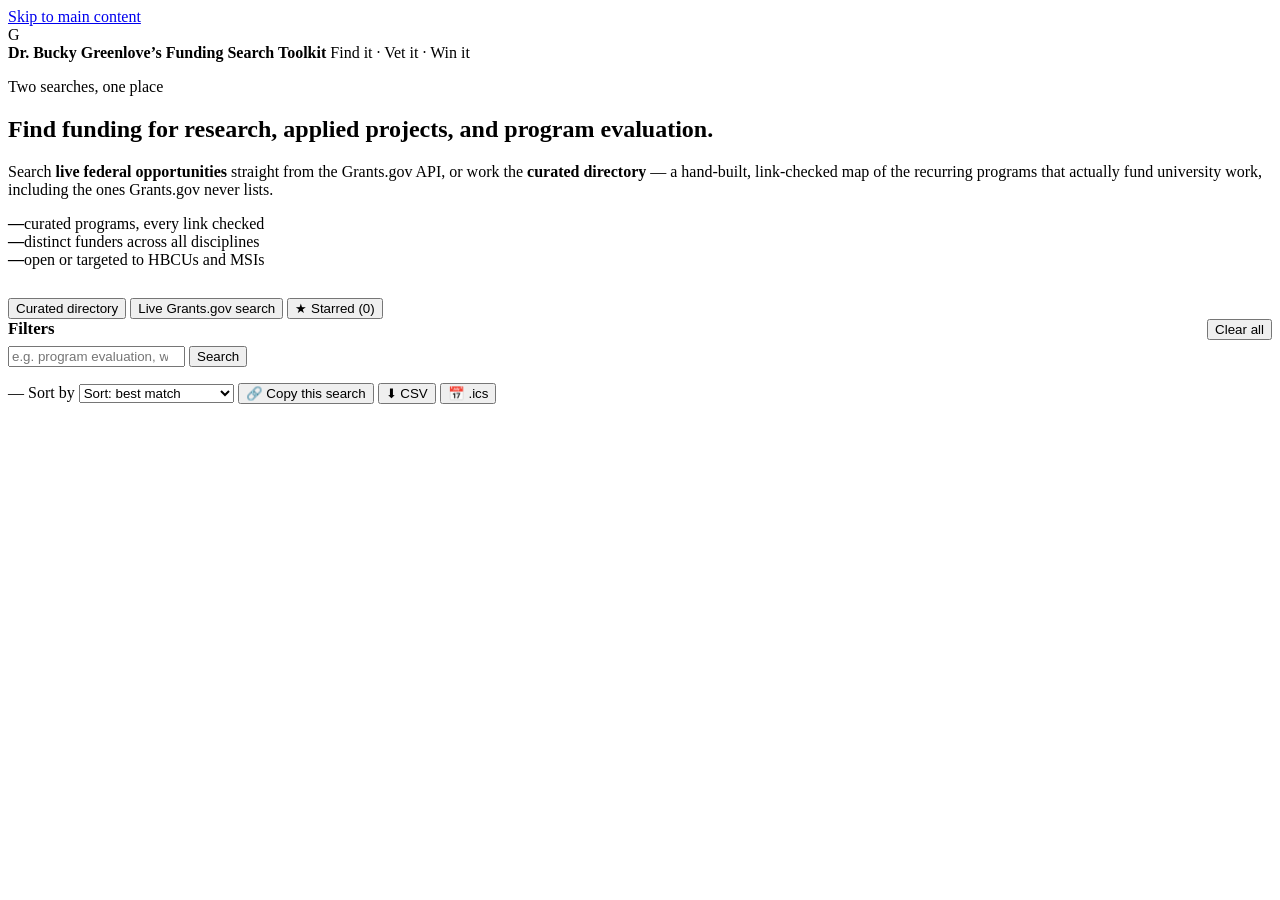
==== index.html @ 8340f930 "Initial commit — pages, config, README" ====
<!DOCTYPE html>
<html lang="en">
<head>
<meta charset="utf-8">
<meta name="viewport" content="width=device-width,initial-scale=1">
<title>Search Funding — Dr. Bucky Greenlove’s Funding Search Toolkit</title>
<meta name="description" content="Search live federal funding opportunities from Grants.gov alongside a curated, link-checked directory of federal, foundation, state, and HBCU-eligible research and program-evaluation funding across every field at a university.">
<link rel="preconnect" href="https://fonts.googleapis.com"><link rel="preconnect" href="https://fonts.gstatic.com" crossorigin>
<link href="https://fonts.googleapis.com/css2?family=Fraunces:opsz,wght@9..144,600;9..144,700&family=Public+Sans:ital,wght@0,400;0,600;0,700;1,400&display=swap" rel="stylesheet">
<link rel="stylesheet" href="assets/style.css?v=f9cb0a4c">
<link rel="icon" href="data:image/svg+xml,<svg xmlns='http://www.w3.org/2000/svg' viewBox='0 0 100 100'><rect width='100' height='100' rx='12' fill='%2314291F'/><text y='72' x='50' font-size='62' text-anchor='middle' fill='%23B34A1E' font-family='Georgia,serif' font-weight='bold'>G</text></svg>">
</head>
<body>
<a class="skip" href="#main">Skip to main content</a>

<header class="site">
  <div class="wrap">
    <div class="brandbar">
      <div class="mark" aria-hidden="true">G</div>
      <div class="brandtxt">
        <strong>Dr. Bucky Greenlove’s Funding Search Toolkit</strong>
        <span>Find it · Vet it · Win it</span>
      </div>
    </div>
  </div>
  <nav class="main" aria-label="Main"><div class="wrap navslot"></div></nav>
</header>

<section class="hero">
  <div class="wrap">
    <p class="kicker">Two searches, one place</p>
    <h1>Find funding for research, applied projects, and program evaluation.</h1>
    <p>Search <strong>live federal opportunities</strong> straight from the Grants.gov API, or work the <strong>curated directory</strong> — a hand-built, link-checked map of the recurring programs that actually fund university work, including the ones Grants.gov never lists.</p>
  </div>
</section>

<main id="main"><div class="wrap">

  <div class="grid g3" style="margin-bottom:1.8rem">
    <div class="stat"><b id="statPrograms">—</b><span>curated programs, every link checked</span></div>
    <div class="stat"><b id="statSponsors">—</b><span>distinct funders across all disciplines</span></div>
    <div class="stat"><b id="statHbcu">—</b><span>open or targeted to HBCUs and MSIs</span></div>
  </div>

  <div id="profileBar"></div>

  <div class="tabs" role="tablist">
    <button role="tab" id="tab-cur" aria-controls="panel-cur" aria-selected="true">Curated directory</button>
    <button role="tab" id="tab-live" aria-controls="panel-live" aria-selected="false">Live Grants.gov search</button>
    <button role="tab" id="tab-star" aria-controls="panel-star" aria-selected="false">★ Starred (<span id="starN">0</span>)</button>
  </div>

  <!-- ============ CURATED ============ -->
  <div id="panel-cur" role="tabpanel" aria-labelledby="tab-cur">
    <div class="cols">
      <aside class="card filters" aria-label="Filters">
        <div style="display:flex;align-items:center;gap:.5rem;margin-bottom:.4rem">
          <h2 style="margin:0;font-size:1.05rem">Filters</h2>
          <button class="btn ghost sm" id="clearF" style="margin-left:auto">Clear all</button>
        </div>
        <div id="facets"></div>
      </aside>

      <div>
        <form class="searchbig" id="curForm" style="margin-bottom:1rem" role="search">
          <input type="search" id="q" placeholder="e.g. program evaluation, water quality, teacher preparation, HBCU capacity…" aria-label="Search curated programs">
          <button class="btn orange" type="submit">Search</button>
        </form>

        <div class="toolbar">
          <span class="count" id="curCount">—</span>
          <label for="sortBy" class="sr">Sort by</label>
          <select id="sortBy" style="width:auto">
            <option value="relevance">Sort: best match</option>
            <option value="deadline">Sort: soonest deadline</option>
            <option value="award">Sort: largest award</option>
            <option value="sponsor">Sort: sponsor A–Z</option>
          </select>
          <span class="spacer"></span>
          <button class="btn ghost sm" id="copyLink">🔗 Copy this search</button>
          <button class="btn ghost sm" id="expCsv">⬇ CSV</button>
          <button class="btn ghost sm" id="expIcs">📅 .ics</button>
        </div>

        <div id="curResults" aria-live="polite"></div>
        <div style="text-align:center;margin-top:1.2rem">
          <button class="btn ghost" id="moreBtn" hidden>Show more</button>
        </div>
      </div>
    </div>
  </div>

  <!-- ============ LIVE ============ -->
  <div id="panel-live" role="tabpanel" aria-labelledby="tab-live" hidden>
    <div class="note"><strong>This queries Grants.gov in real time.</strong> It covers federal discretionary grants only — no foundations, no state programs, no NIH parent announcements that live in the NIH Guide, and no contracts (those are on SAM.gov). Use the curated directory for everything Grants.gov can’t see.</div>

    <form class="card" id="liveForm" style="margin-bottom:1.2rem">
      <div class="searchbig" style="margin-bottom:.9rem">
        <input type="search" id="lq" placeholder="Keywords — try quoted phrases and OR, e.g. &quot;program evaluation&quot; OR &quot;evaluation research&quot;" aria-label="Keyword search of Grants.gov">
        <button class="btn orange" type="submit" id="liveGo">Search Grants.gov</button>
      </div>
      <div class="grid g3" style="gap:.8rem">
        <div><label for="lstat" style="font-size:.82rem;font-weight:700;color:var(--rust)">Status</label>
          <select id="lstat">
            <option value="forecasted|posted">Open + forecasted</option>
            <option value="posted">Open now only</option>
            <option value="forecasted">Forecasted only</option>
            <option value="posted|forecasted|closed">Include recently closed</option>
          </select></div>
        <div><label for="lelig" style="font-size:.82rem;font-weight:700;color:var(--rust)">Eligibility</label>
          <select id="lelig">
            <option value="">Any applicant type</option>
            <option value="06">Public / state-controlled institutions of higher education</option>
            <option value="20">Private institutions of higher education</option>
            <option value="13">Nonprofits without 501(c)(3), other than IHEs</option>
            <option value="12">Nonprofits with 501(c)(3), other than IHEs</option>
            <option value="21">Individuals</option>
            <option value="25">Others (see announcement)</option>
          </select></div>
        <div><label for="lagency" style="font-size:.82rem;font-weight:700;color:var(--rust)">Agency shortcut</label>
          <select id="lagency">
            <option value="">All agencies</option>
            <option value="HHS">HHS (NIH, CDC, HRSA, ACF, AHRQ, SAMHSA)</option>
            <option value="NSF">National Science Foundation</option>
            <option value="ED">Department of Education (incl. IES)</option>
            <option value="USDA">USDA (incl. NIFA / 1890 programs)</option>
            <option value="DOD">Department of Defense</option>
            <option value="DOE">Department of Energy</option>
            <option value="HUD">HUD (incl. PD&amp;R)</option>
            <option value="USDOJ">Department of Justice (NIJ, BJA, OJJDP)</option>
            <option value="NASA">NASA</option>
            <option value="DOC">Commerce (NOAA, NIST)</option>
            <option value="NEH">NEH</option>
            <option value="EPA">EPA</option>
          </select></div>
      </div>
      <details style="margin-top:.9rem"><summary style="cursor:pointer;font-size:.86rem;font-weight:700;color:var(--rust)">Advanced: ALN/CFDA number, opportunity number, posted-within window</summary>
        <div class="grid g3" style="gap:.8rem;margin-top:.7rem">
          <div><label for="laln" style="font-size:.82rem;font-weight:700">ALN (CFDA) number</label><input type="text" id="laln" placeholder="e.g. 93.866"></div>
          <div><label for="lnum" style="font-size:.82rem;font-weight:700">Opportunity number</label><input type="text" id="lnum" placeholder="e.g. PA-PHE-26-001"></div>
          <div><label for="ldate" style="font-size:.82rem;font-weight:700">Posted within</label>
            <select id="ldate"><option value="">Any time</option><option value="7">Last week</option><option value="14">Last 2 weeks</option><option value="28">Last 4 weeks</option><option value="56">Last 8 weeks</option></select></div>
        </div>
      </details>
    </form>

    <div class="toolbar">
      <span class="count" id="liveCount">Enter a search above.</span>
      <span class="spacer"></span>
      <button class="btn ghost sm" id="liveCsv" disabled>⬇ CSV</button>
    </div>
    <div id="liveResults" aria-live="polite"></div>
    <div style="text-align:center;margin-top:1.2rem"><button class="btn ghost" id="liveMore" hidden>Load next 25</button></div>
  </div>

  <!-- ============ STARRED ============ -->
  <div id="panel-star" role="tabpanel" aria-labelledby="tab-star" hidden>
    <div class="toolbar">
      <span class="count" id="starCount">—</span>
      <span class="spacer"></span>
      <button class="btn ghost sm" id="starShare">🔗 Share this shortlist</button>
      <button class="btn ghost sm" id="starSub">📆 Subscribe to these deadlines</button>
      <button class="btn ghost sm" id="starCsv">⬇ CSV</button>
      <button class="btn ghost sm" id="starIcs">📅 .ics</button>
      <button class="btn ghost sm" id="starClear">Clear</button>
    </div>
    <div id="starResults"></div>
  </div>

</div></main>

<footer class="site"><div class="wrap footslot"></div></footer>

<script src="assets/app.js?v=0dada977"></script>
<script>
(function(){
'use strict';
var DATA=[], VIEW=[], SHOWN=0, PAGE=25, LIVE={hits:[],start:0,total:0,params:null};

/* ---------------- tabs ---------------- */
var tabs=[['tab-cur','panel-cur'],['tab-live','panel-live'],['tab-star','panel-star']];
tabs.forEach(function(t){
  document.getElementById(t[0]).addEventListener('click',function(){
    tabs.forEach(function(o){
      var b=document.getElementById(o[0]),p=document.getElementById(o[1]);
      var on=o[0]===t[0];
      b.setAttribute('aria-selected',on?'true':'false'); p.hidden=!on;
    });
    if(t[0]==='tab-star') renderStars();
  });
});

/* ---------------- facet config ---------------- */
var FACETS=[
  {key:'fields',   label:'Discipline',    multi:true},
  {key:'sponsor_type', label:'Funder type', multi:true,
     names:{federal:'Federal agency',foundation:'Private foundation',state:'State / regional',nonprofit:'Association / nonprofit'}},
  {key:'career_stage', label:'Career stage', multi:true,
     names:{any:'Any / open to all faculty','early-career':'Early career','mid-career':'Mid career',senior:'Senior',postdoc:'Postdoc',graduate:'Graduate student',undergraduate:'Undergraduate'}},
  {key:'__special', label:'Quick filters', multi:true, custom:[
     ['hbcu','HBCU / MSI eligible or targeted'],
     ['eval','Program evaluation & applied research'],
     ['rolling','Rolling / no fixed deadline'],
     ['seed','Seed, pilot & travel (under $100K)'],
     ['big','Large awards ($1M+)'],
     ['soon','Deadline within 90 days']
  ]},
  {key:'cadence', label:'Deadline cadence', multi:true}
];
var SEL={};

function special(p,k){
  switch(k){
    case 'hbcu': return !!p.hbcu_msi;
    case 'eval': return p.fields.indexOf('Program Evaluation')>=0 || /evaluation/i.test(p.blob);
    case 'rolling': return p._d==='rolling' || /rolling|continuous|anytime/i.test(p.deadline||'');
    case 'seed': return p.award_max>0 && p.award_max<100000;
    case 'big': return p.award_max>=1000000;
    case 'soon': var d=TK.days(p._d); return d!=null&&d>=0&&d<=90;
  }
  return false;
}
function passes(p,skip){
  for(var f=0;f<FACETS.length;f++){
    var F=FACETS[f], sel=SEL[F.key];
    if(!sel||!sel.length||F.key===skip) continue;
    if(F.custom){ if(!sel.every(function(k){return special(p,k);})) return false; continue; }
    var v=p[F.key]; v=Array.isArray(v)?v:[v];
    if(!sel.some(function(s){return v.indexOf(s)>=0;})) return false;
  }
  return true;
}
function score(p,terms){
  if(!terms.length) return 0;
  var s=0, name=p.name.toLowerCase(), spon=p.sponsor.toLowerCase();
  terms.forEach(function(t){
    if(name.indexOf(t)>=0) s+=10;
    if(spon.indexOf(t)>=0) s+=4;
    if(p.blob.indexOf(t)>=0) s+=2;
  });
  return s;
}
function apply(){
  var q=document.getElementById('q').value.trim().toLowerCase();
  var terms=q?q.split(/\s+/).filter(function(t){return t.length>1;}):[];
  VIEW=DATA.filter(function(p){
    if(!TK.profile.matches(p)) return false;
    if(!passes(p)) return false;
    if(terms.length&&!terms.every(function(t){return p.blob.indexOf(t)>=0;})) return false;
    return true;
  });
  var sort=document.getElementById('sortBy').value;
  VIEW.forEach(function(p){p._s=score(p,terms);});
  VIEW.sort(function(a,b){
    if(sort==='deadline'){
      var da=TK.days(a._d), db=TK.days(b._d);
      if(da==null&&db==null) return a.name.localeCompare(b.name);
      if(da==null) return 1; if(db==null) return -1; return da-db;
    }
    if(sort==='award') return (b.award_max||0)-(a.award_max||0);
    if(sort==='sponsor') return a.sponsor.localeCompare(b.sponsor)||a.name.localeCompare(b.name);
    return (b._s-a._s)||a.name.localeCompare(b.name);
  });
  SHOWN=0;
  document.getElementById('curResults').innerHTML='';
  document.getElementById('curCount').textContent=
    VIEW.length+' program'+(VIEW.length===1?'':'s')+(terms.length?' matching “'+q+'”':'')+
    (VIEW.length!==DATA.length?' of '+DATA.length:'');
  more();
  buildFacets();
  syncUrl();
}
function more(){
  var box=document.getElementById('curResults');
  var slice=VIEW.slice(SHOWN,SHOWN+PAGE);
  if(!slice.length&&SHOWN===0){
    box.innerHTML='<div class="empty"><h3>Nothing matched.</h3><p>Try fewer filters or a broader term. The curated directory indexes recurring <em>programs</em>, not individual announcements — for a specific notice, use the live Grants.gov tab.</p></div>';
  }
  slice.forEach(function(p){ box.insertAdjacentHTML('beforeend',card(p)); });
  SHOWN+=slice.length;
  var b=document.getElementById('moreBtn');
  b.hidden=SHOWN>=VIEW.length;
  b.textContent='Show more ('+(VIEW.length-SHOWN)+' left)';
}
function dueBadge(p){
  if(p._d==='rolling') return '<span class="due open">Rolling</span>';
  var d=TK.days(p._d);
  if(d==null) return '';
  var cls=d<=30?'soon':(d<=90?'near':'open');
  return '<span class="due '+cls+'">'+TK.fmtDate(p._d)+' · '+d+'d</span>';
}
function card(p){
  var e=TK.esc;
  var chips=[];
  if(p.hbcu_msi) chips.push('<span class="chip hbcu">HBCU / MSI</span>');
  if(special(p,'eval')) chips.push('<span class="chip eval">Evaluation</span>');
  p.fields.slice(0,4).forEach(function(f){chips.push('<span class="chip">'+e(f)+'</span>');});
  p.career_stage.filter(function(s){return s!=='any';}).slice(0,2).forEach(function(s){chips.push('<span class="chip new">'+e(s)+'</span>');});
  return '<article class="res '+e(p.sponsor_type)+'" data-id="'+e(p.id)+'">'+
    '<button class="star" data-star="'+e(p.id)+'" aria-pressed="'+(TK.stars.has(p.id)?'true':'false')+'" aria-label="Star '+e(p.name)+'">★</button>'+
    '<h3><a href="'+e(p.url)+'" target="_blank" rel="noopener">'+e(p.name)+'</a></h3>'+
    '<p class="spons">'+e(p.sponsor)+'</p>'+
    '<p class="desc">'+e(p.description)+'</p>'+
    '<div class="meta">'+
      '<span><b>Award:</b> '+e(TK.range(p.award_min,p.award_max))+'</span>'+
      '<span><b>Deadline:</b> '+e(p.deadline||'see announcement')+'</span>'+
      '<span><b>Cycle:</b> '+e(p.cadence||'varies')+'</span>'+
      dueBadge(p)+
    '</div>'+
    (p.eligibility?'<p class="elig"><b>Eligibility:</b> '+e(p.eligibility)+'</p>':'')+
    '<div class="chips">'+chips.join('')+'</div>'+
  '</article>';
}
function buildFacets(){
  var host=document.getElementById('facets'); host.innerHTML='';
  FACETS.forEach(function(F){
    var counts={};
    if(F.custom){
      F.custom.forEach(function(c){
        counts[c[0]]=DATA.filter(function(p){return TK.profile.matches(p)&&passes(p,F.key)&&special(p,c[0]);}).length;
      });
    }else{
      DATA.forEach(function(p){
        if(!TK.profile.matches(p)) return;
        if(!passes(p,F.key)) return;
        var v=p[F.key]; (Array.isArray(v)?v:[v]).forEach(function(x){ if(x) counts[x]=(counts[x]||0)+1; });
      });
    }
    var keys=F.custom?F.custom.map(function(c){return c[0];}):Object.keys(counts).sort(function(a,b){return counts[b]-counts[a]||a.localeCompare(b);});
    if(!keys.length) return;
    var open=(SEL[F.key]&&SEL[F.key].length)||F.key==='fields'||F.key==='__special';
    var html='<details class="fgroup"'+(open?' open':'')+'><summary>'+TK.esc(F.label)+'</summary><div class="opts">';
    keys.forEach(function(k){
      if(!F.custom&&!counts[k]) return;
      var lbl=F.custom?(F.custom.filter(function(c){return c[0]===k;})[0][1]):((F.names&&F.names[k])||k);
      var on=(SEL[F.key]||[]).indexOf(k)>=0;
      html+='<label class="opt"><input type="checkbox" data-f="'+TK.esc(F.key)+'" value="'+TK.esc(k)+'"'+(on?' checked':'')+'>'+
            '<span>'+TK.esc(lbl)+'</span><span class="n">'+(counts[k]||0)+'</span></label>';
    });
    host.insertAdjacentHTML('beforeend',html+'</div></details>');
  });
}

/* ---------------- URL state (shareable saved searches) ---------------- */
function syncUrl(){
  var p=new URLSearchParams();
  var q=document.getElementById('q').value.trim(); if(q) p.set('q',q);
  Object.keys(SEL).forEach(function(k){ if(SEL[k]&&SEL[k].length) p.set(k,SEL[k].join('|')); });
  var s=document.getElementById('sortBy').value; if(s!=='relevance') p.set('sort',s);
  history.replaceState(null,'',p.toString()?('?'+p.toString()):location.pathname);
}
function readUrl(){
  var p=new URLSearchParams(location.search);
  if(p.get('q')) document.getElementById('q').value=p.get('q');
  if(p.get('sort')) document.getElementById('sortBy').value=p.get('sort');
  FACETS.forEach(function(F){ if(p.get(F.key)) SEL[F.key]=p.get(F.key).split('|'); });
}

/* ---------------- events ---------------- */
document.getElementById('curForm').addEventListener('submit',function(e){e.preventDefault();apply();});
document.getElementById('q').addEventListener('input',function(){clearTimeout(window._t);window._t=setTimeout(apply,250);});
document.getElementById('sortBy').addEventListener('change',apply);
document.getElementById('moreBtn').addEventListener('click',more);
document.getElementById('clearF').addEventListener('click',function(){SEL={};document.getElementById('q').value='';apply();});
document.getElementById('facets').addEventListener('change',function(e){
  var i=e.target; if(!i.dataset.f) return;
  var k=i.dataset.f; SEL[k]=SEL[k]||[];
  if(i.checked){ if(SEL[k].indexOf(i.value)<0) SEL[k].push(i.value); }
  else SEL[k]=SEL[k].filter(function(v){return v!==i.value;});
  apply();
});
document.addEventListener('click',function(e){
  var b=e.target.closest('[data-star]'); if(!b) return;
  var on=TK.stars.toggle(b.dataset.star);
  document.querySelectorAll('[data-star="'+b.dataset.star+'"]').forEach(function(x){x.setAttribute('aria-pressed',on?'true':'false');});
  document.getElementById('starN').textContent=TK.stars.count();
});
document.getElementById('copyLink').addEventListener('click',function(){
  var b=this; navigator.clipboard.writeText(location.href).then(function(){
    var t=b.textContent; b.textContent='Link copied ✓';
    setTimeout(function(){b.textContent=t;},1800);
  });
});
function rows(list){
  return list.map(function(p){
    return {Program:p.name,Sponsor:p.sponsor,Type:p.sponsor_type,'Award low':p.award_min||'','Award high':p.award_max||'',
      Deadline:p.deadline,Cycle:p.cadence,'HBCU/MSI':p.hbcu_msi?'Yes':'No',Disciplines:p.fields.join('; '),
      'Career stage':p.career_stage.join('; '),Eligibility:p.eligibility,Description:p.description,URL:p.url};
  });
}
function icsList(list){
  return list.map(function(p){
    var d=p._d; if(!d||d==='rolling') return null;
    return {date:d,title:'Grant deadline: '+p.name,desc:p.sponsor+'\n'+TK.range(p.award_min,p.award_max)+'\nStated deadline: '+(p.deadline||'')+'\n\nDate is estimated from the program\'s published cycle — confirm against the funder announcement.\n'+p.url,url:p.url};
  }).filter(Boolean);
}
document.getElementById('expCsv').addEventListener('click',function(){ if(VIEW.length) TK.csv(rows(VIEW),'funding-search-results.csv'); });
document.getElementById('expIcs').addEventListener('click',function(){
  var ev=icsList(VIEW); if(!ev.length){alert('None of these have a datable deadline. Try the Deadline Calendar page.');return;}
  TK.ics(ev,'funding-deadlines.ics');
});
function starList(){ return DATA.filter(function(p){return TK.stars.has(p.id);}); }
function renderStars(){
  var L=starList(), box=document.getElementById('starResults');
  document.getElementById('starCount').textContent=L.length+' starred';
  box.innerHTML=L.length?L.map(card).join(''):'<div class="empty"><h3>Nothing starred yet.</h3><p>Click the ★ on any result to build a shortlist. It stays in this browser — good for prepping an OSP meeting or a department circulation.</p></div>';
}
document.getElementById('starCsv').addEventListener('click',function(){var L=starList();if(L.length)TK.csv(rows(L),'starred-funding.csv');});
document.getElementById('starIcs').addEventListener('click',function(){var ev=icsList(starList());if(ev.length)TK.ics(ev,'starred-deadlines.ics');else alert('No datable deadlines among your starred programs.');});

/* ---------------- live Grants.gov ---------------- */
function liveParams(reset){
  return {
    keyword:document.getElementById('lq').value.trim(),
    oppStatuses:document.getElementById('lstat').value,
    eligibilities:document.getElementById('lelig').value,
    agencies:document.getElementById('lagency').value,
    cfda:document.getElementById('laln').value.trim(),
    oppNum:document.getElementById('lnum').value.trim(),
    dateRange:document.getElementById('ldate').value,
    rows:25, startRecordNum:reset?0:LIVE.start
  };
}
function liveCard(o){
  var e=TK.esc, d=TK.daysFrom(o.closeDate);
  var badge=d==null?'<span class="due open">No close date listed</span>'
    :'<span class="due '+(d<=30?'soon':(d<=90?'near':'open'))+'">Closes '+e(o.closeDate)+' · '+(d<0?'closed':d+' days left')+'</span>';
  return '<article class="res federal">'+
    '<h3><a href="'+e(o.url)+'" target="_blank" rel="noopener">'+e(o.title)+'</a></h3>'+
    '<p class="spons">'+e(o.agency)+' · '+e(o.number)+'</p>'+
    '<div class="meta">'+
      '<span><b>Status:</b> '+e(o.status)+'</span>'+
      '<span><b>Type:</b> '+e(o.docType)+'</span>'+
      '<span><b>Posted:</b> '+e(o.openDate||'—')+'</span>'+
      (o.aln&&o.aln.length?'<span><b>ALN:</b> '+e(o.aln.join(', '))+'</span>':'')+
      badge+
    '</div></article>';
}
function runLive(reset){
  var box=document.getElementById('liveResults'), cnt=document.getElementById('liveCount');
  var btn=document.getElementById('liveGo');
  if(reset){ box.innerHTML=''; LIVE.hits=[]; LIVE.start=0; }
  cnt.innerHTML='<span class="spin" style="border-color:rgba(11,42,74,.25);border-top-color:var(--rust)"></span> Searching Grants.gov…';
  btn.disabled=true;
  var params=liveParams(reset);
  TK.liveSearch(params).then(function(r){
    btn.disabled=false;
    if(r.error&&!(r.hits||[]).length){ cnt.textContent=r.error; return; }
    var hits=r.hits||(r.data&&r.data.oppHits||[]).map(function(o){
      return {id:o.id,number:o.number,title:o.title,agency:o.agency||o.agencyName,openDate:o.openDate,closeDate:o.closeDate,
              status:o.oppStatus,docType:o.docType,aln:o.cfdaList||[],url:'https://grants.gov/search-results-detail/'+o.id};
    });
    var total=r.total!=null?r.total:(r.data&&r.data.hitCount)||hits.length;
    LIVE.hits=LIVE.hits.concat(hits); LIVE.start+=hits.length; LIVE.total=total;
    hits.forEach(function(o){ box.insertAdjacentHTML('beforeend',liveCard(o)); });
    if(!LIVE.hits.length){
      box.innerHTML='<div class="empty"><h3>No live opportunities matched.</h3><p>Grants.gov keyword search is literal. Try a broader single term, drop the eligibility filter, or include forecasted opportunities.</p></div>';
      cnt.textContent='0 results';
    }else{
      cnt.textContent='Showing '+LIVE.hits.length+' of '+total.toLocaleString()+' live opportunities';
    }
    document.getElementById('liveMore').hidden=LIVE.hits.length>=total;
    document.getElementById('liveCsv').disabled=!LIVE.hits.length;
  }).catch(function(){
    btn.disabled=false;
    cnt.textContent='Could not reach Grants.gov. Check your connection, or search directly at grants.gov/search-grants.';
  });
}
document.getElementById('liveForm').addEventListener('submit',function(e){e.preventDefault();runLive(true);});
document.getElementById('liveMore').addEventListener('click',function(){runLive(false);});
document.getElementById('liveCsv').addEventListener('click',function(){
  TK.csv(LIVE.hits.map(function(o){
    return {Title:o.title,Agency:o.agency,'Opportunity number':o.number,Status:o.status,Type:o.docType,
            Posted:o.openDate,Closes:o.closeDate,ALN:(o.aln||[]).join('; '),URL:o.url};
  }),'grants-gov-results.csv');
});

document.getElementById('starShare').addEventListener('click',function(){
  var u=TK.stars.shareUrl('index.html');
  if(!u){alert('Star a few programs first.');return;}
  var b=this;
  navigator.clipboard.writeText(u).then(function(){
    var t=b.textContent; b.textContent='Link copied ✓';
    setTimeout(function(){b.textContent=t;},2200);
  });
});
document.getElementById('starSub').addEventListener('click',function(){
  var u=TK.stars.feedUrl();
  if(!u){alert('Star a few programs first.');return;}
  var b=this;
  navigator.clipboard.writeText(u).then(function(){
    var t=b.textContent; b.textContent='Feed URL copied ✓';
    setTimeout(function(){b.textContent=t;},2600);
  });
});
document.getElementById('starClear').addEventListener('click',function(){
  if(!confirm('Remove every starred program from this browser?')) return;
  TK.stars.clear();
  document.getElementById('starN').textContent=0;
  document.querySelectorAll('[data-star]').forEach(function(x){x.setAttribute('aria-pressed','false');});
  renderStars();
});

/* ---------------- boot ---------------- */
TK.load('data/programs.json').then(function(d){
  DATA=d;
  DATA.forEach(function(p){ p._d=TK.nextDate(p.deadline); });
  document.getElementById('statPrograms').textContent=DATA.length;
  document.getElementById('statSponsors').textContent=Object.keys(DATA.reduce(function(a,p){a[p.sponsor]=1;return a;},{})).length;
  document.getElementById('statHbcu').textContent=DATA.filter(function(p){return p.hbcu_msi;}).length;
  document.getElementById('starN').textContent=TK.stars.count();
  TK.profile.mount(function(){ apply(); });
  readUrl(); apply();
}).catch(function(err){
  document.getElementById('curResults').innerHTML='<div class="note danger"><strong>Could not load the curated directory.</strong> '+TK.esc(err.message)+'</div>';
});
})();
</script>
</body>
</html>
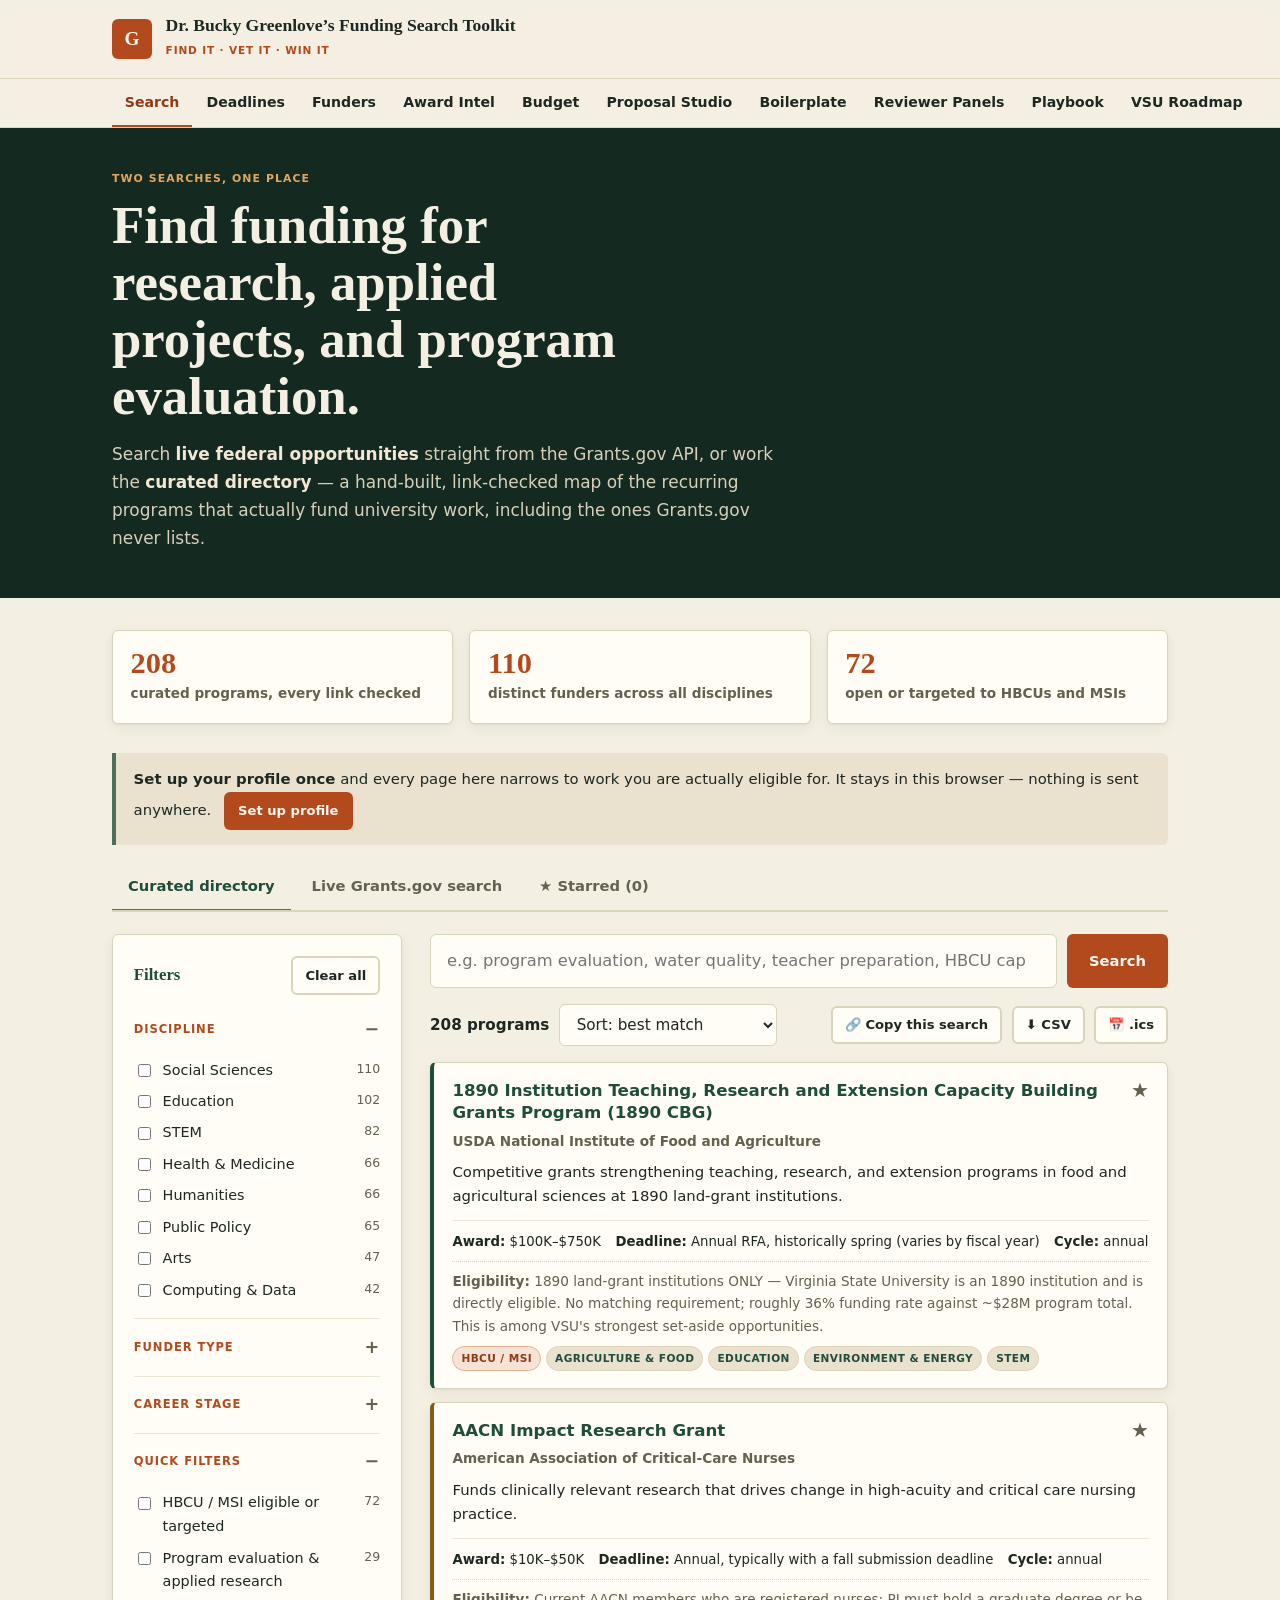
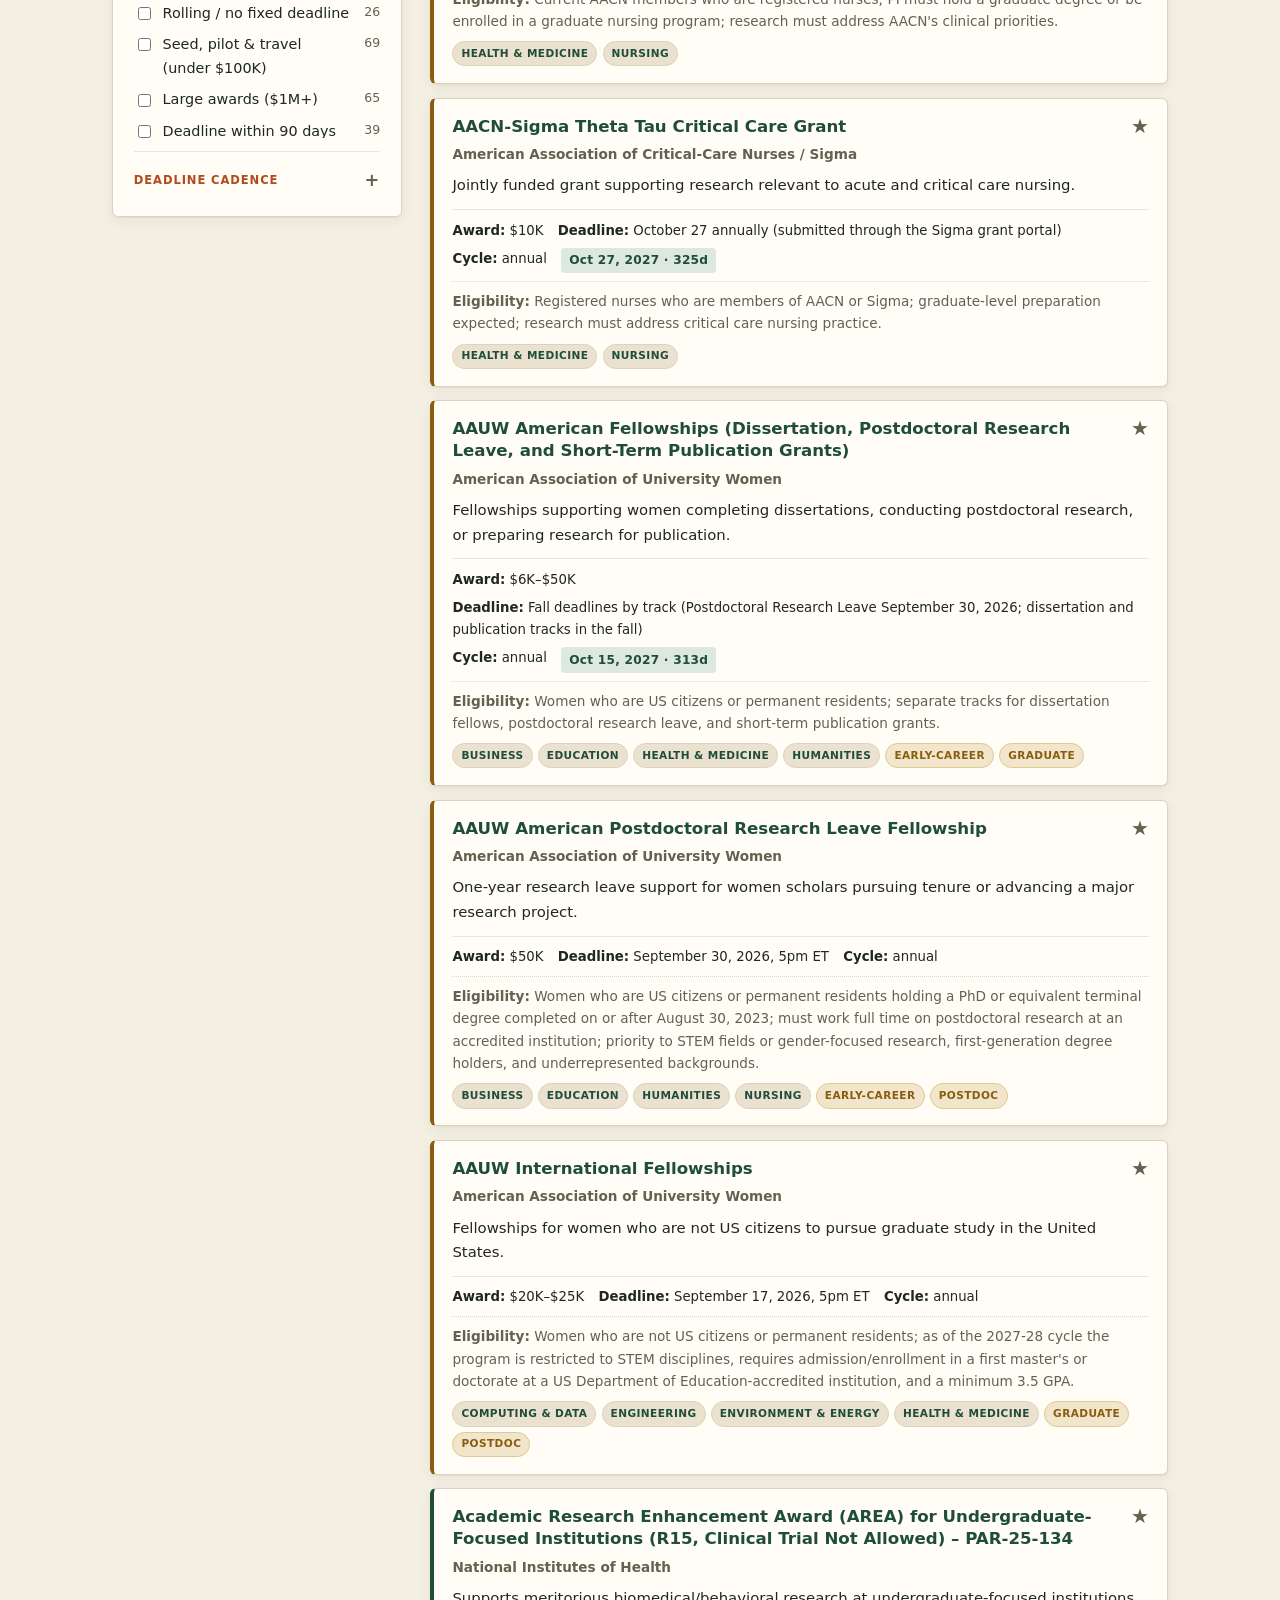
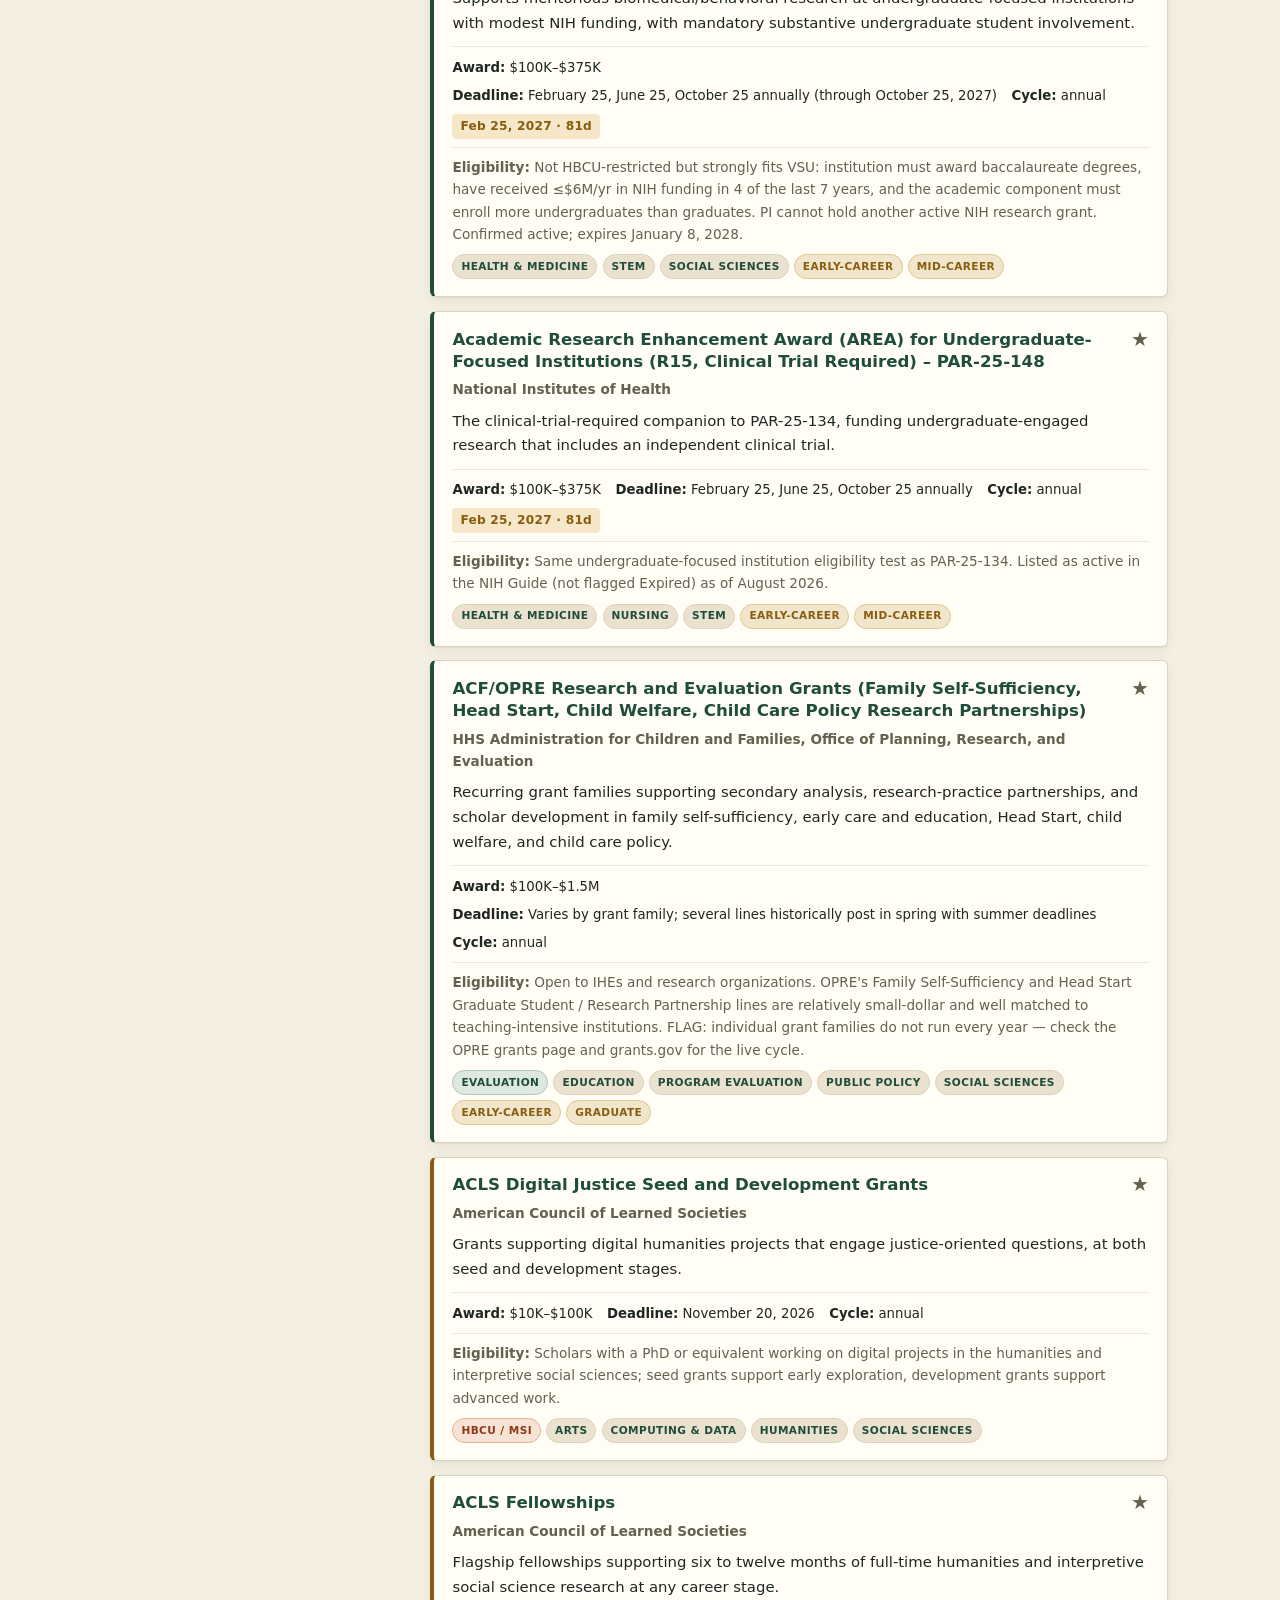
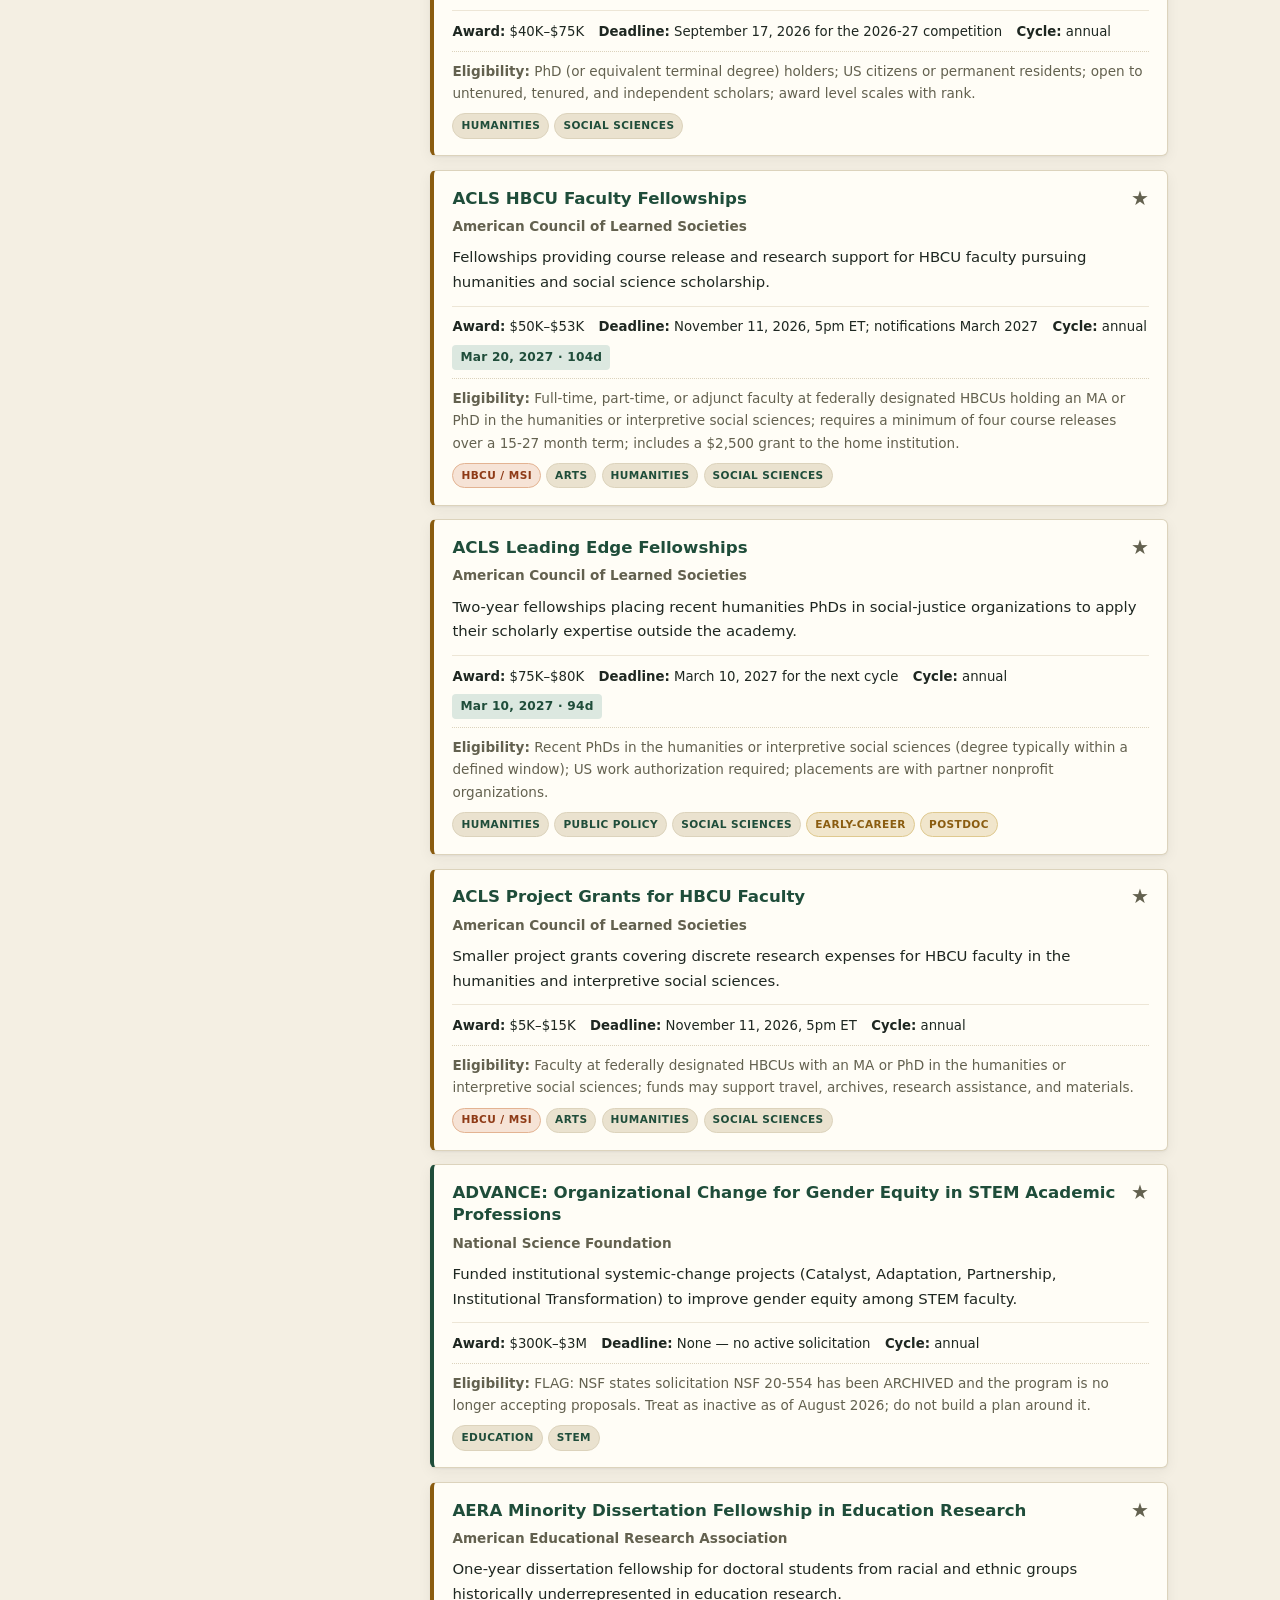
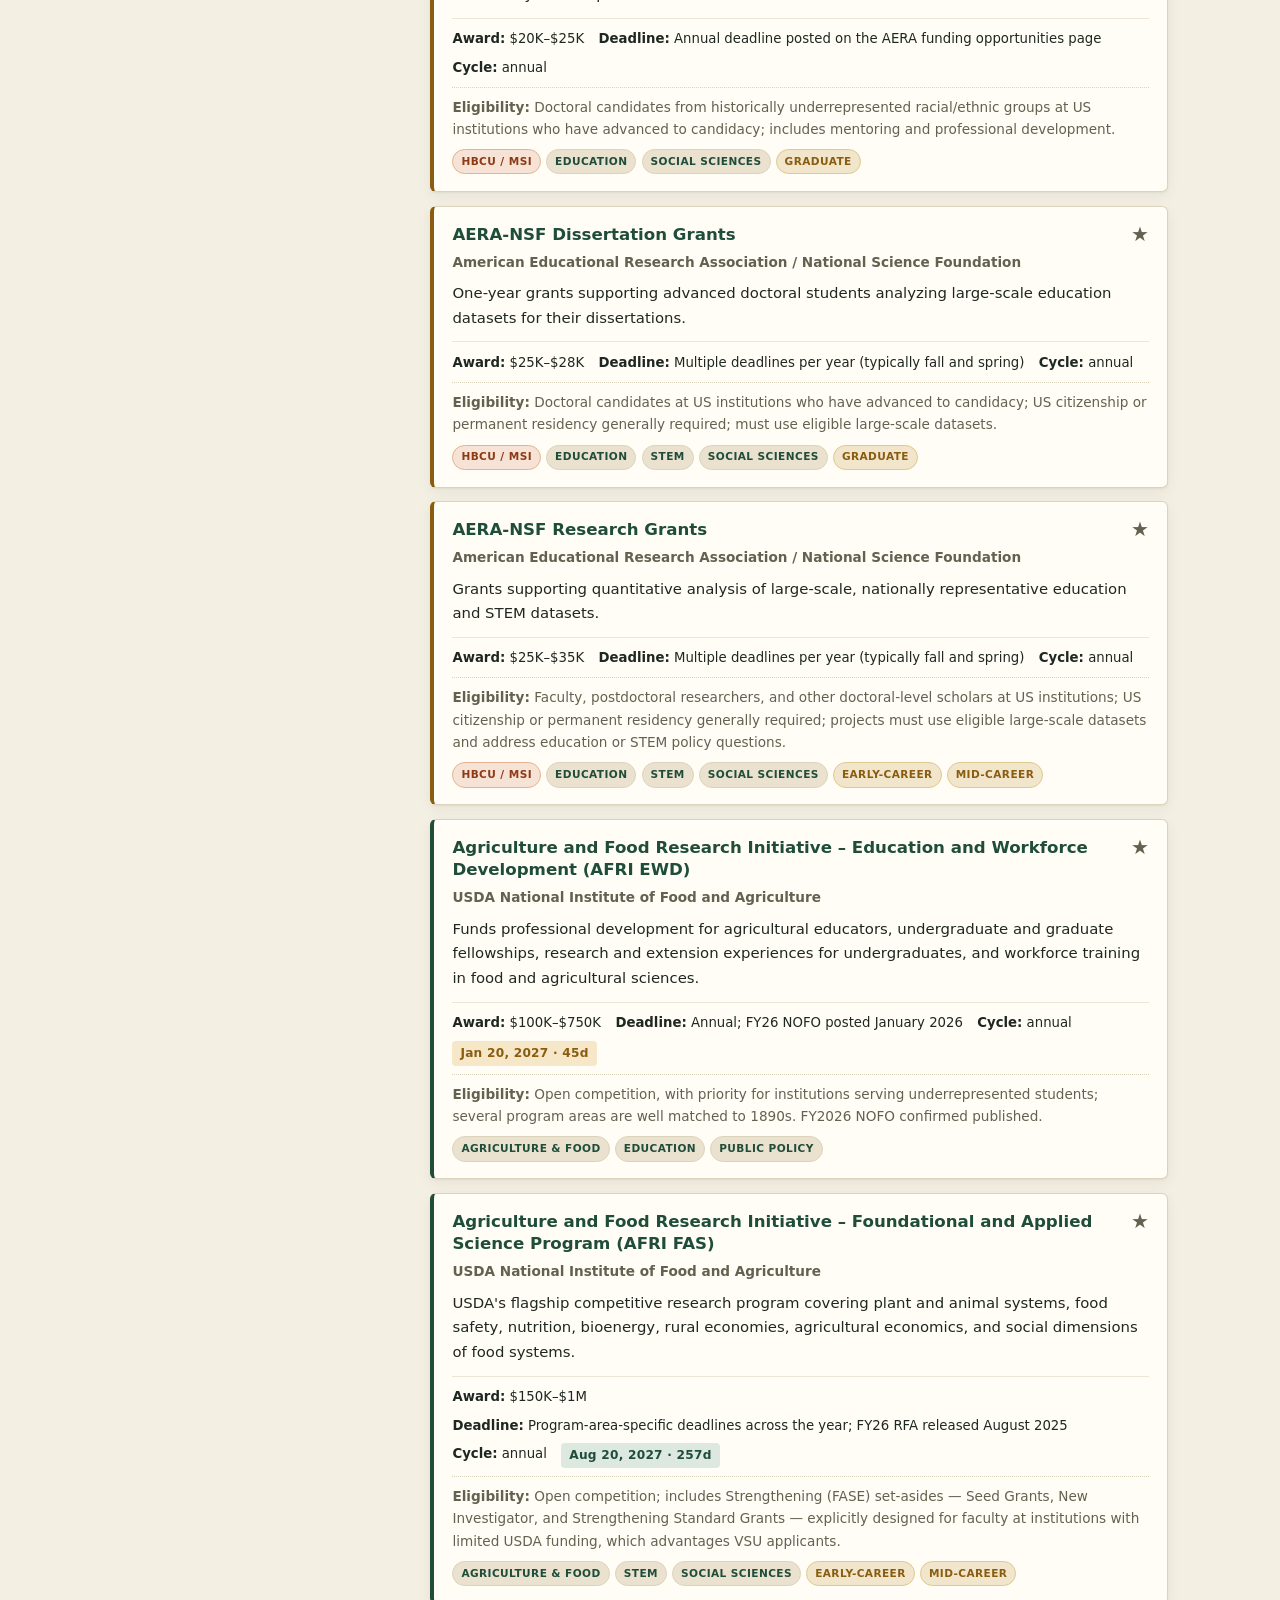
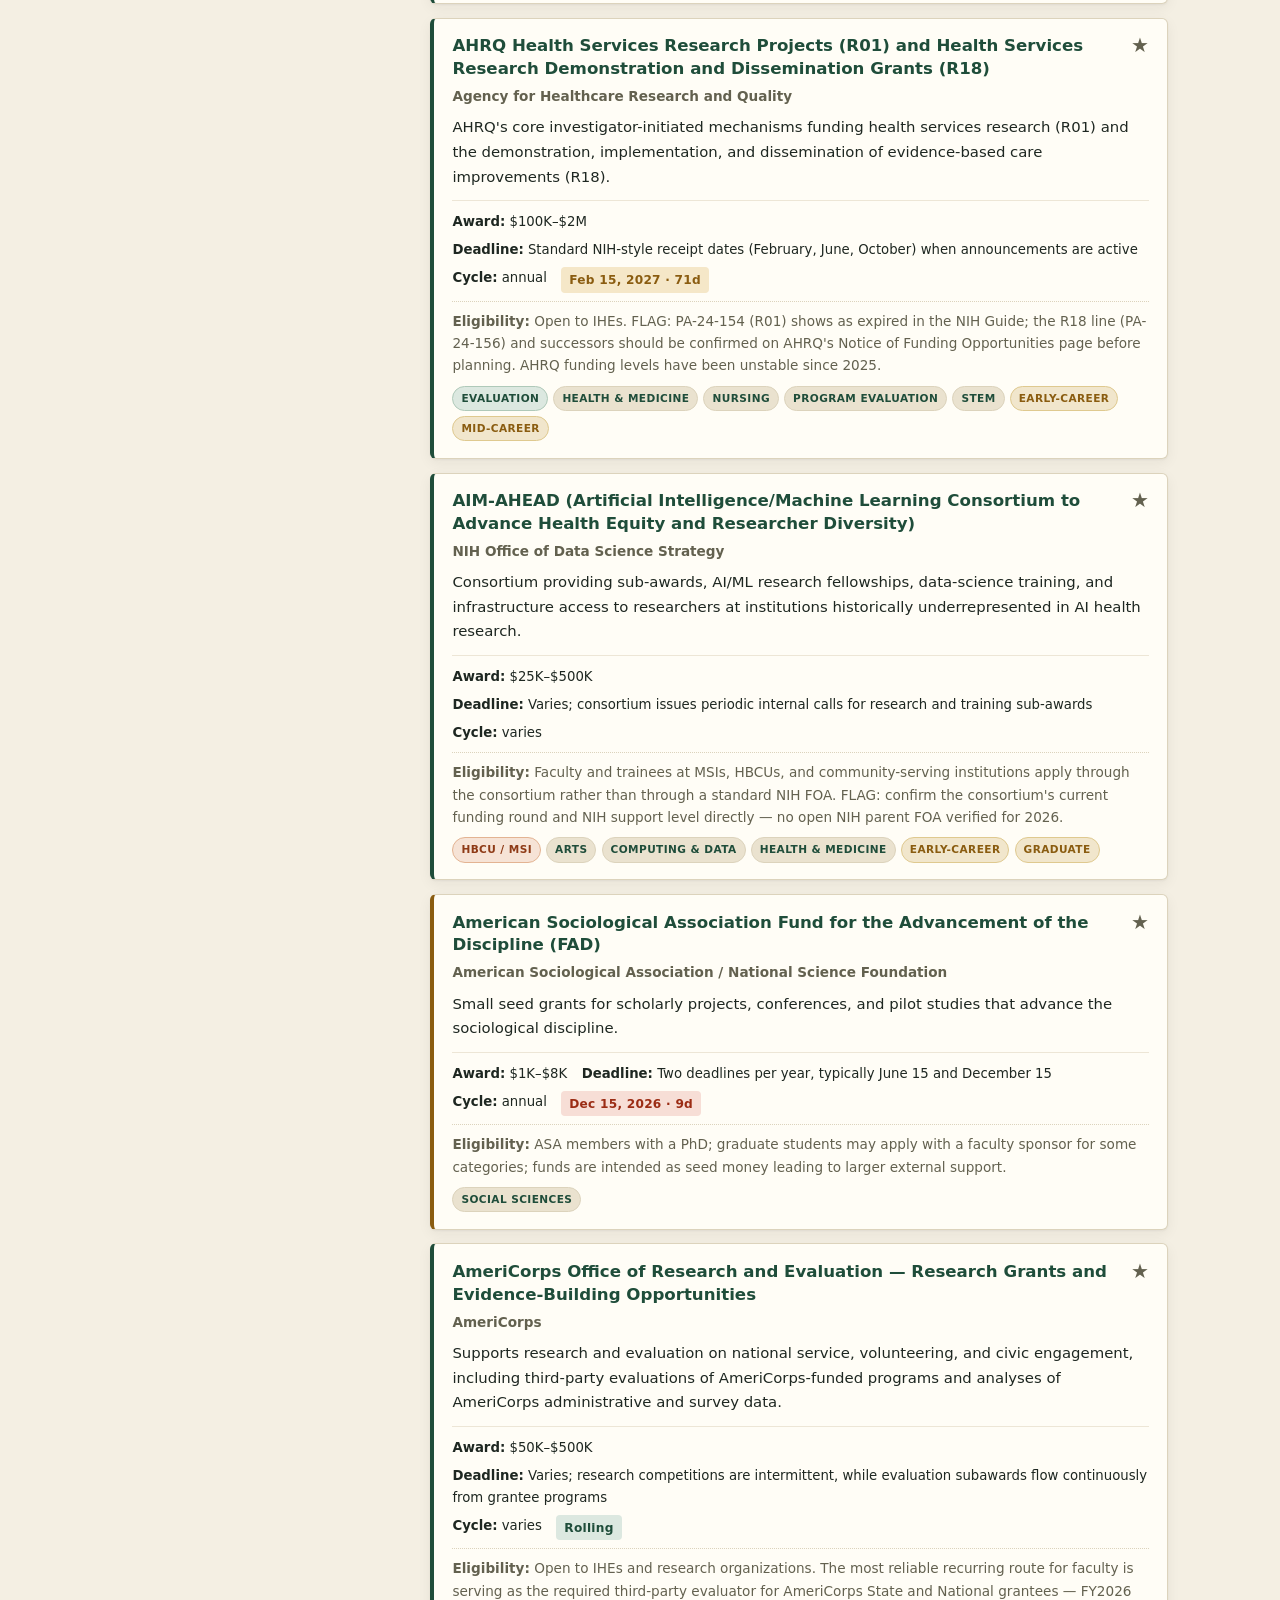
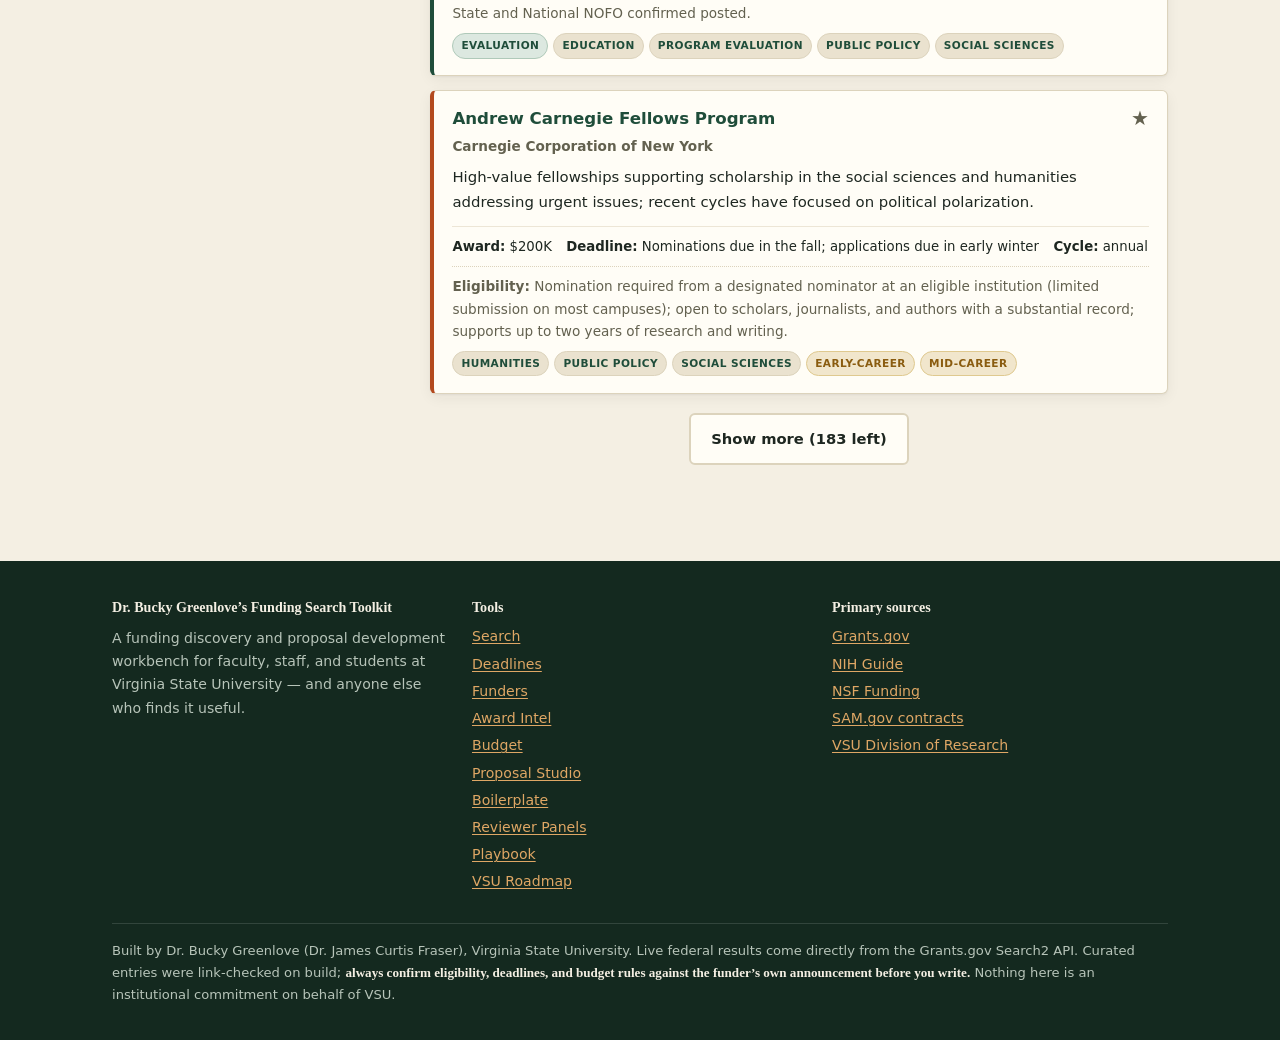
==== commit 8d7e472c: "Add Foundation 990s page" ====
--- a/index.html
+++ b/index.html
@@ -7,7 +7,7 @@
 <meta name="description" content="Search live federal funding opportunities from Grants.gov alongside a curated, link-checked directory of federal, foundation, state, and HBCU-eligible research and program-evaluation funding across every field at a university.">
 <link rel="preconnect" href="https://fonts.googleapis.com"><link rel="preconnect" href="https://fonts.gstatic.com" crossorigin>
 <link href="https://fonts.googleapis.com/css2?family=Fraunces:opsz,wght@9..144,600;9..144,700&family=Public+Sans:ital,wght@0,400;0,600;0,700;1,400&display=swap" rel="stylesheet">
-<link rel="stylesheet" href="assets/style.css?v=f9cb0a4c">
+<link rel="stylesheet" href="assets/style.css?v=ec5a332d">
 <link rel="icon" href="data:image/svg+xml,<svg xmlns='http://www.w3.org/2000/svg' viewBox='0 0 100 100'><rect width='100' height='100' rx='12' fill='%2314291F'/><text y='72' x='50' font-size='62' text-anchor='middle' fill='%23B34A1E' font-family='Georgia,serif' font-weight='bold'>G</text></svg>">
 </head>
 <body>
@@ -171,7 +171,7 @@
 
 <footer class="site"><div class="wrap footslot"></div></footer>
 
-<script src="assets/app.js?v=0dada977"></script>
+<script src="assets/app.js?v=b1414f6b"></script>
 <script>
 (function(){
 'use strict';
--- a/assets/style.css
+++ b/assets/style.css
@@ -0,0 +1,209 @@
+/* Dr. Bucky Greenlove's Funding Search Toolkit
+   Design system matched to the Research Project Toolkit:
+   Fraunces + Public Sans, cream ground, deep-green bands, rust accents. */
+:root{
+  /* core palette — taken from the Research Project Toolkit */
+  --ink:#1E2721; --bg:#F4EFE3; --cream:#F4EFE3; --paper:#FFFDF6;
+  --tint:#EAE2CF; --line:#DCD3BC; --line-s:#EDE6D6; --muted:#63614F;
+  --green:#1F4D3A; --deep:#14291F; --olive:#4E6E58;
+  --rust:#B34A1E; --rust-d:#8E3A16; --amber:#8A5C10; --sand:#DFA765;
+  /* semantic */
+  --ok:#1F4D3A; --warn:#8A5C10; --danger:#9B2C14; --info:#4E6E58;
+  --r:6px;
+  --shadow:0 1px 2px rgba(30,39,33,.05),0 4px 14px rgba(30,39,33,.06);
+  --shadow-l:0 2px 6px rgba(30,39,33,.07),0 12px 30px rgba(30,39,33,.11);
+  --sans:'Public Sans',system-ui,-apple-system,BlinkMacSystemFont,'Segoe UI',sans-serif;
+  --serif:Fraunces,Georgia,'Times New Roman',serif;
+}
+*,*::before,*::after{box-sizing:border-box}
+html{scroll-behavior:smooth}
+body{margin:0;font-family:var(--sans);font-size:1.02rem;line-height:1.65;color:var(--ink);background:var(--bg);-webkit-font-smoothing:antialiased}
+h1,h2,h3,h4{font-family:var(--serif);color:var(--ink);font-weight:600}
+h1{font-size:clamp(2.1rem,4.6vw,3.3rem);line-height:1.08;margin:.6rem 0 1rem}
+h2{font-size:clamp(1.55rem,3vw,2.2rem);color:var(--green);margin:2.2rem 0 .6rem;line-height:1.18}
+h3{font-size:1.04rem;font-weight:700;margin:1.6rem 0 .4rem;line-height:1.3}
+h4{font-size:.95rem;font-family:var(--sans);font-weight:700;margin:1.2rem 0 .4rem}
+p{margin:0 0 1rem}
+a{color:var(--rust-d);text-decoration-thickness:1px;text-underline-offset:2px}
+a:hover{color:var(--green)}
+code,kbd{font-family:ui-monospace,SFMono-Regular,Menlo,Consolas,monospace;font-size:.88em;background:var(--tint);padding:.12em .38em;border-radius:4px;color:var(--deep)}
+:focus-visible{outline:3px solid var(--rust);outline-offset:2px;border-radius:4px}
+.skip{position:absolute;left:-9999px;top:0;background:var(--deep);color:var(--cream);padding:.7rem 1.1rem;z-index:200}
+.skip:focus{left:.5rem;top:.5rem}
+.wrap{max-width:1120px;margin:0 auto;padding:0 clamp(1.1rem,4vw,2rem)}
+.narrow{max-width:840px}
+
+/* ---------- header ---------- */
+header.site{position:sticky;top:0;z-index:50;background:rgba(244,239,227,.94);backdrop-filter:blur(6px);border-bottom:1px solid var(--line)}
+.brandbar{display:flex;align-items:center;gap:.85rem;padding:.95rem 0;flex-wrap:wrap}
+.mark{width:40px;height:40px;border-radius:var(--r);background:var(--rust);display:grid;place-items:center;font-family:var(--serif);font-weight:700;font-size:1.2rem;color:#FFF8EE;flex:none}
+.brandtxt strong{display:block;font-family:var(--serif);font-size:1.1rem;color:var(--ink);line-height:1.2;font-weight:600}
+.brandtxt span{font-size:.66rem;color:var(--rust);letter-spacing:.08em;text-transform:uppercase;font-weight:700}
+nav.main{border-top:1px solid var(--line);overflow-x:auto;scrollbar-width:thin}
+nav.main ul{display:flex;list-style:none;margin:0;padding:0;gap:.1rem;min-width:max-content}
+nav.main a{display:block;padding:.7rem .8rem;color:var(--ink);text-decoration:none;font-size:.88rem;font-weight:600;border-bottom:2px solid transparent;white-space:nowrap}
+nav.main a:hover{color:var(--rust-d);background:rgba(220,211,188,.35)}
+nav.main a[aria-current=page]{color:var(--rust-d);border-bottom-color:var(--rust)}
+
+/* ---------- hero ---------- */
+.hero{position:relative;overflow:hidden;background:var(--deep);color:var(--cream);padding:2.6rem 0 2.8rem}
+.hero h1{color:var(--cream);max-width:22ch}
+.hero p{max-width:62ch;color:#D8D0BC;font-size:1.06rem;margin-bottom:0}
+.hero strong{color:#F2E8D5}
+.hero .kicker{color:var(--sand);font-weight:700;font-size:.68rem;letter-spacing:.1em;text-transform:uppercase;margin-bottom:.5rem}
+.band{background:var(--tint)}
+
+/* ---------- layout ---------- */
+main{padding:2rem 0 4rem}
+.cols{display:grid;grid-template-columns:290px 1fr;gap:1.75rem;align-items:start}
+@media(max-width:900px){.cols{grid-template-columns:1fr}}
+.card{background:var(--paper);border:1px solid var(--line);border-radius:var(--r);padding:1.3rem;box-shadow:var(--shadow)}
+.grid{display:grid;gap:1rem}
+.g2{grid-template-columns:repeat(auto-fit,minmax(300px,1fr))}
+.g3{grid-template-columns:repeat(auto-fit,minmax(250px,1fr))}
+
+/* ---------- filters ---------- */
+.filters{position:sticky;top:6.2rem}
+@media(max-width:900px){.filters{position:static}}
+.fgroup{border-bottom:1px solid var(--line-s);padding:.85rem 0}
+.fgroup:last-child{border-bottom:0;padding-bottom:0}
+.fgroup>summary{cursor:pointer;font-weight:700;font-size:.72rem;color:var(--rust);text-transform:uppercase;letter-spacing:.08em;list-style:none;display:flex;justify-content:space-between;align-items:center}
+.fgroup>summary::-webkit-details-marker{display:none}
+.fgroup>summary::after{content:"−";font-size:1.1rem;color:var(--muted)}
+.fgroup:not([open])>summary::after{content:"+"}
+.fgroup .opts{margin-top:.7rem;max-height:250px;overflow:auto}
+label.opt{display:flex;gap:.55rem;align-items:flex-start;font-size:.9rem;padding:.24rem 0;cursor:pointer;color:var(--ink)}
+label.opt input{margin-top:.32rem;accent-color:var(--green);flex:none}
+label.opt .n{margin-left:auto;color:var(--muted);font-size:.78rem;font-variant-numeric:tabular-nums;padding-left:.4rem}
+
+/* ---------- forms ---------- */
+input[type=text],input[type=search],input[type=number],input[type=date],select,textarea{width:100%;padding:.62rem .8rem;border:1px solid var(--line);border-radius:var(--r);font:inherit;font-size:.95rem;color:var(--ink);background:var(--paper)}
+textarea{min-height:110px;resize:vertical;font-size:.9rem}
+.searchbig{display:flex;gap:.6rem;flex-wrap:wrap}
+.searchbig input{flex:1;min-width:240px;font-size:1.02rem;padding:.78rem 1rem}
+.btn{display:inline-flex;align-items:center;gap:.45rem;padding:.72rem 1.25rem;border-radius:var(--r);border:2px solid transparent;font:inherit;font-size:.92rem;font-weight:700;cursor:pointer;text-decoration:none;background:var(--green);color:#F4EFE3;transition:background .15s,border-color .15s}
+.btn:hover{background:var(--deep);color:#F4EFE3}
+.btn.orange{background:var(--rust);color:#FFF8EE}
+.btn.orange:hover{background:var(--rust-d);color:#FFF8EE}
+.btn.ghost{background:var(--paper);color:var(--ink);border-color:var(--line)}
+.btn.ghost:hover{background:var(--tint);color:var(--rust-d);border-color:var(--sand)}
+.btn.sm{padding:.4rem .75rem;font-size:.82rem}
+.btn:disabled{opacity:.5;cursor:not-allowed}
+.toolbar{display:flex;gap:.6rem;align-items:center;flex-wrap:wrap;margin-bottom:1rem}
+.toolbar .count{font-weight:700;color:var(--ink);font-size:.95rem}
+.toolbar .spacer{flex:1}
+
+/* ---------- tabs ---------- */
+.tabs{display:flex;gap:.3rem;border-bottom:2px solid var(--line);margin-bottom:1.4rem;overflow-x:auto}
+.tabs button{background:none;border:0;border-bottom:3px solid transparent;margin-bottom:-2px;padding:.65rem 1rem;font:inherit;font-weight:700;font-size:.92rem;color:var(--muted);cursor:pointer;white-space:nowrap}
+.tabs button[aria-selected=true]{color:var(--green);border-bottom-color:var(--rust)}
+.tabs button:hover{color:var(--rust-d)}
+
+/* ---------- results ---------- */
+.res{background:var(--paper);border:1px solid var(--line);border-left:4px solid var(--green);border-radius:var(--r);padding:1.05rem 1.15rem;margin-bottom:.85rem;box-shadow:var(--shadow);transition:box-shadow .15s}
+.res:hover{box-shadow:var(--shadow-l)}
+.res.federal{border-left-color:var(--green)}
+.res.foundation{border-left-color:var(--rust)}
+.res.state{border-left-color:var(--olive)}
+.res.nonprofit{border-left-color:var(--amber)}
+.res h3{margin:0 0 .3rem;font-size:1.04rem;font-family:var(--sans);font-weight:700;line-height:1.35}
+.res h3 a{color:var(--green);text-decoration:none}
+.res h3 a:hover{text-decoration:underline;color:var(--rust-d)}
+.res .spons{font-size:.85rem;color:var(--muted);font-weight:600;margin-bottom:.5rem}
+.res .desc{font-size:.93rem;margin:0 0 .7rem}
+.res .meta{display:flex;flex-wrap:wrap;gap:.4rem .9rem;font-size:.83rem;color:var(--ink);border-top:1px solid var(--line-s);padding-top:.6rem}
+.res .meta b{font-weight:700}
+.res .elig{font-size:.85rem;color:var(--muted);margin:.5rem 0 0;padding-top:.5rem;border-top:1px dotted var(--line)}
+.chips{display:flex;flex-wrap:wrap;gap:.32rem;margin:.55rem 0 0}
+.chip{font-size:.66rem;font-weight:700;padding:.18rem .5rem;border-radius:20px;background:var(--tint);color:var(--green);border:1px solid var(--line);letter-spacing:.04em;text-transform:uppercase}
+.chip.hbcu{background:#F6E3D6;border-color:#E3B392;color:var(--rust-d)}
+.chip.eval{background:#DCE8E0;border-color:#AFC9B9;color:var(--green)}
+.chip.new{background:#F1E6CC;border-color:#DFC98F;color:var(--amber)}
+.star{background:none;border:0;cursor:pointer;font-size:1.25rem;line-height:1;color:var(--muted);padding:0 0 0 .5rem;float:right}
+.star:hover{color:var(--rust)}
+.star[aria-pressed=true]{color:var(--amber)}
+.due{font-weight:700;font-size:.76rem;padding:.16rem .5rem;border-radius:4px;white-space:nowrap;letter-spacing:.02em}
+.due.soon{background:#F7DED6;color:var(--danger)}
+.due.near{background:#F5E7C8;color:var(--amber)}
+.due.open{background:#DCE8E0;color:var(--green)}
+.empty{text-align:center;padding:3rem 1rem;color:var(--muted)}
+.empty h3{color:var(--green);font-size:1.3rem;font-family:var(--serif)}
+
+/* ---------- callouts ---------- */
+.note{border-left:4px solid var(--olive);background:var(--tint);padding:.9rem 1.1rem;border-radius:0 var(--r) var(--r) 0;margin:1.2rem 0;font-size:.93rem}
+.note.warn{border-left-color:var(--amber);background:#F6ECD5}
+.note.danger{border-left-color:var(--danger);background:#F8E5DE}
+.note.ok{border-left-color:var(--green);background:#E2ECE4}
+.note p:last-child{margin-bottom:0}
+
+/* ---------- tables ---------- */
+.tbl{width:100%;border-collapse:collapse;font-size:.9rem;margin:1rem 0;background:var(--paper)}
+.tbl th,.tbl td{text-align:left;padding:.62rem .8rem;border-bottom:1px solid var(--line);vertical-align:top}
+.tbl th{background:var(--green);color:var(--cream);font-weight:700;font-size:.72rem;text-transform:uppercase;letter-spacing:.07em}
+.tbl tbody tr:nth-child(even){background:#FBF7EC}
+.scroll{overflow-x:auto;-webkit-overflow-scrolling:touch}
+
+/* ---------- prompt blocks ---------- */
+.prompt{background:var(--deep);color:#DCE4DA;border-radius:var(--r);overflow:hidden;margin:1rem 0;box-shadow:var(--shadow)}
+.prompt .ptop{display:flex;align-items:center;gap:.6rem;padding:.6rem .9rem;background:rgba(244,239,227,.08);border-bottom:1px solid rgba(244,239,227,.14)}
+.prompt .ptop b{font-size:.8rem;color:var(--cream);letter-spacing:.03em}
+.prompt .ptop .spacer{flex:1}
+.prompt pre{margin:0;padding:1rem;font-family:ui-monospace,SFMono-Regular,Menlo,Consolas,monospace;font-size:.79rem;line-height:1.6;white-space:pre-wrap;word-break:break-word;max-height:420px;overflow:auto;color:#DCE4DA}
+.copy{background:rgba(244,239,227,.16);color:var(--cream);border:0;border-radius:4px;padding:.32rem .7rem;font:inherit;font-size:.76rem;font-weight:700;cursor:pointer}
+.copy:hover{background:var(--rust)}
+.copy.done{background:var(--olive)}
+
+/* ---------- timeline ---------- */
+.tl{list-style:none;margin:1.4rem 0;padding:0 0 0 1.9rem;border-left:2px solid var(--line);position:relative}
+.tl li{position:relative;padding:0 0 1.5rem}
+.tl li::before{content:"";position:absolute;left:calc(-1.9rem - 7px);top:.42rem;width:13px;height:13px;border-radius:50%;background:var(--rust);border:3px solid var(--bg);box-shadow:0 0 0 2px var(--rust)}
+.tl li.gate::before{background:var(--danger);box-shadow:0 0 0 2px var(--danger)}
+.tl li.done::before{background:var(--olive);box-shadow:0 0 0 2px var(--olive)}
+.tl .when{font-weight:700;color:var(--rust);font-size:.68rem;text-transform:uppercase;letter-spacing:.08em;display:block;margin-bottom:.15rem}
+.tl .what{font-weight:700;color:var(--ink);display:block;margin-bottom:.2rem;font-family:var(--serif);font-size:1.02rem}
+.tl p{font-size:.9rem;margin:0;color:var(--ink)}
+
+/* ---------- misc ---------- */
+.stat{background:var(--paper);border:1px solid var(--line);border-radius:var(--r);padding:1rem 1.1rem;box-shadow:var(--shadow)}
+.stat b{display:block;font-family:var(--serif);font-size:1.9rem;color:var(--rust);line-height:1.1;font-weight:600}
+.stat span{font-size:.85rem;color:var(--muted);font-weight:600}
+.lead{font-size:1.08rem}
+.tocbox{background:var(--paper);border:1px solid var(--line);border-radius:var(--r);padding:1rem 1.2rem;margin:1.2rem 0}
+.tocbox strong{font-family:var(--serif);color:var(--green)}
+.tocbox ol{margin:.4rem 0 0;padding-left:1.2rem;font-size:.92rem}
+.tocbox li{margin:.22rem 0}
+details.acc{background:var(--paper);border:1px solid var(--line);border-radius:var(--r);margin:.7rem 0;box-shadow:var(--shadow)}
+details.acc>summary{cursor:pointer;padding:.9rem 1.1rem;font-weight:600;font-family:var(--serif);color:var(--green);font-size:1.02rem;list-style:none;display:flex;gap:.6rem;align-items:center}
+details.acc>summary::-webkit-details-marker{display:none}
+details.acc>summary::before{content:"▸";color:var(--rust);font-size:1rem;flex:none}
+details.acc[open]>summary::before{content:"▾"}
+details.acc .body{padding:0 1.1rem 1.1rem;border-top:1px solid var(--line-s);padding-top:.9rem}
+.badge{display:inline-block;font-size:.64rem;font-weight:700;letter-spacing:.07em;text-transform:uppercase;padding:.16rem .45rem;border-radius:4px;background:var(--tint);color:var(--green);border:1px solid var(--line)}
+.badge.v{background:#DCE8E0;color:var(--green);border-color:#AFC9B9}
+.badge.u{background:#F5E7C8;color:var(--amber);border-color:#DFC98F}
+hr{border:0;border-top:1px solid var(--line);margin:2rem 0}
+footer.site{background:var(--deep);color:#B7C4B9;padding:2.2rem 0;font-size:.88rem;margin-top:2rem}
+footer.site a{color:var(--sand)}
+footer.site a:hover{color:#FFF8EE}
+footer.site strong{color:var(--cream);font-family:var(--serif);font-weight:600}
+.foot-grid{display:grid;grid-template-columns:repeat(auto-fit,minmax(210px,1fr));gap:1.5rem}
+.foot-grid ul{list-style:none;margin:.4rem 0 0;padding:0}
+.foot-grid li{margin:.25rem 0}
+.sr{position:absolute;width:1px;height:1px;overflow:hidden;clip:rect(0,0,0,0);white-space:nowrap}
+.spin{display:inline-block;width:15px;height:15px;border:2px solid rgba(244,239,227,.35);border-top-color:var(--cream);border-radius:50%;animation:sp .7s linear infinite}
+@keyframes sp{to{transform:rotate(360deg)}}
+@media print{header.site,nav.main,footer.site,.filters,.toolbar,.copy{display:none!important}body{background:#fff;font-size:11pt}.cols{grid-template-columns:1fr}}
+
+/* ---------- copyable document blocks (boilerplate) ---------- */
+.prompt.doc{background:var(--paper);color:var(--ink);border:1px solid var(--line)}
+.prompt.doc .ptop{background:var(--tint);border-bottom:1px solid var(--line)}
+.prompt.doc .ptop b{color:var(--green)}
+.prompt.doc pre{color:var(--ink);font-family:var(--sans);font-size:.93rem;line-height:1.6;max-height:none}
+.prompt.doc .copy{background:var(--green);color:var(--cream)}
+.prompt.doc .copy:hover{background:var(--rust)}
+.prompt.doc .copy.done{background:var(--olive)}
+.need{background:#F6E3D6;color:var(--rust-d);font-weight:700;padding:.05em .3em;border-radius:3px;box-decoration-break:clone;-webkit-box-decoration-break:clone}
+.idgrid{display:grid;grid-template-columns:repeat(auto-fit,minmax(220px,1fr));gap:.6rem;margin:1rem 0}
+.idcell{background:var(--paper);border:1px solid var(--line);border-radius:var(--r);padding:.6rem .8rem}
+.idcell b{display:block;font-size:.66rem;text-transform:uppercase;letter-spacing:.07em;color:var(--rust);font-family:var(--sans);font-weight:700}
+.idcell span{font-family:ui-monospace,SFMono-Regular,Menlo,Consolas,monospace;font-size:.95rem;color:var(--ink)}
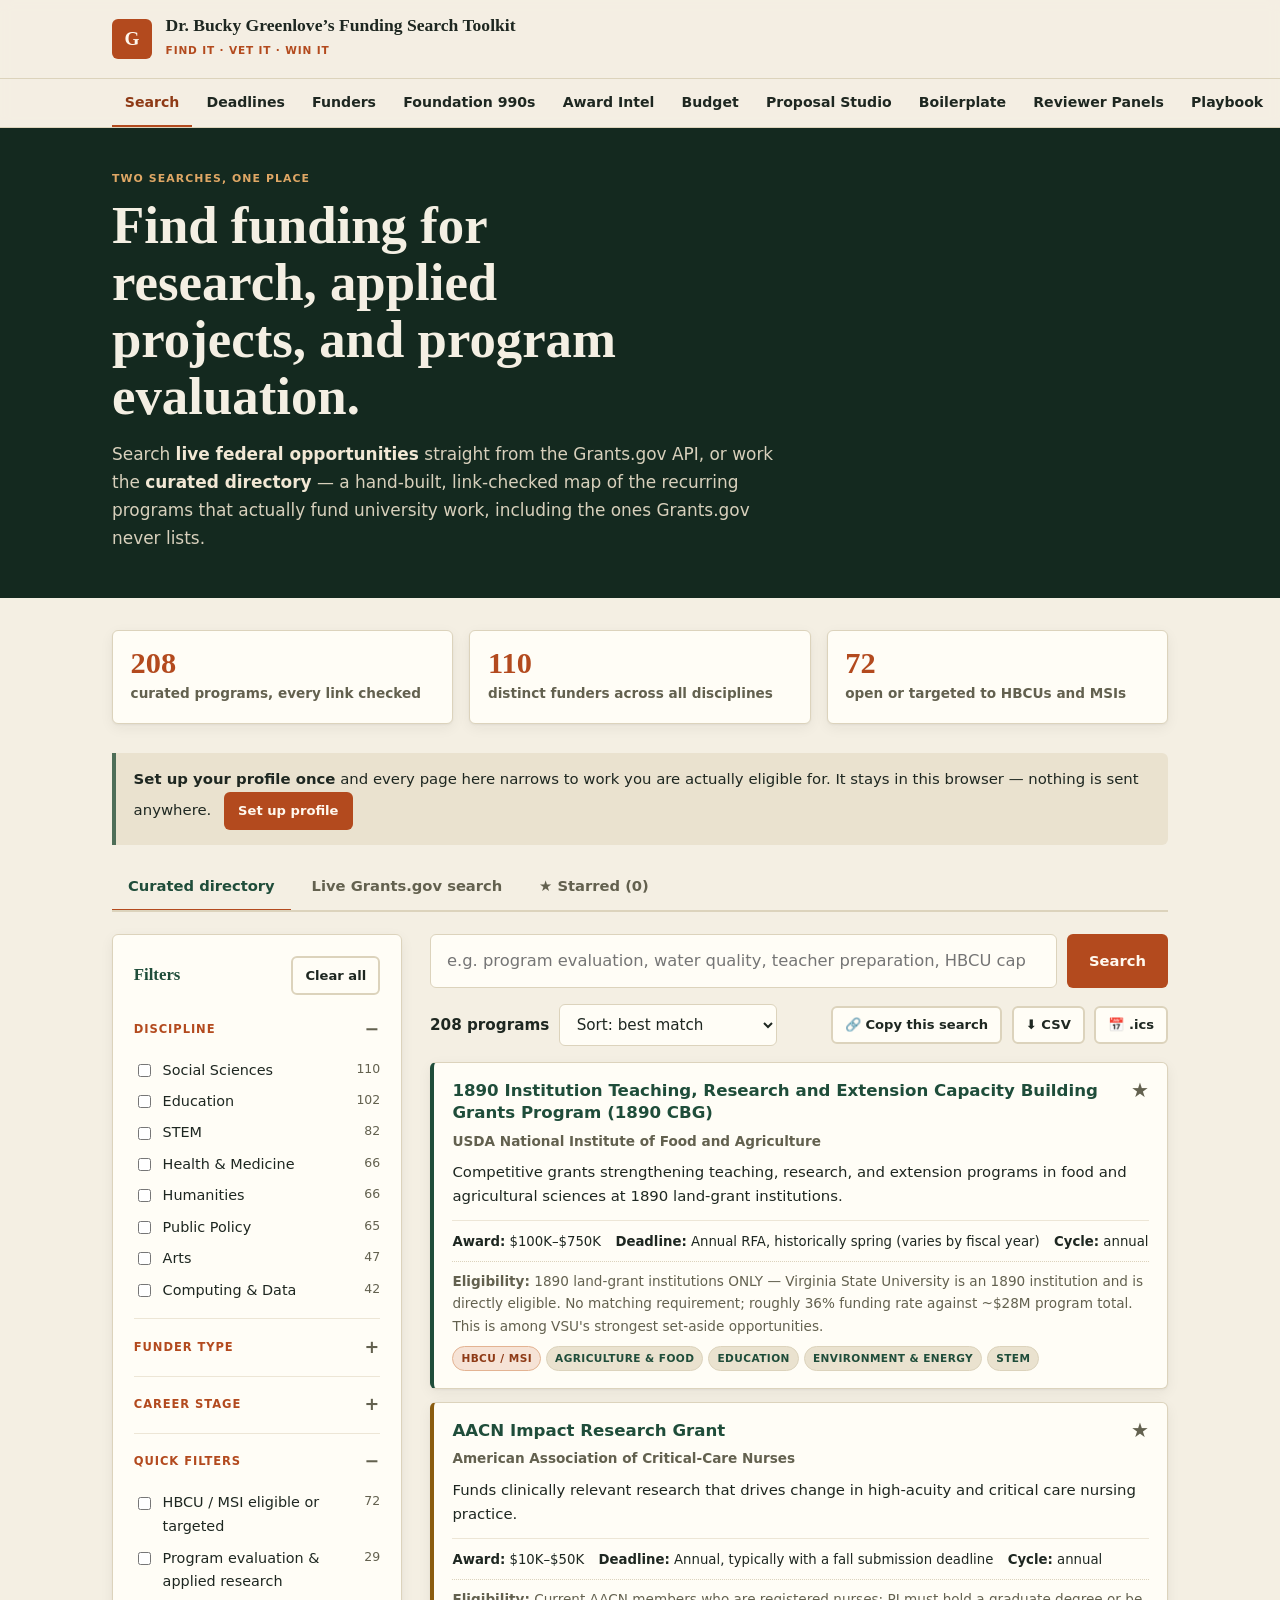
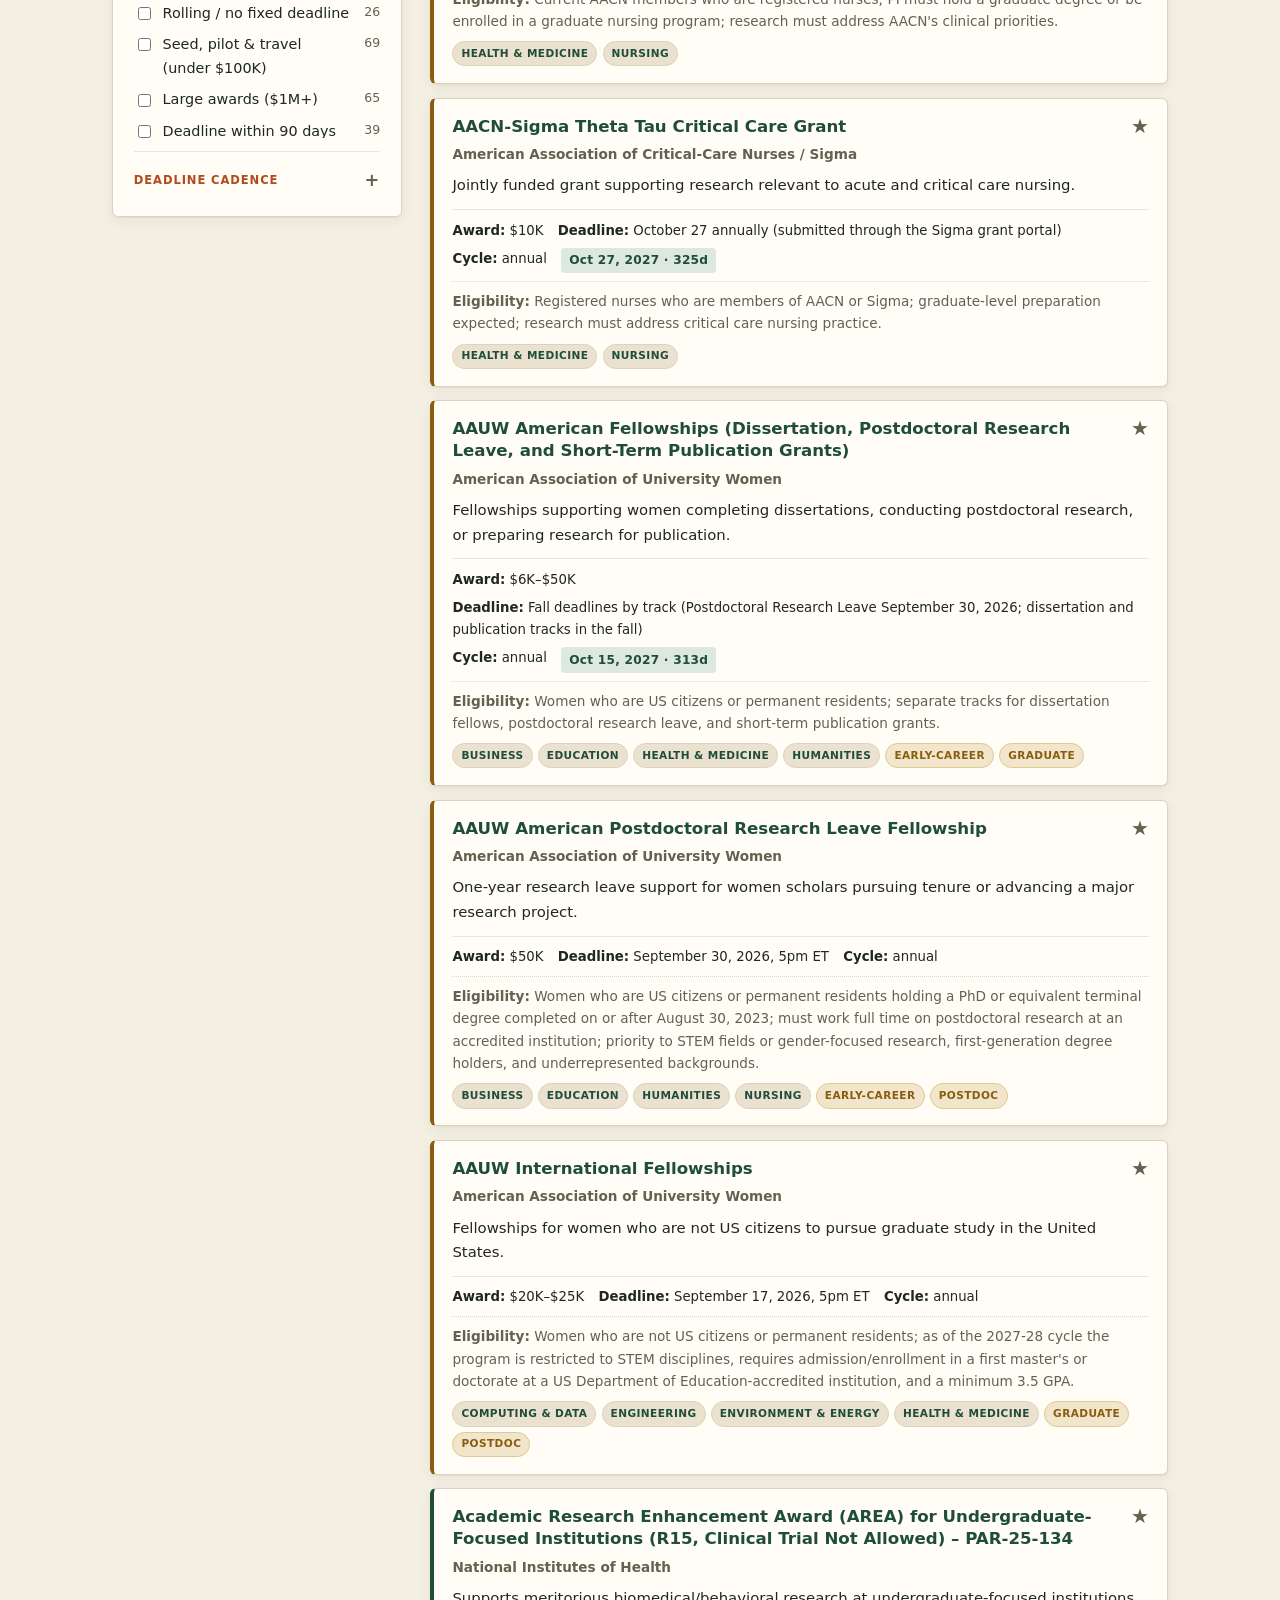
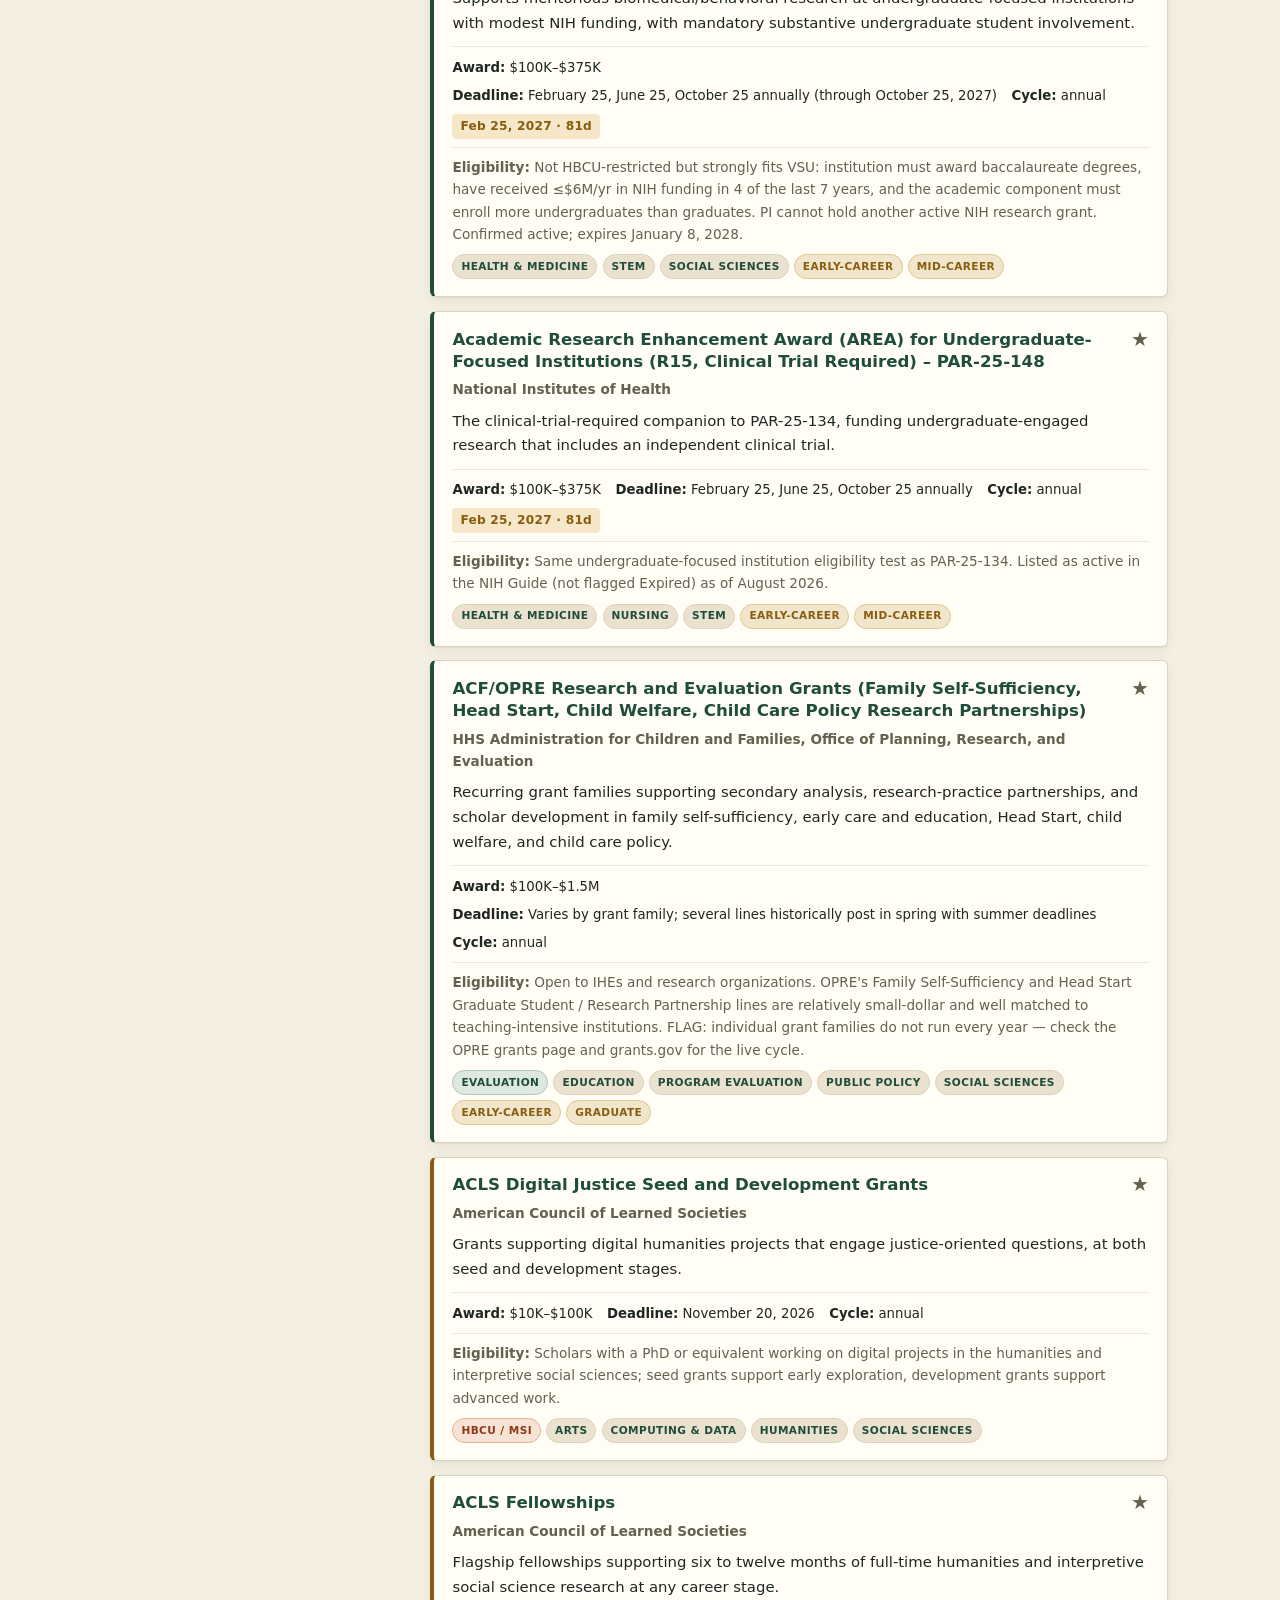
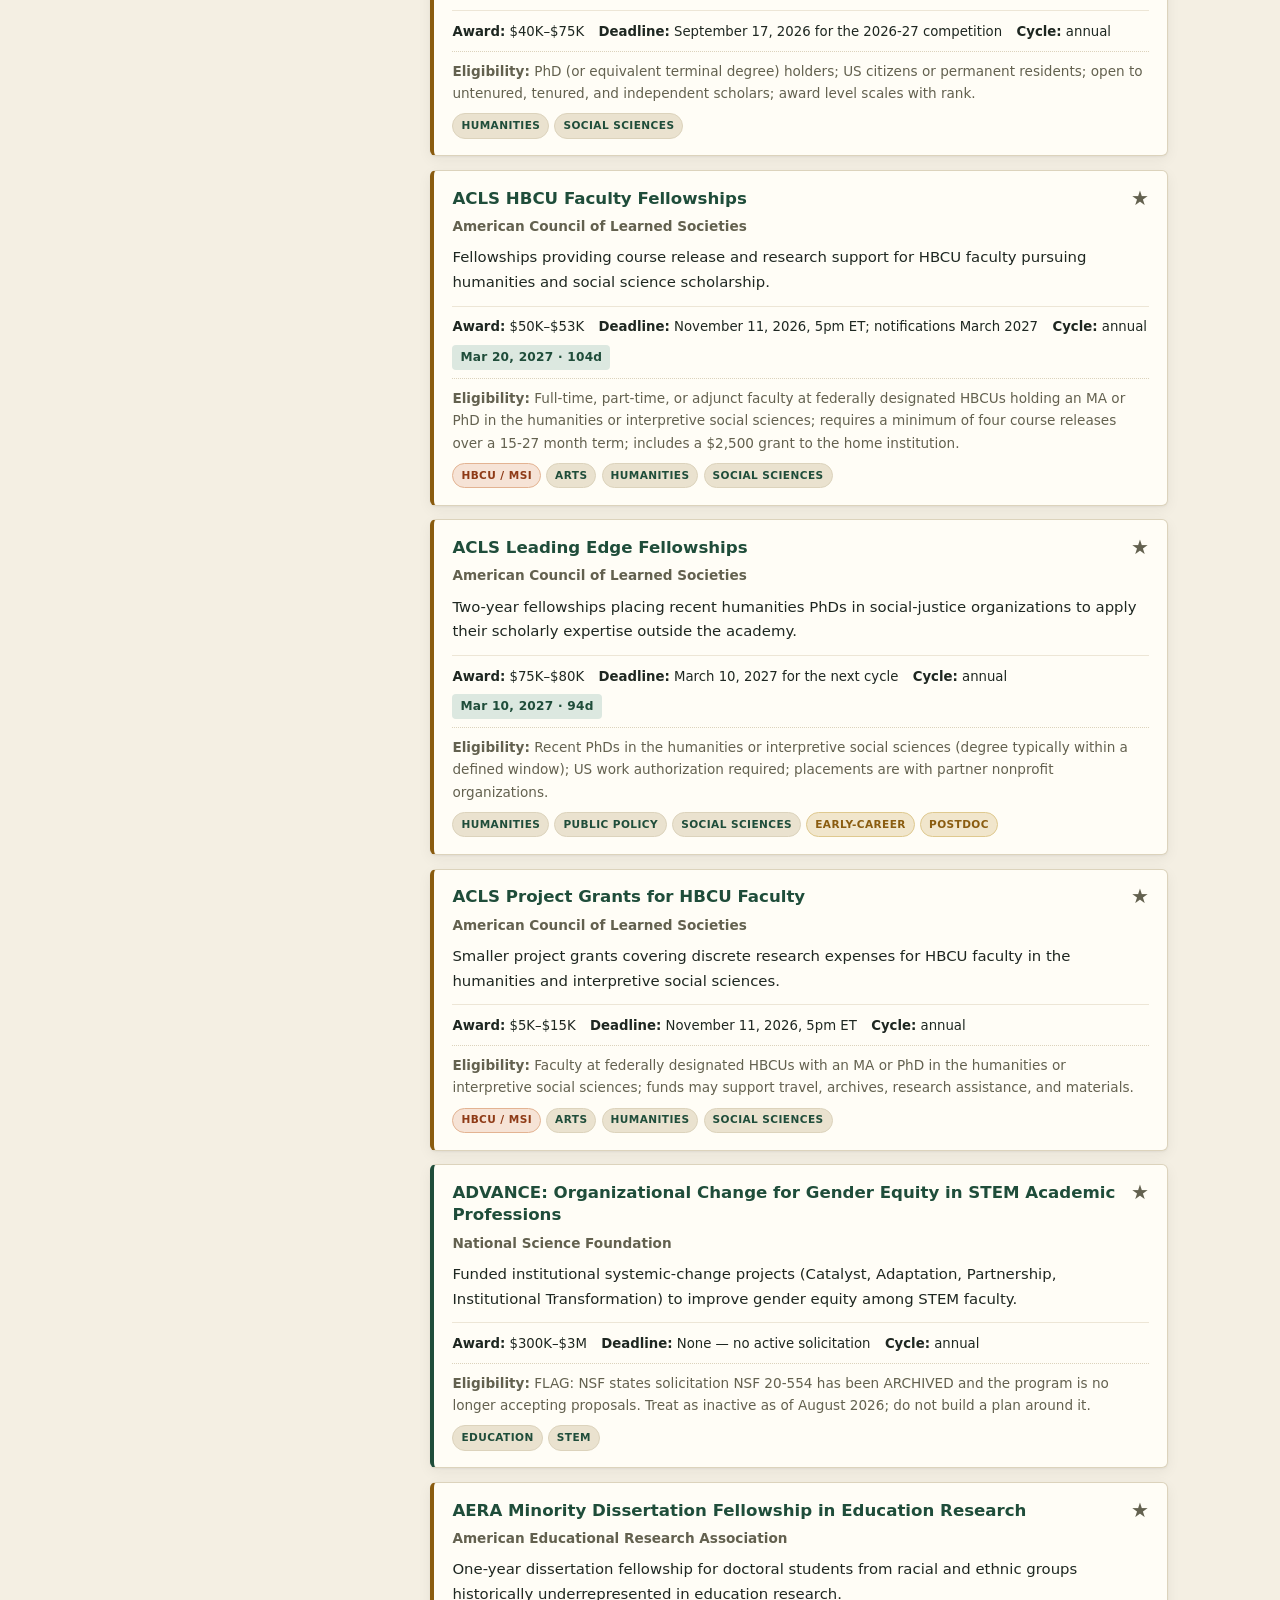
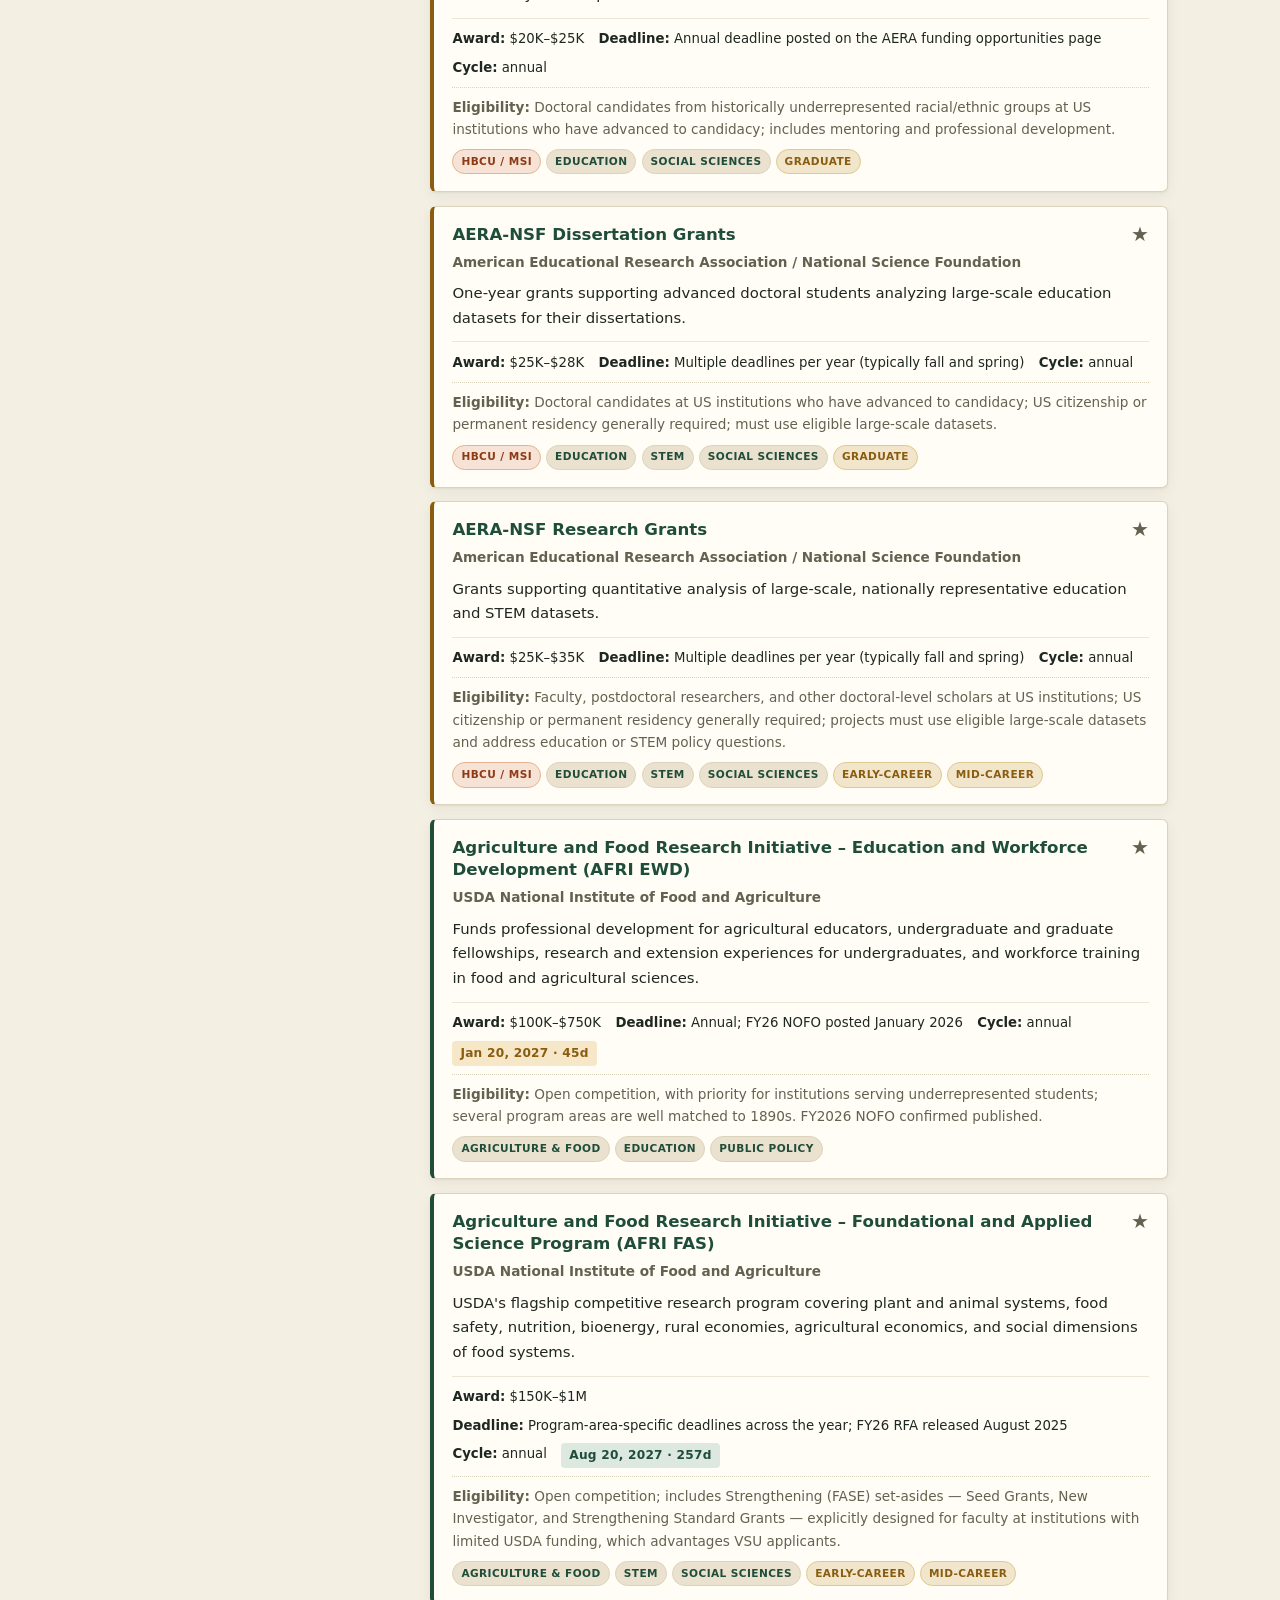
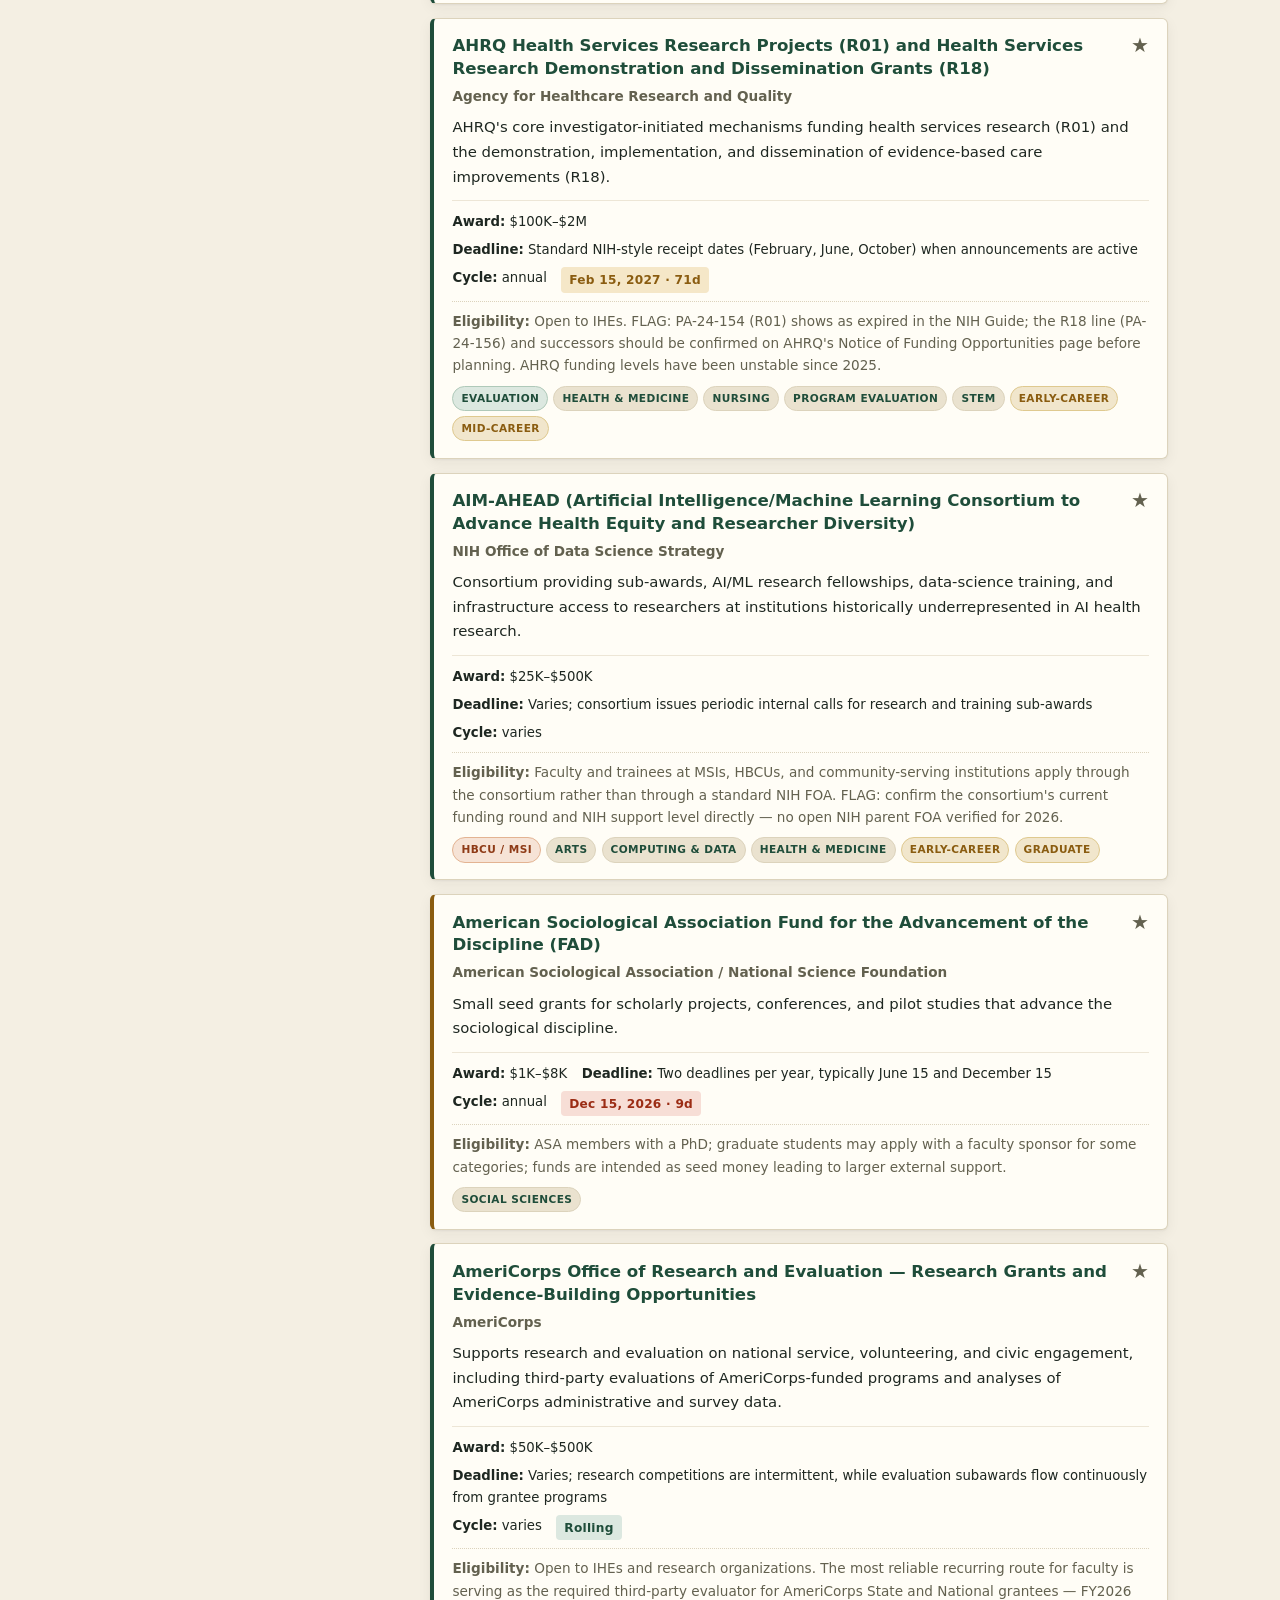
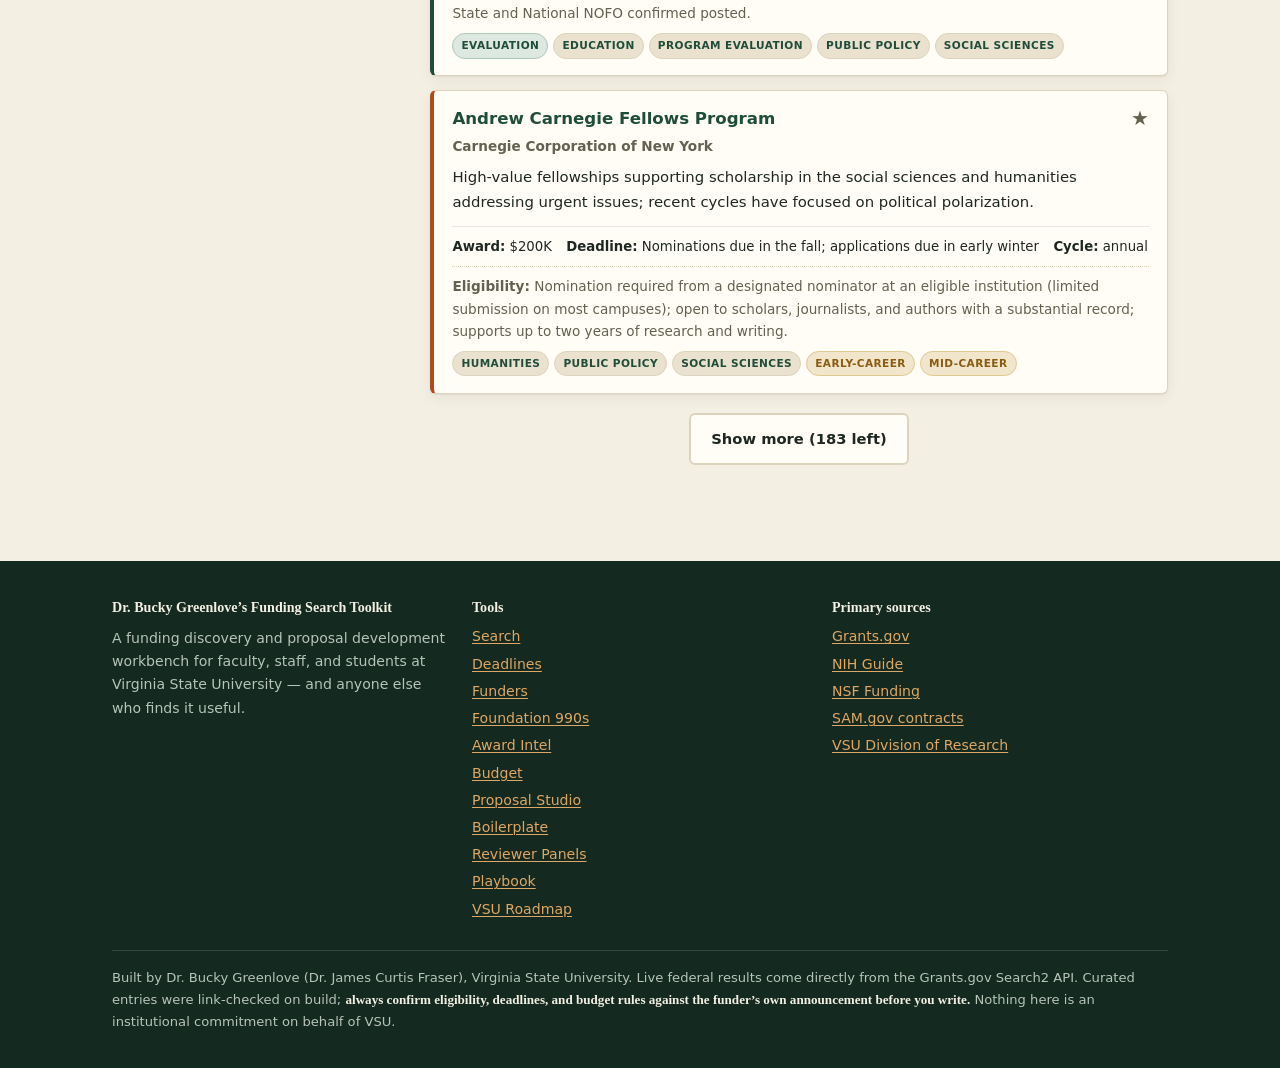
==== commit 435c18bd: "Add pipeline tracker; confirm F&A at 44%" ====
--- a/index.html
+++ b/index.html
@@ -7,7 +7,7 @@
 <meta name="description" content="Search live federal funding opportunities from Grants.gov alongside a curated, link-checked directory of federal, foundation, state, and HBCU-eligible research and program-evaluation funding across every field at a university.">
 <link rel="preconnect" href="https://fonts.googleapis.com"><link rel="preconnect" href="https://fonts.gstatic.com" crossorigin>
 <link href="https://fonts.googleapis.com/css2?family=Fraunces:opsz,wght@9..144,600;9..144,700&family=Public+Sans:ital,wght@0,400;0,600;0,700;1,400&display=swap" rel="stylesheet">
-<link rel="stylesheet" href="assets/style.css?v=ec5a332d">
+<link rel="stylesheet" href="assets/style.css?v=324c7e13">
 <link rel="icon" href="data:image/svg+xml,<svg xmlns='http://www.w3.org/2000/svg' viewBox='0 0 100 100'><rect width='100' height='100' rx='12' fill='%2314291F'/><text y='72' x='50' font-size='62' text-anchor='middle' fill='%23B34A1E' font-family='Georgia,serif' font-weight='bold'>G</text></svg>">
 </head>
 <body>
@@ -171,7 +171,7 @@
 
 <footer class="site"><div class="wrap footslot"></div></footer>
 
-<script src="assets/app.js?v=b1414f6b"></script>
+<script src="assets/app.js?v=3949eac0"></script>
 <script>
 (function(){
 'use strict';
--- a/assets/style.css
+++ b/assets/style.css
@@ -75,6 +75,13 @@
 label.opt{display:flex;gap:.55rem;align-items:flex-start;font-size:.9rem;padding:.24rem 0;cursor:pointer;color:var(--ink)}
 label.opt input{margin-top:.32rem;accent-color:var(--green);flex:none}
 label.opt .n{margin-left:auto;color:var(--muted);font-size:.78rem;font-variant-numeric:tabular-nums;padding-left:.4rem}
+/* Field labels above selects/inputs (awards, foundations, budget). */
+label[for]{display:block;font-weight:700;font-size:.78rem;color:var(--rust);text-transform:uppercase;letter-spacing:.06em;margin-bottom:.32rem}
+/* Small print under a control or beneath a result set. */
+.fine{font-size:.8rem;color:var(--muted);margin:.35rem 0 0}
+/* The header is sticky, so anything scrolled to by script or by a #hash needs
+   clearance or the header sits on top of it. */
+h2,h3,[id]{scroll-margin-top:7.5rem}
 
 /* ---------- forms ---------- */
 input[type=text],input[type=search],input[type=number],input[type=date],select,textarea{width:100%;padding:.62rem .8rem;border:1px solid var(--line);border-radius:var(--r);font:inherit;font-size:.95rem;color:var(--ink);background:var(--paper)}
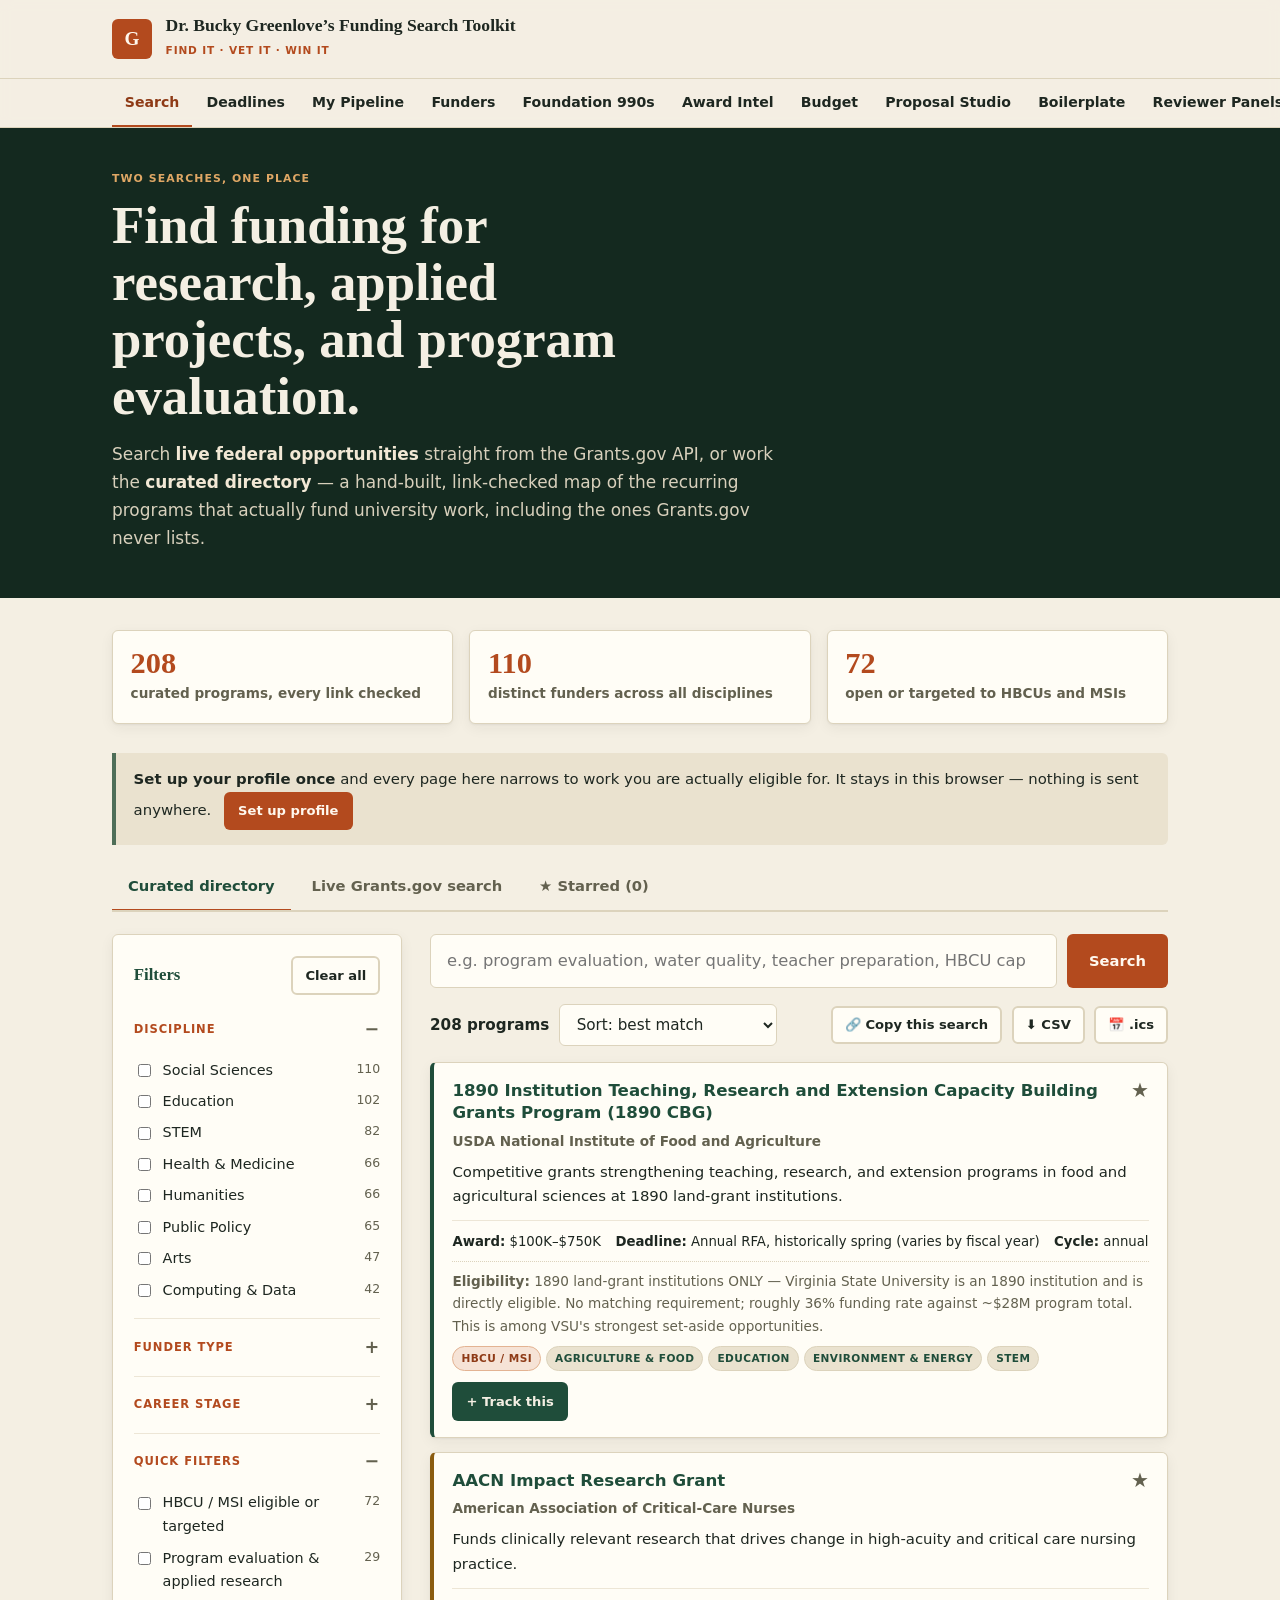
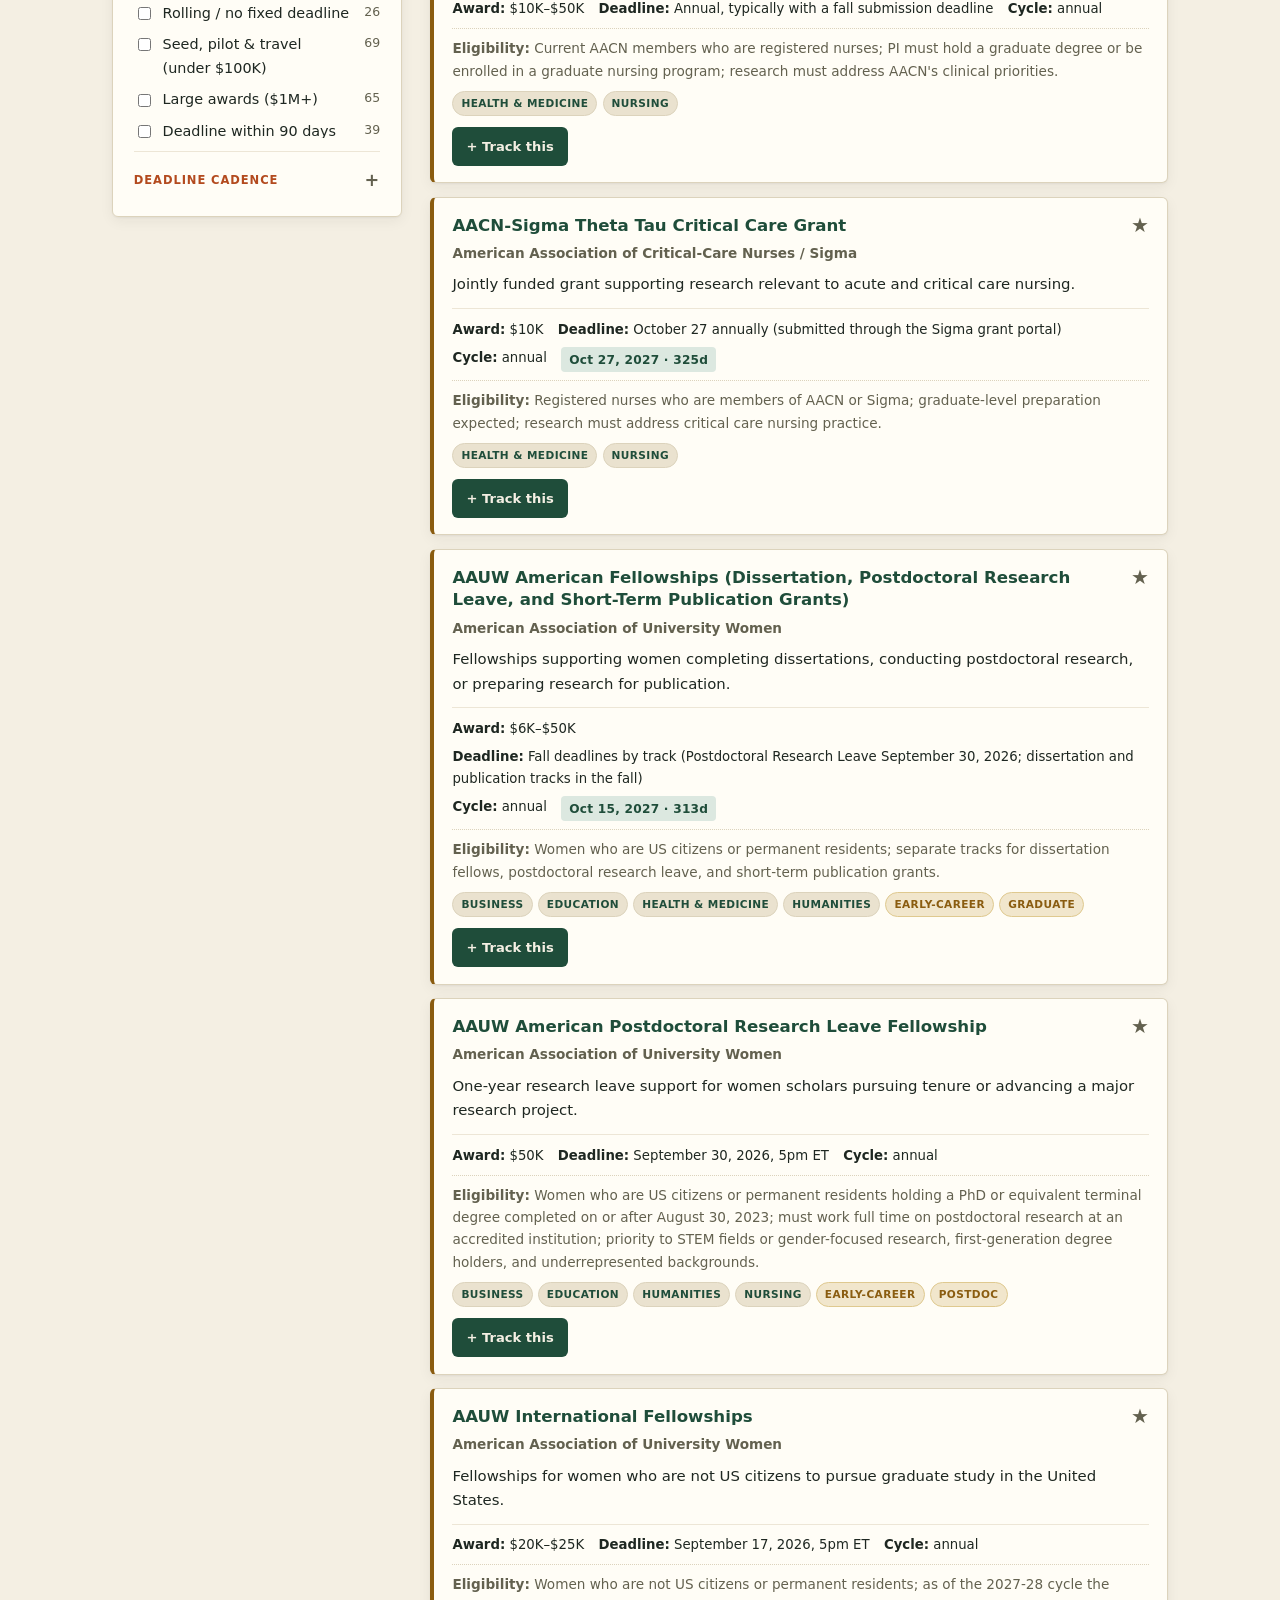
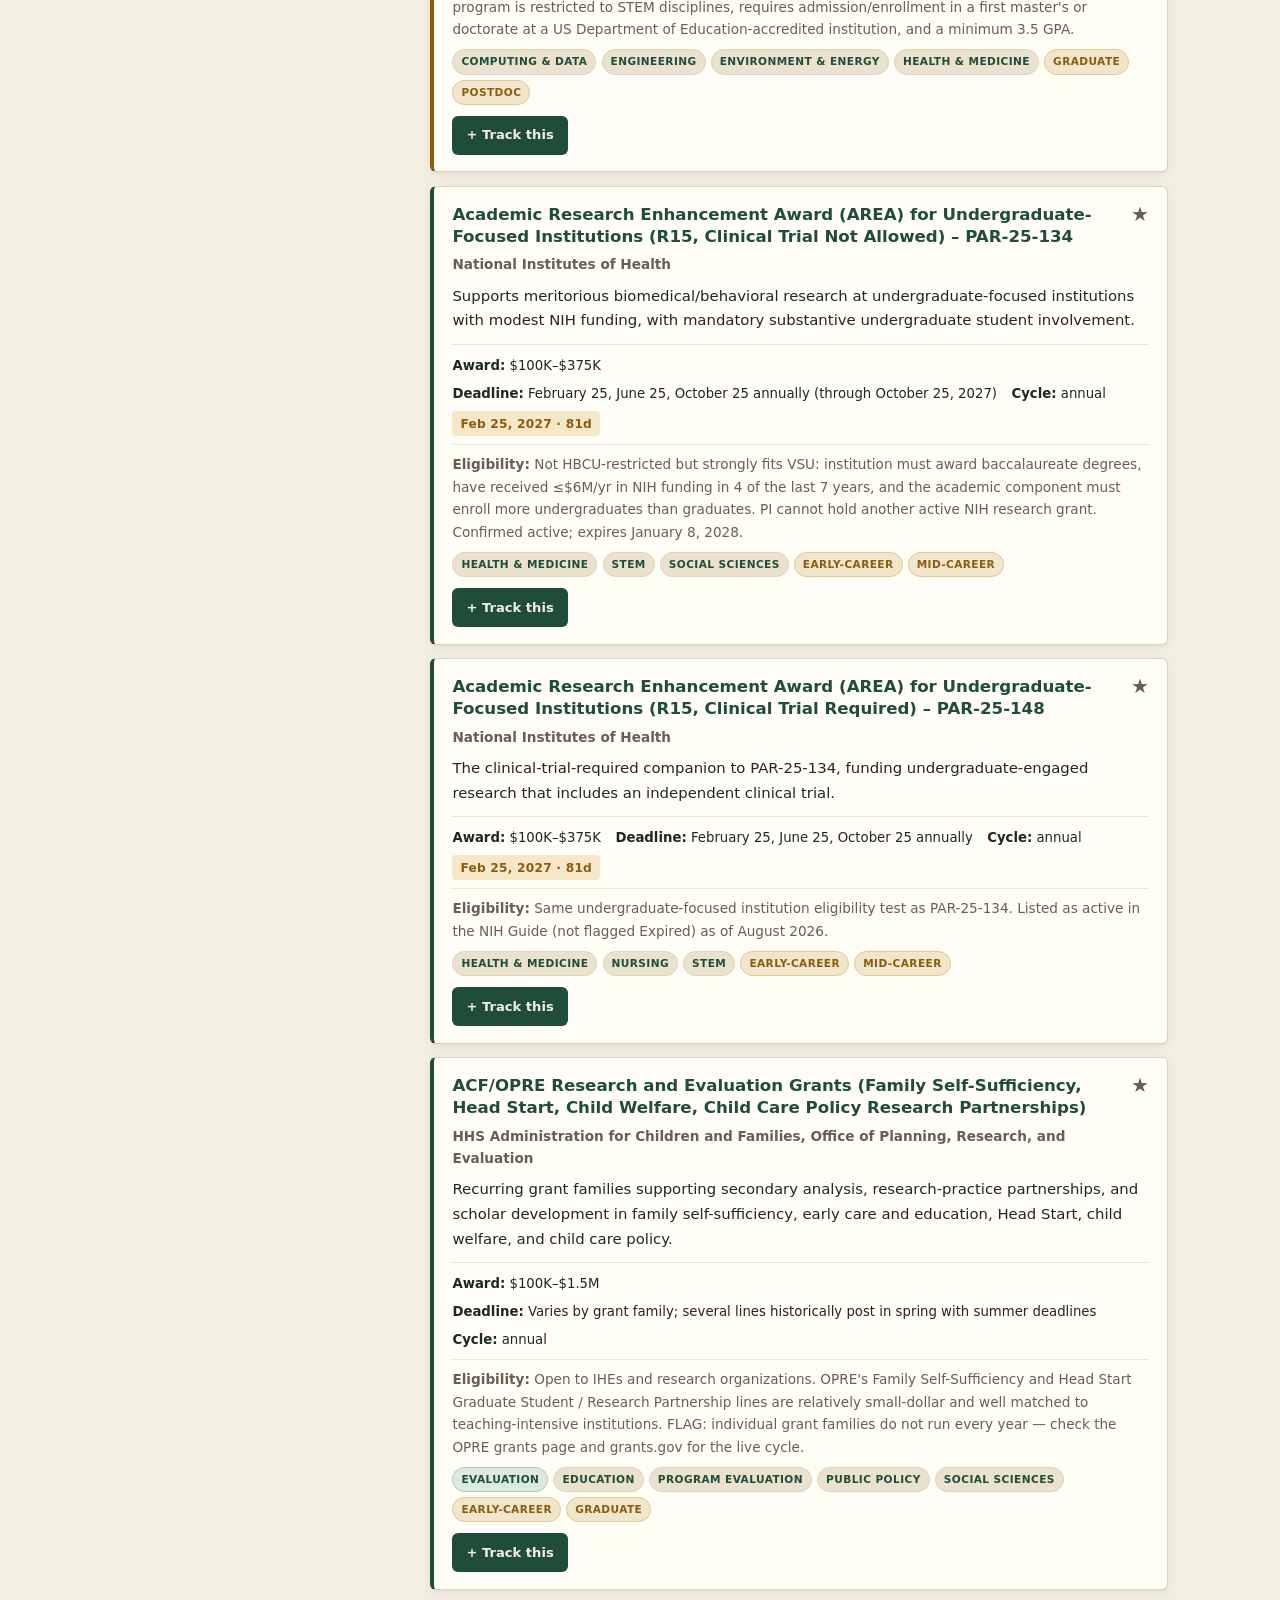
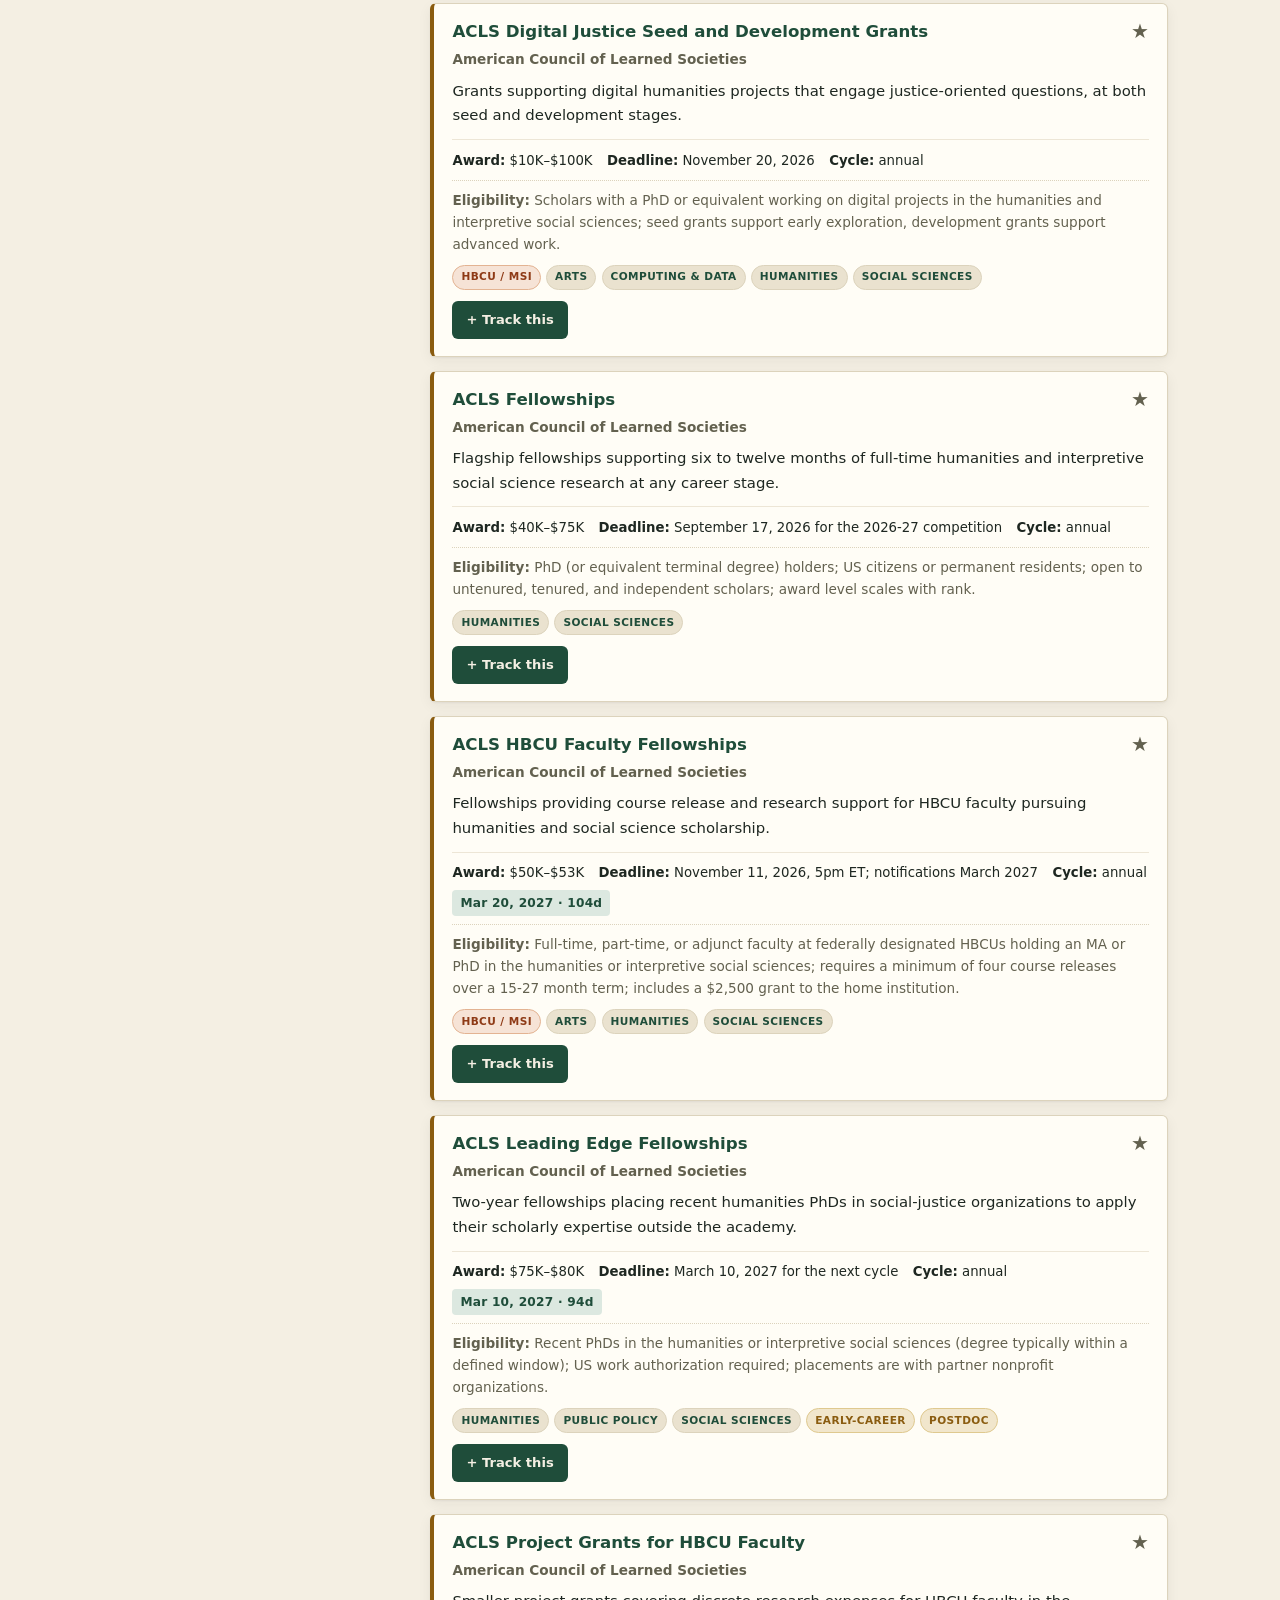
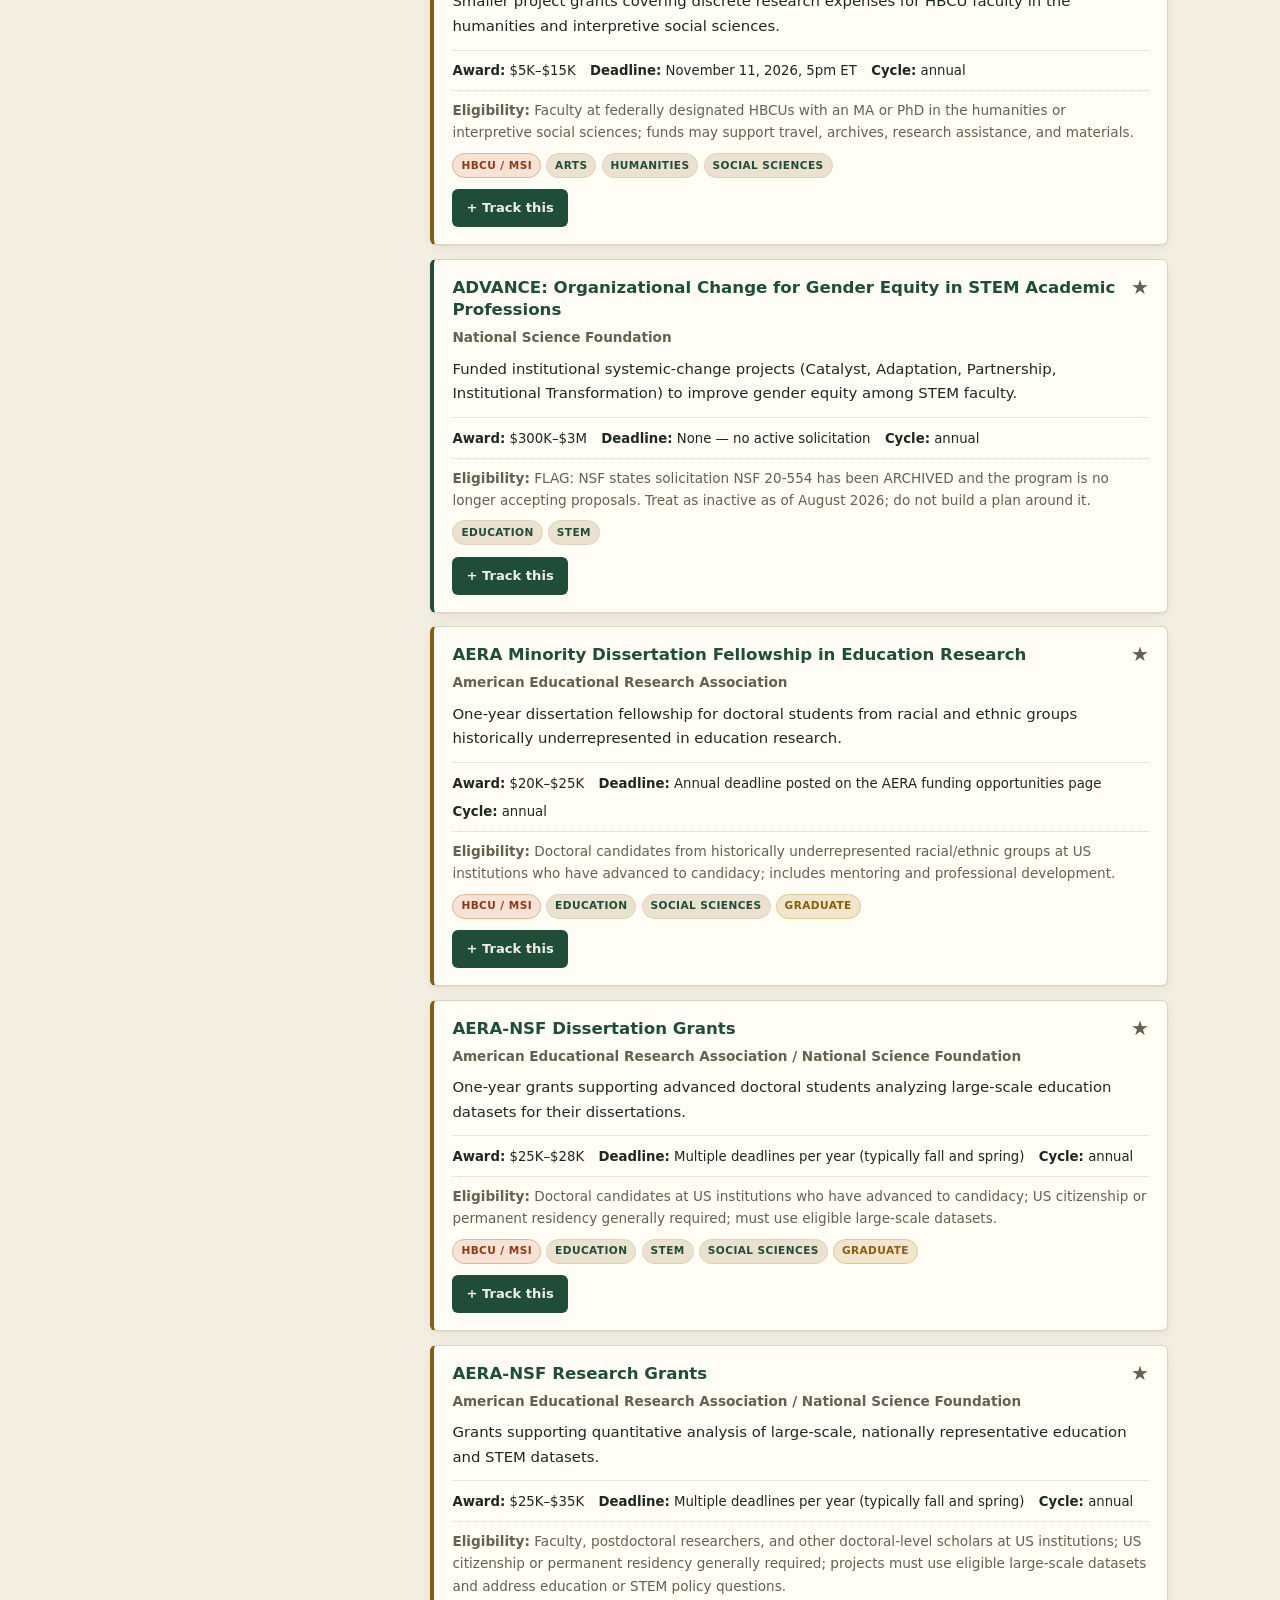
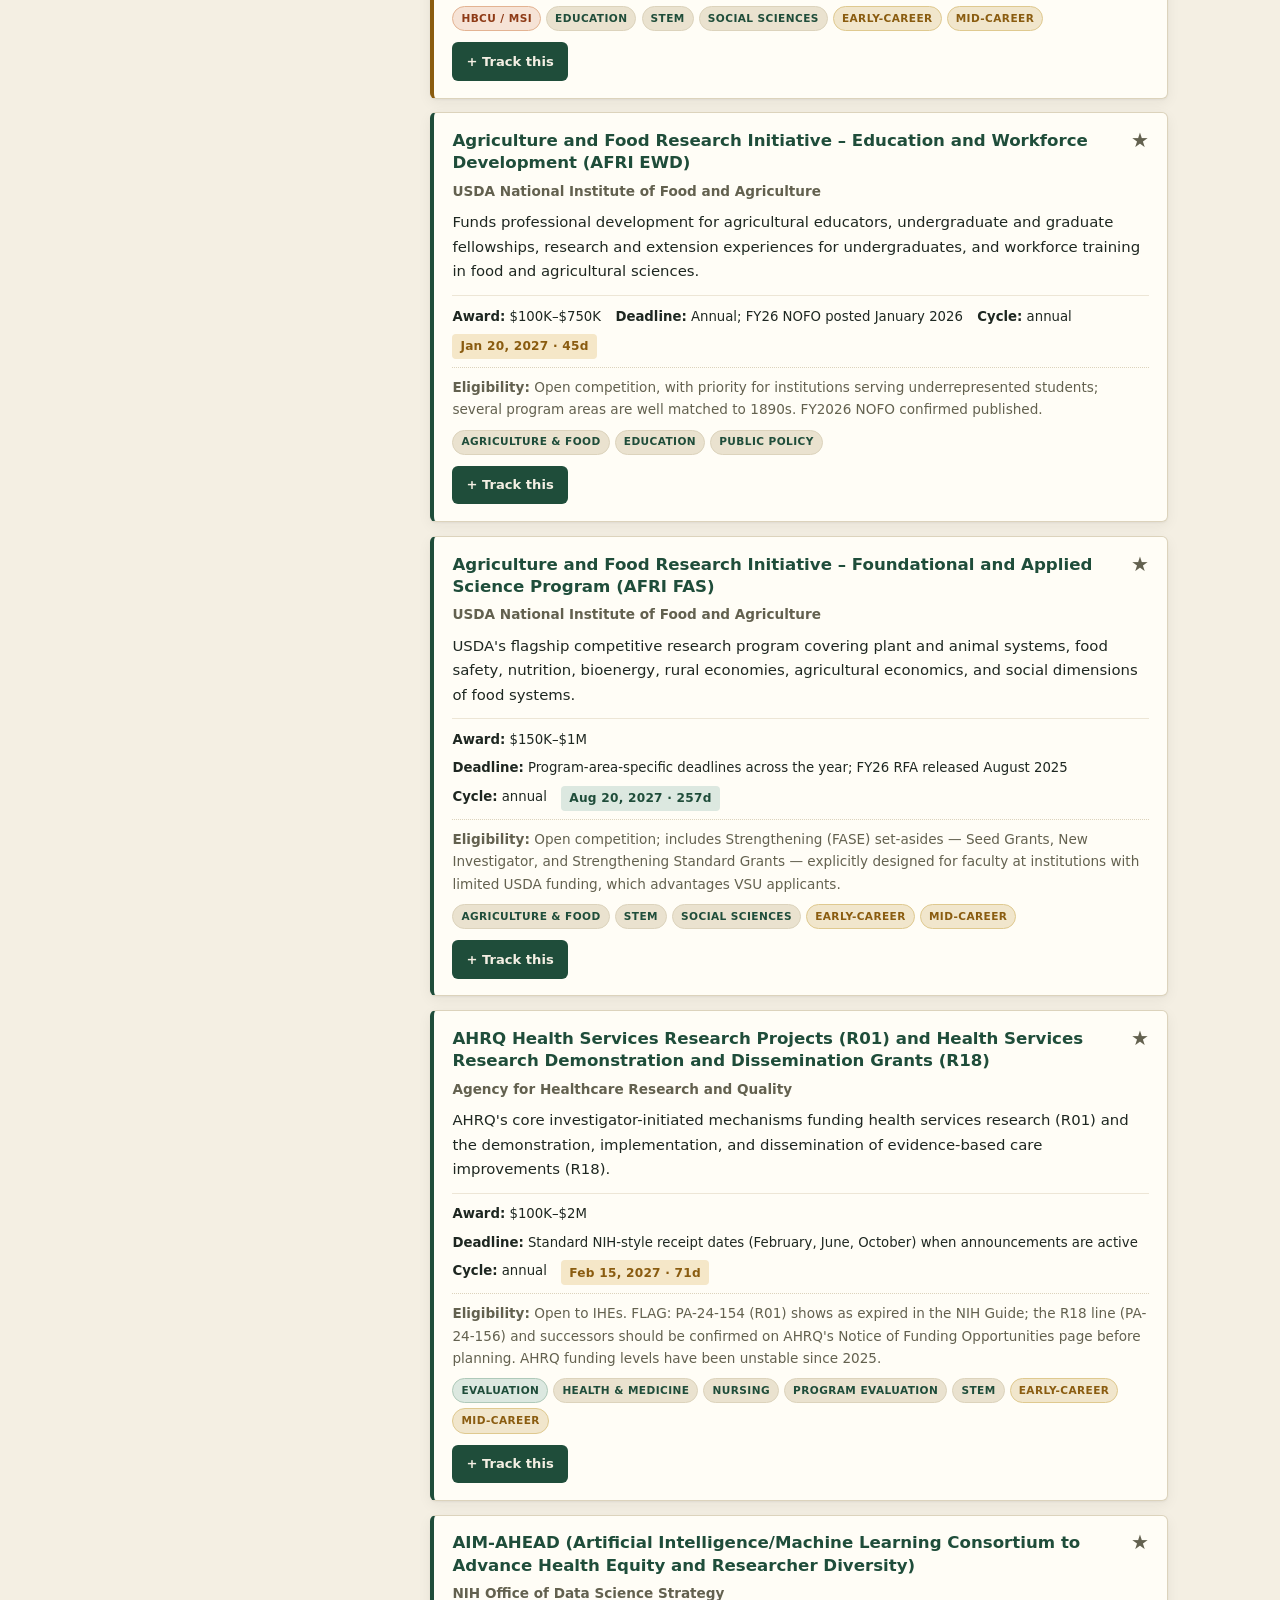
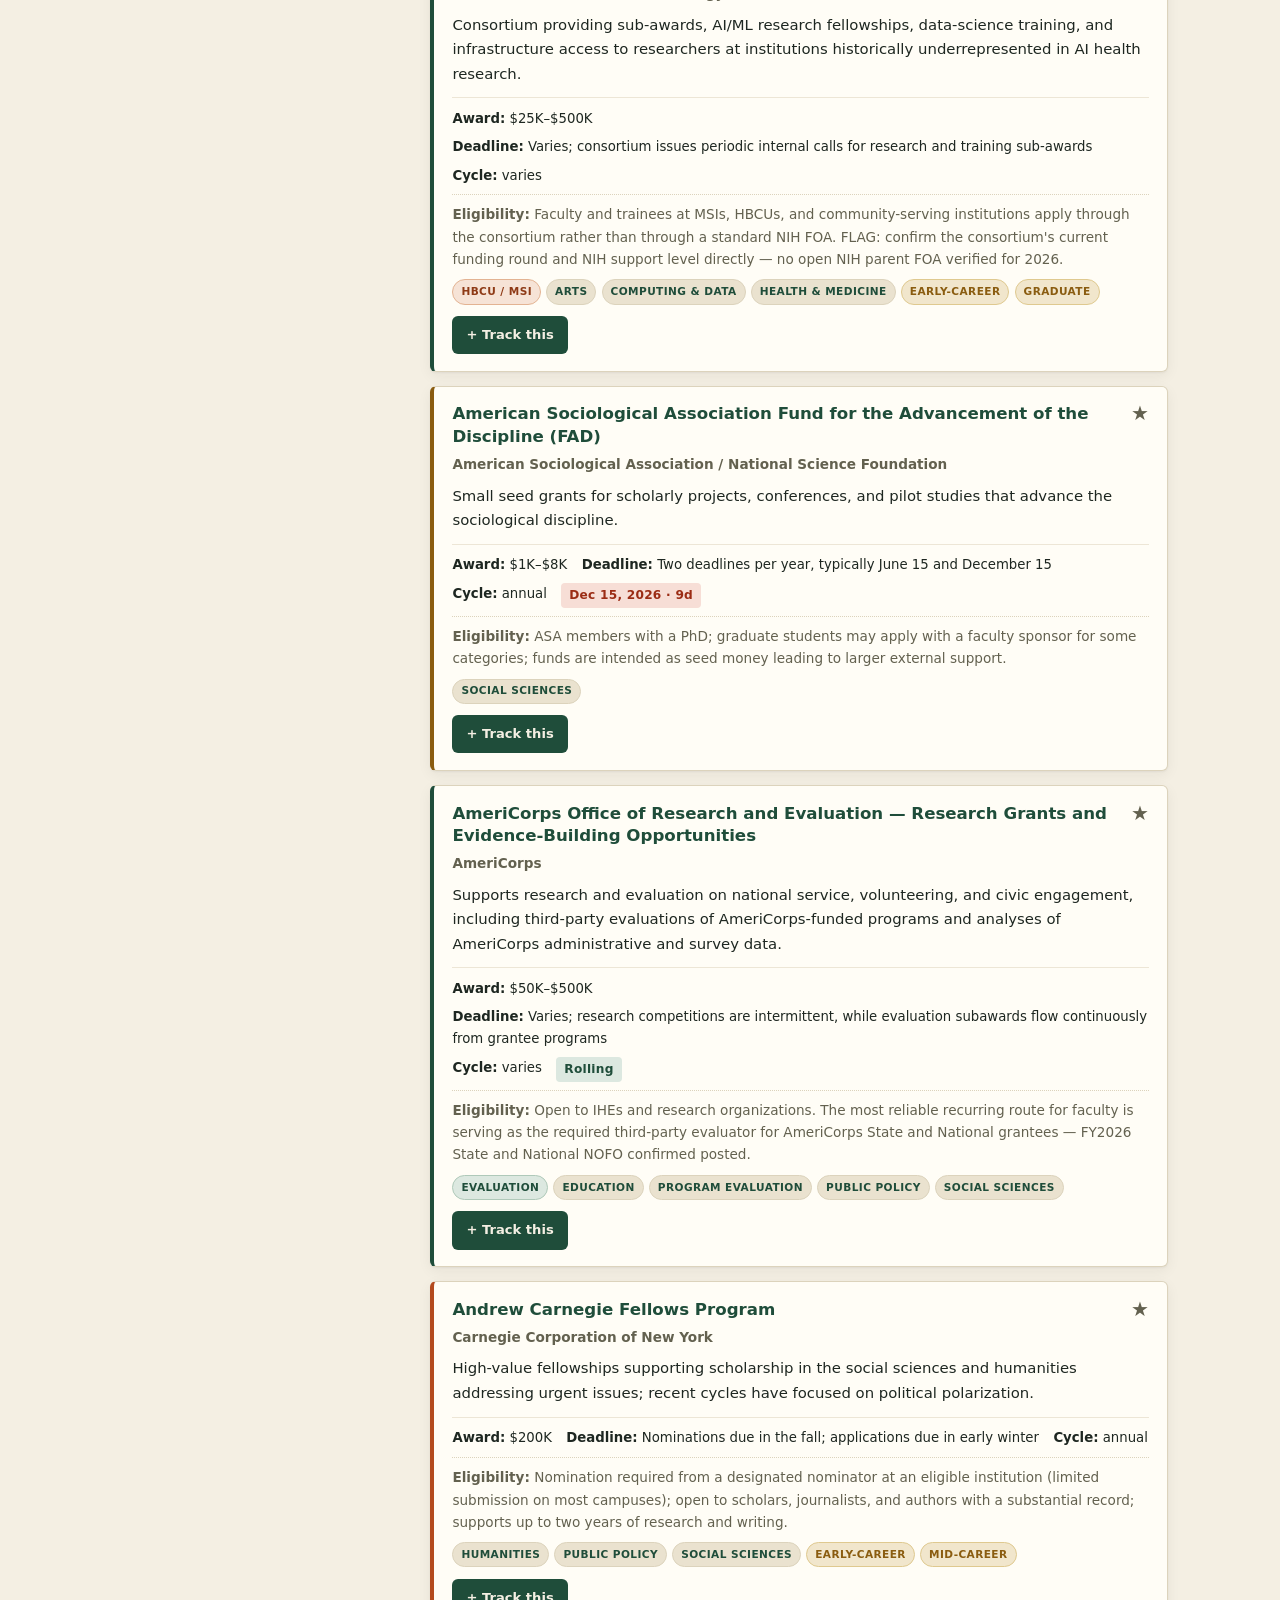
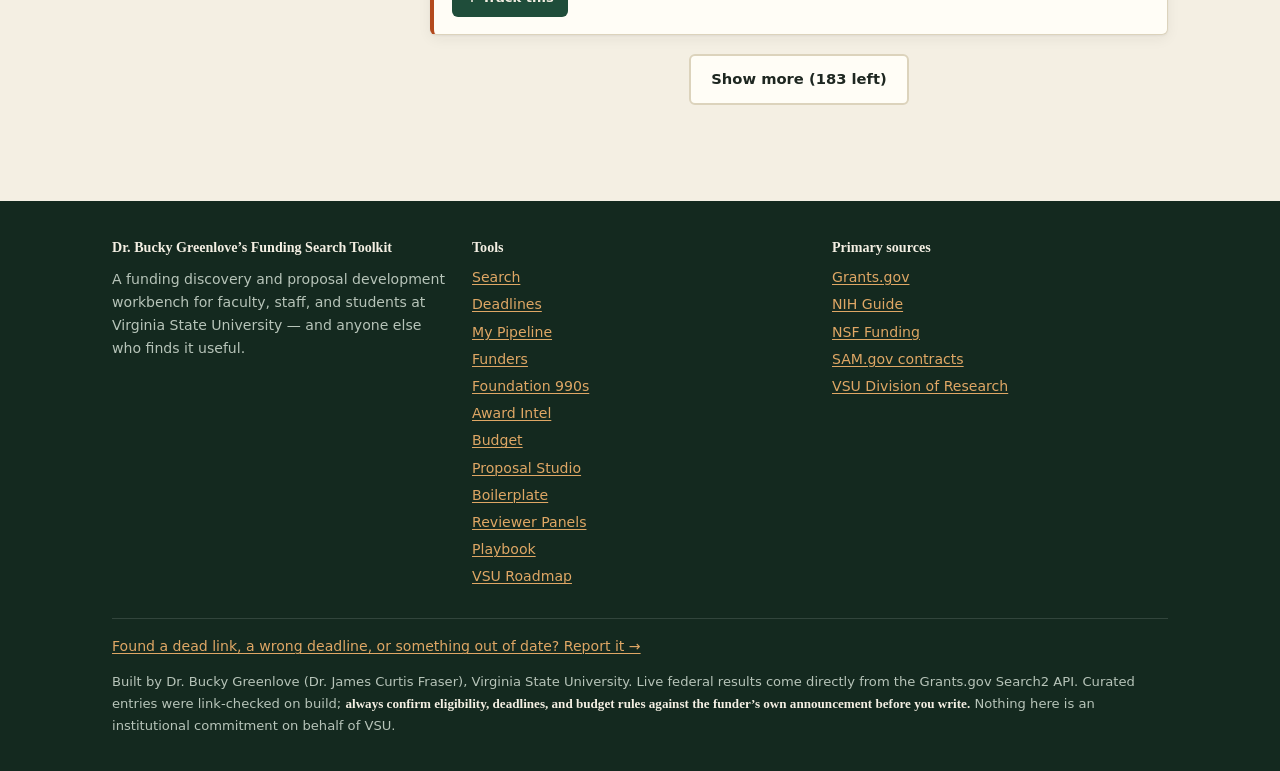
==== commit 08385744: "990 links, Track button, off-campus F&A 44%" ====
--- a/index.html
+++ b/index.html
@@ -309,6 +309,15 @@
     '</div>'+
     (p.eligibility?'<p class="elig"><b>Eligibility:</b> '+e(p.eligibility)+'</p>':'')+
     '<div class="chips">'+chips.join('')+'</div>'+
+    '<p style="margin:.7rem 0 0">'+
+      /* Straight into the pipeline. A star says "interesting"; this says
+         "I am doing something about it", which is the harder thing to
+         reconstruct three months later. */
+      '<button class="btn sm '+(TK.pipeline.has(p.id)?'ghost':'')+'" type="button" data-track="'+e(p.id)+'">'+
+        (TK.pipeline.has(p.id)?'✓ In my pipeline':'+ Track this')+'</button>'+
+      /* Only shown for funders whose IRS record we could identify. */
+      (p.ein?' <a class="btn sm ghost" href="foundations.html?ein='+e(p.ein)+'">See what they fund</a>':'')+
+    '</p>'+
   '</article>';
 }
 function buildFacets(){
@@ -370,6 +379,19 @@
   apply();
 });
 document.addEventListener('click',function(e){
+  var t=e.target.closest('[data-track]');
+  if(t){
+    var id=t.dataset.track, p=DATA.filter(function(x){return x.id===id;})[0];
+    if(!p) return;
+    if(TK.pipeline.has(id)){ location.href='pipeline.html'; return; }
+    TK.pipeline.upsert({key:id,id:id,title:p.name,sponsor:p.sponsor,url:p.url,
+      amount:p.award_max||p.award_min||'',status:'considering',
+      notes:p.deadline?('Sponsor cycle: '+p.deadline):''});
+    document.querySelectorAll('[data-track="'+id+'"]').forEach(function(x){
+      x.textContent='✓ In my pipeline'; x.classList.add('ghost');
+    });
+    return;
+  }
   var b=e.target.closest('[data-star]'); if(!b) return;
   var on=TK.stars.toggle(b.dataset.star);
   document.querySelectorAll('[data-star="'+b.dataset.star+'"]').forEach(function(x){x.setAttribute('aria-pressed',on?'true':'false');});
--- a/assets/style.css
+++ b/assets/style.css
@@ -61,6 +61,7 @@
 .grid{display:grid;gap:1rem}
 .g2{grid-template-columns:repeat(auto-fit,minmax(300px,1fr))}
 .g3{grid-template-columns:repeat(auto-fit,minmax(250px,1fr))}
+.g4{grid-template-columns:repeat(auto-fit,minmax(190px,1fr))}
 
 /* ---------- filters ---------- */
 .filters{position:sticky;top:6.2rem}
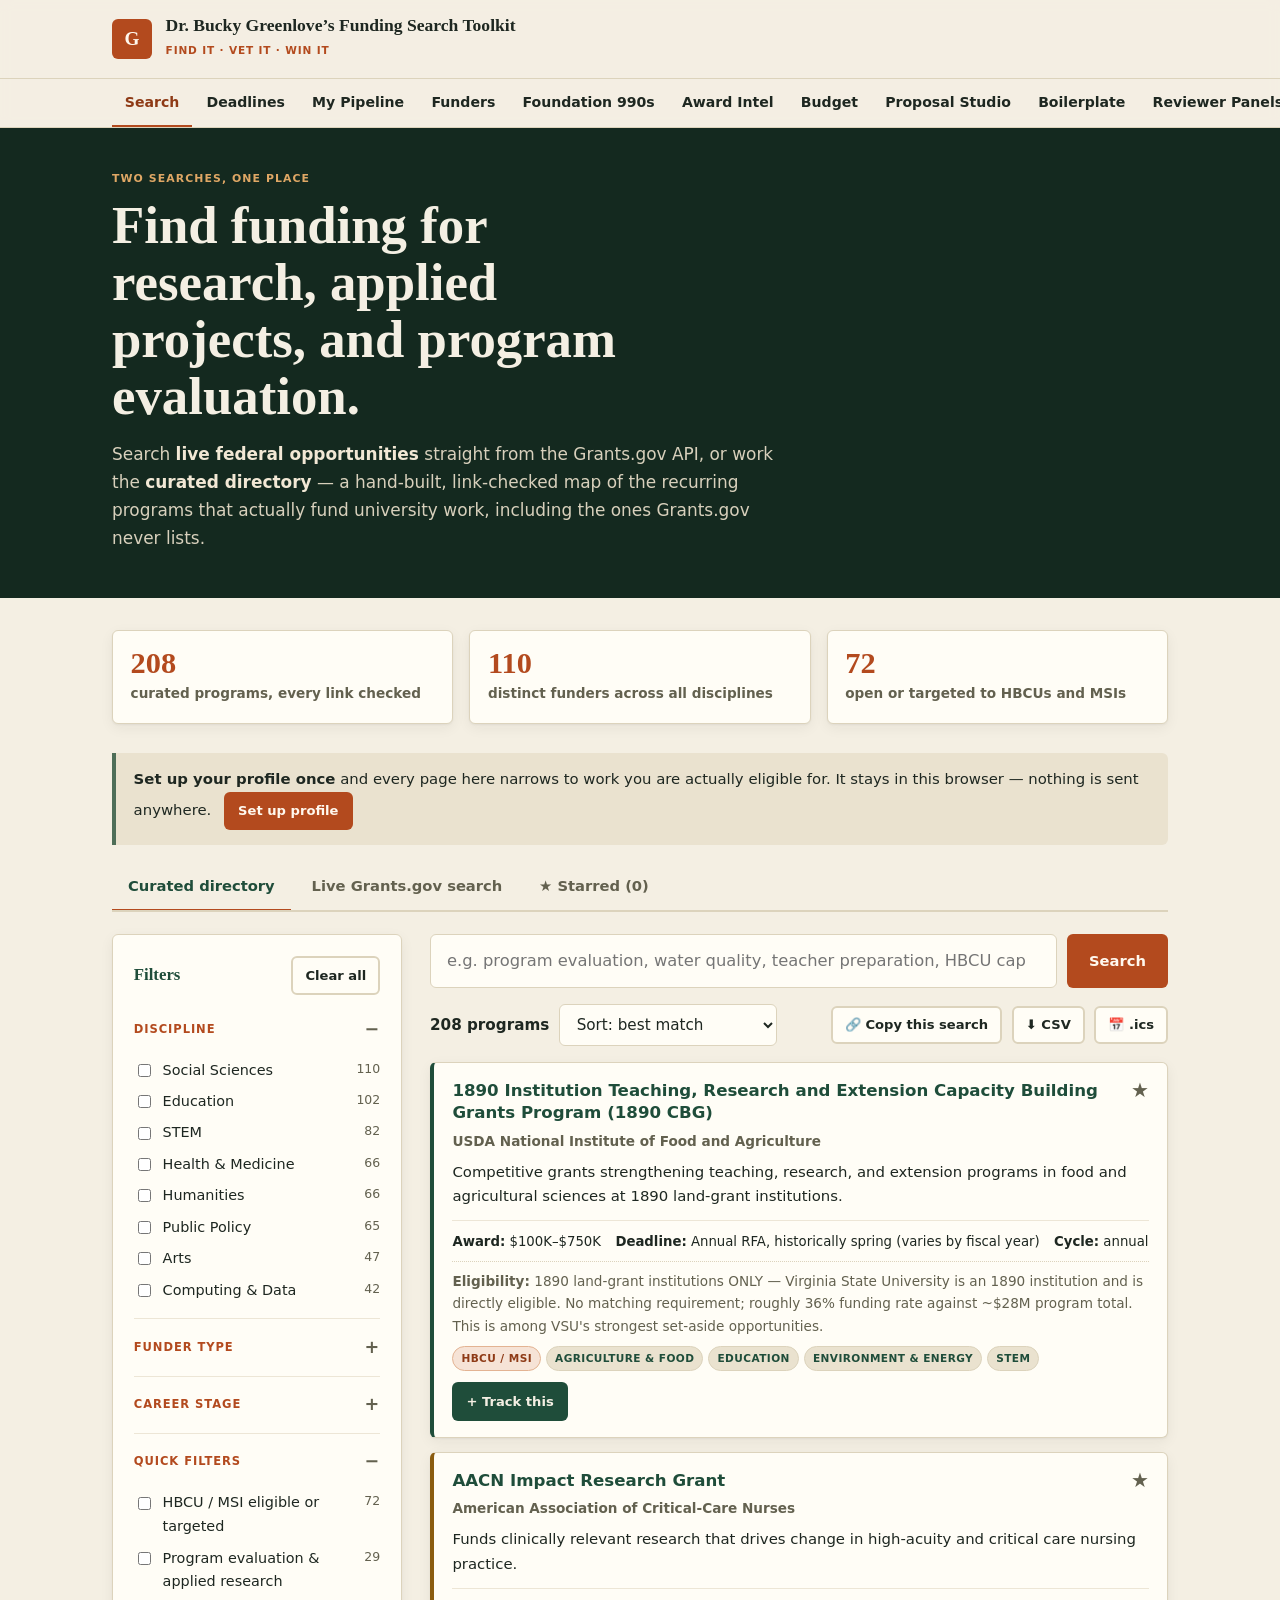
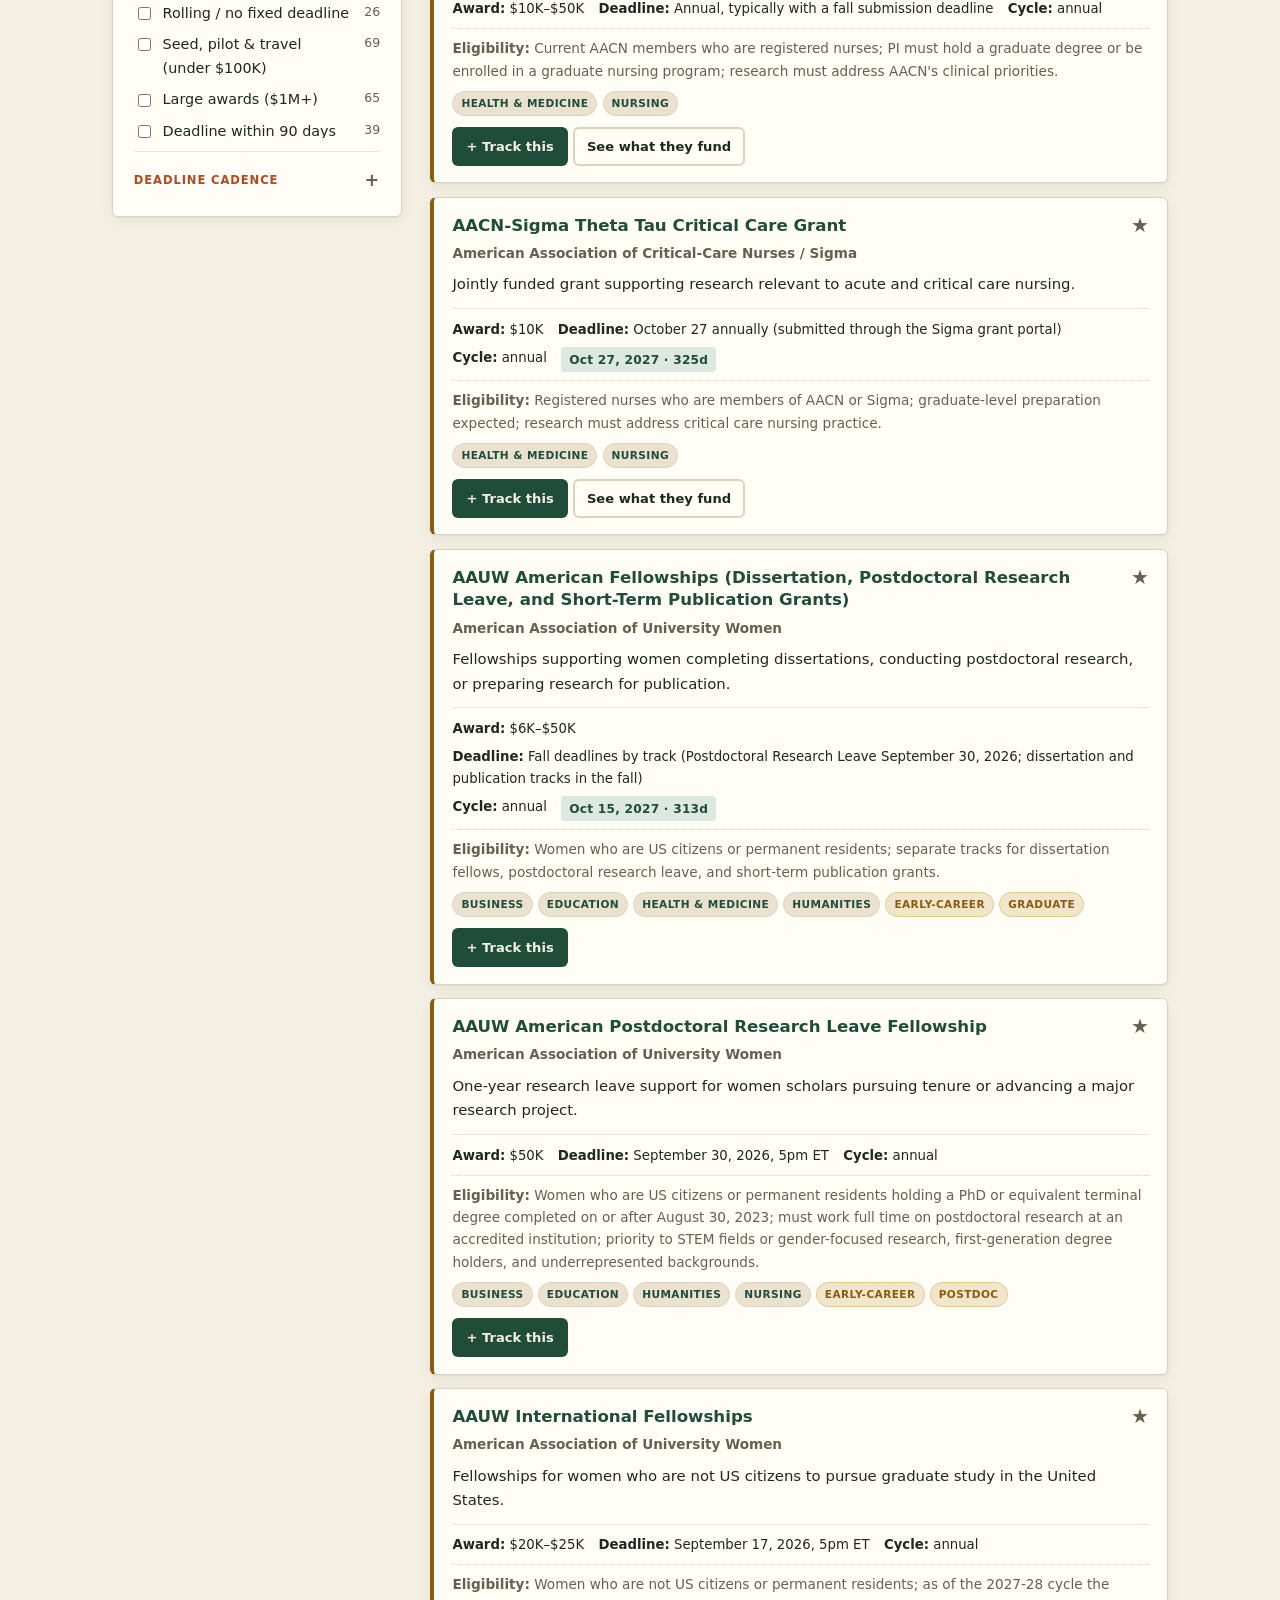
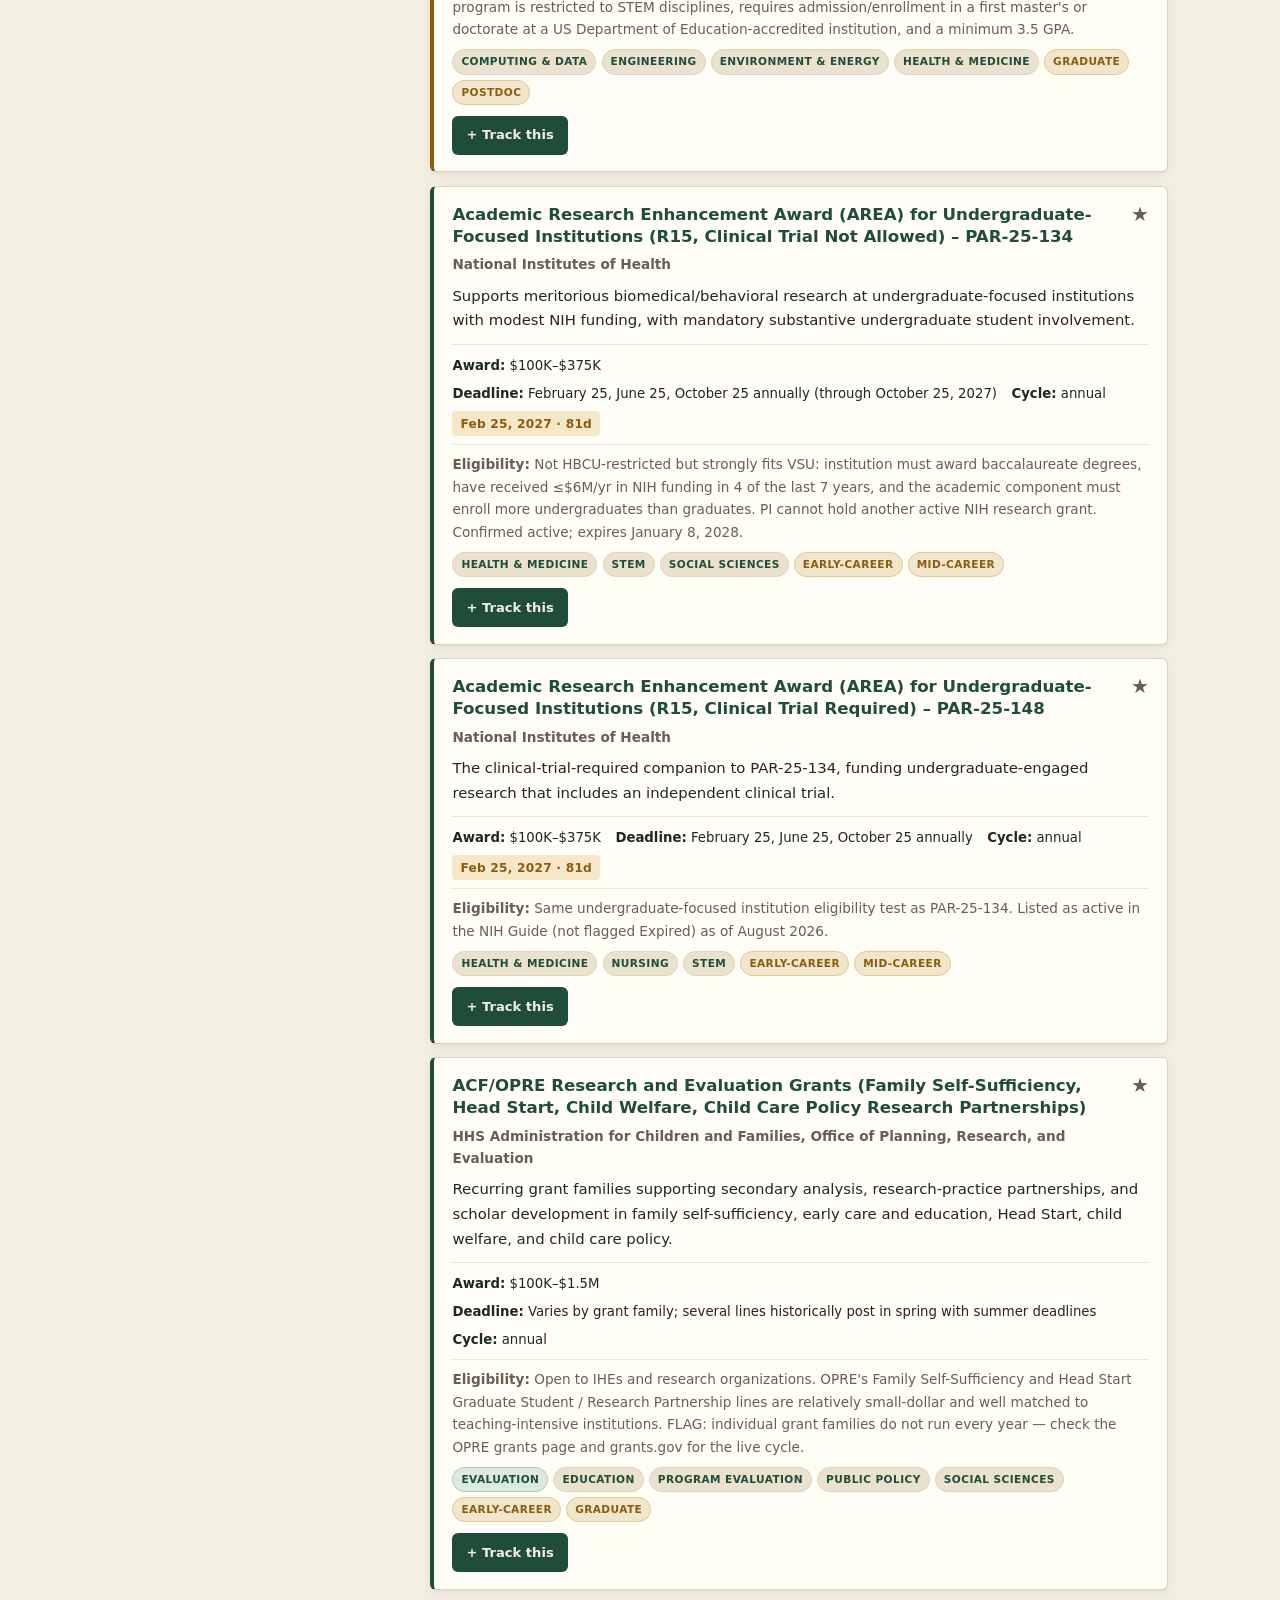
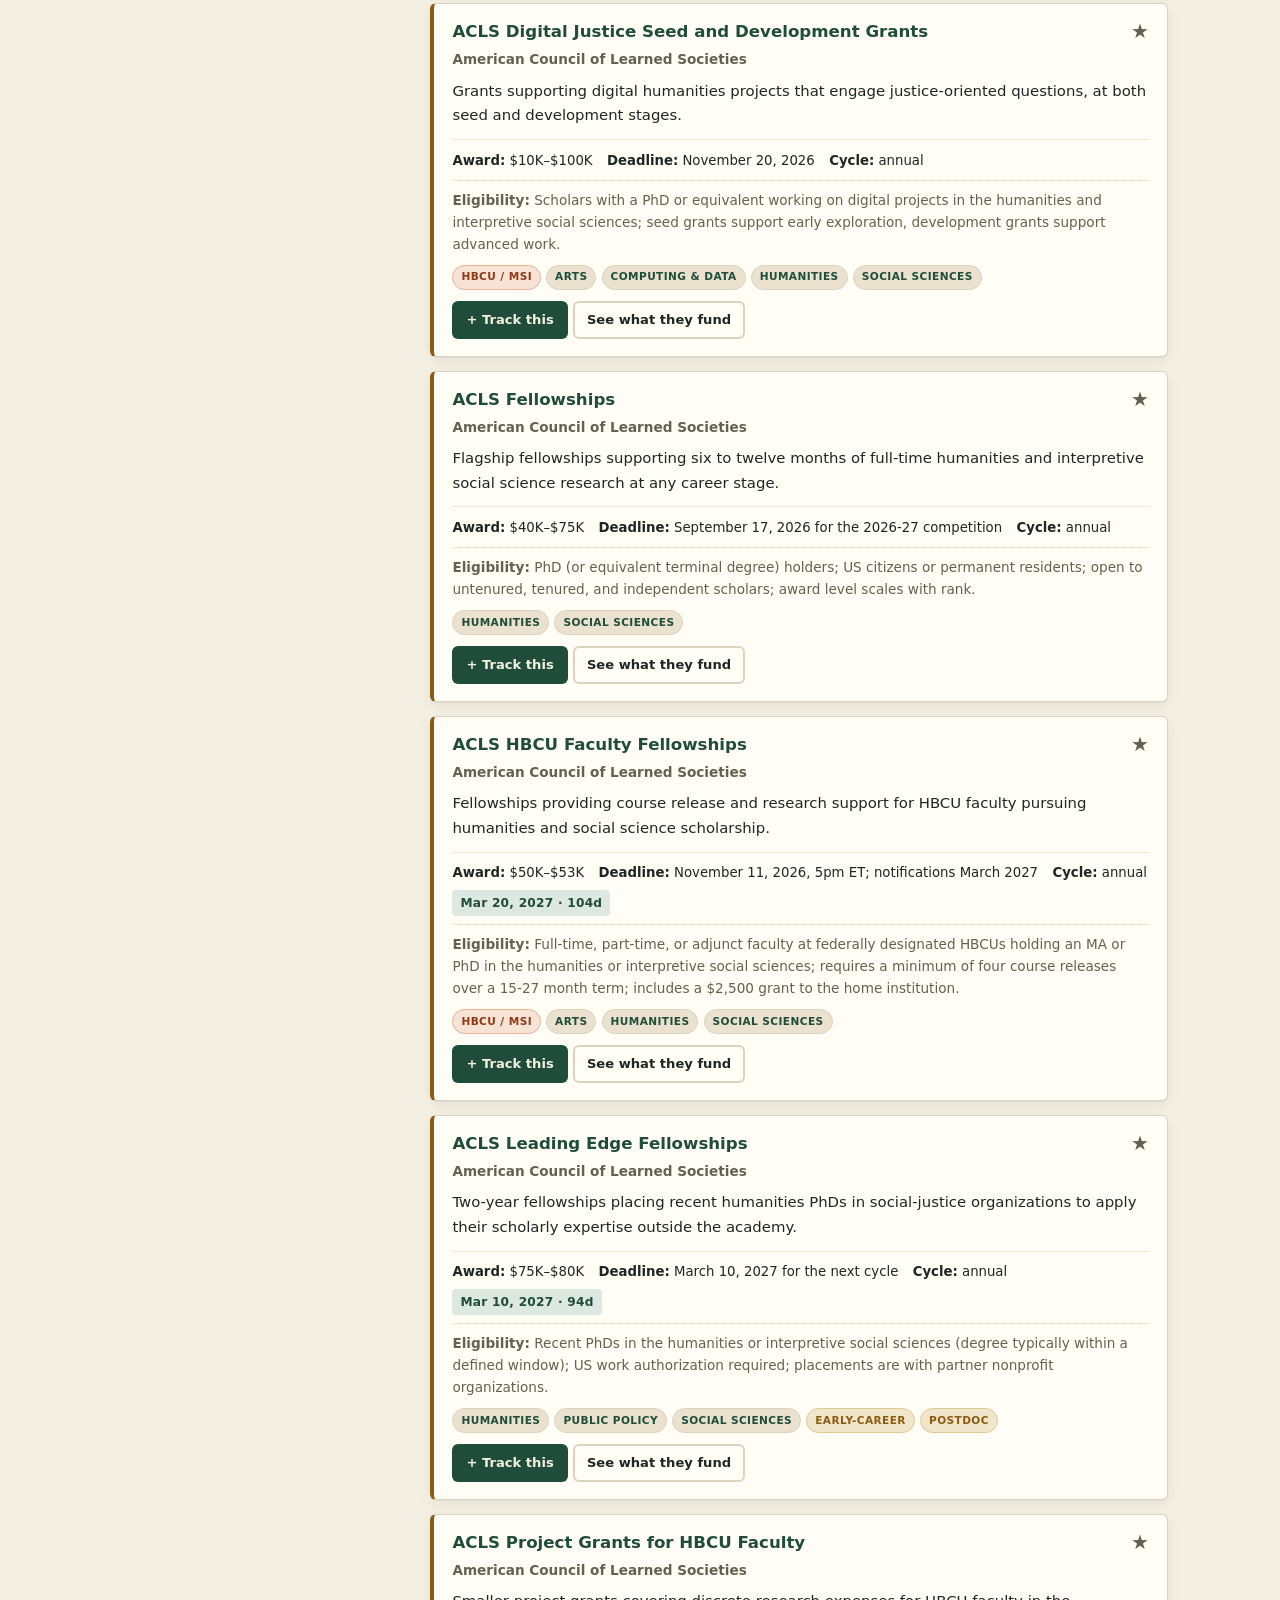
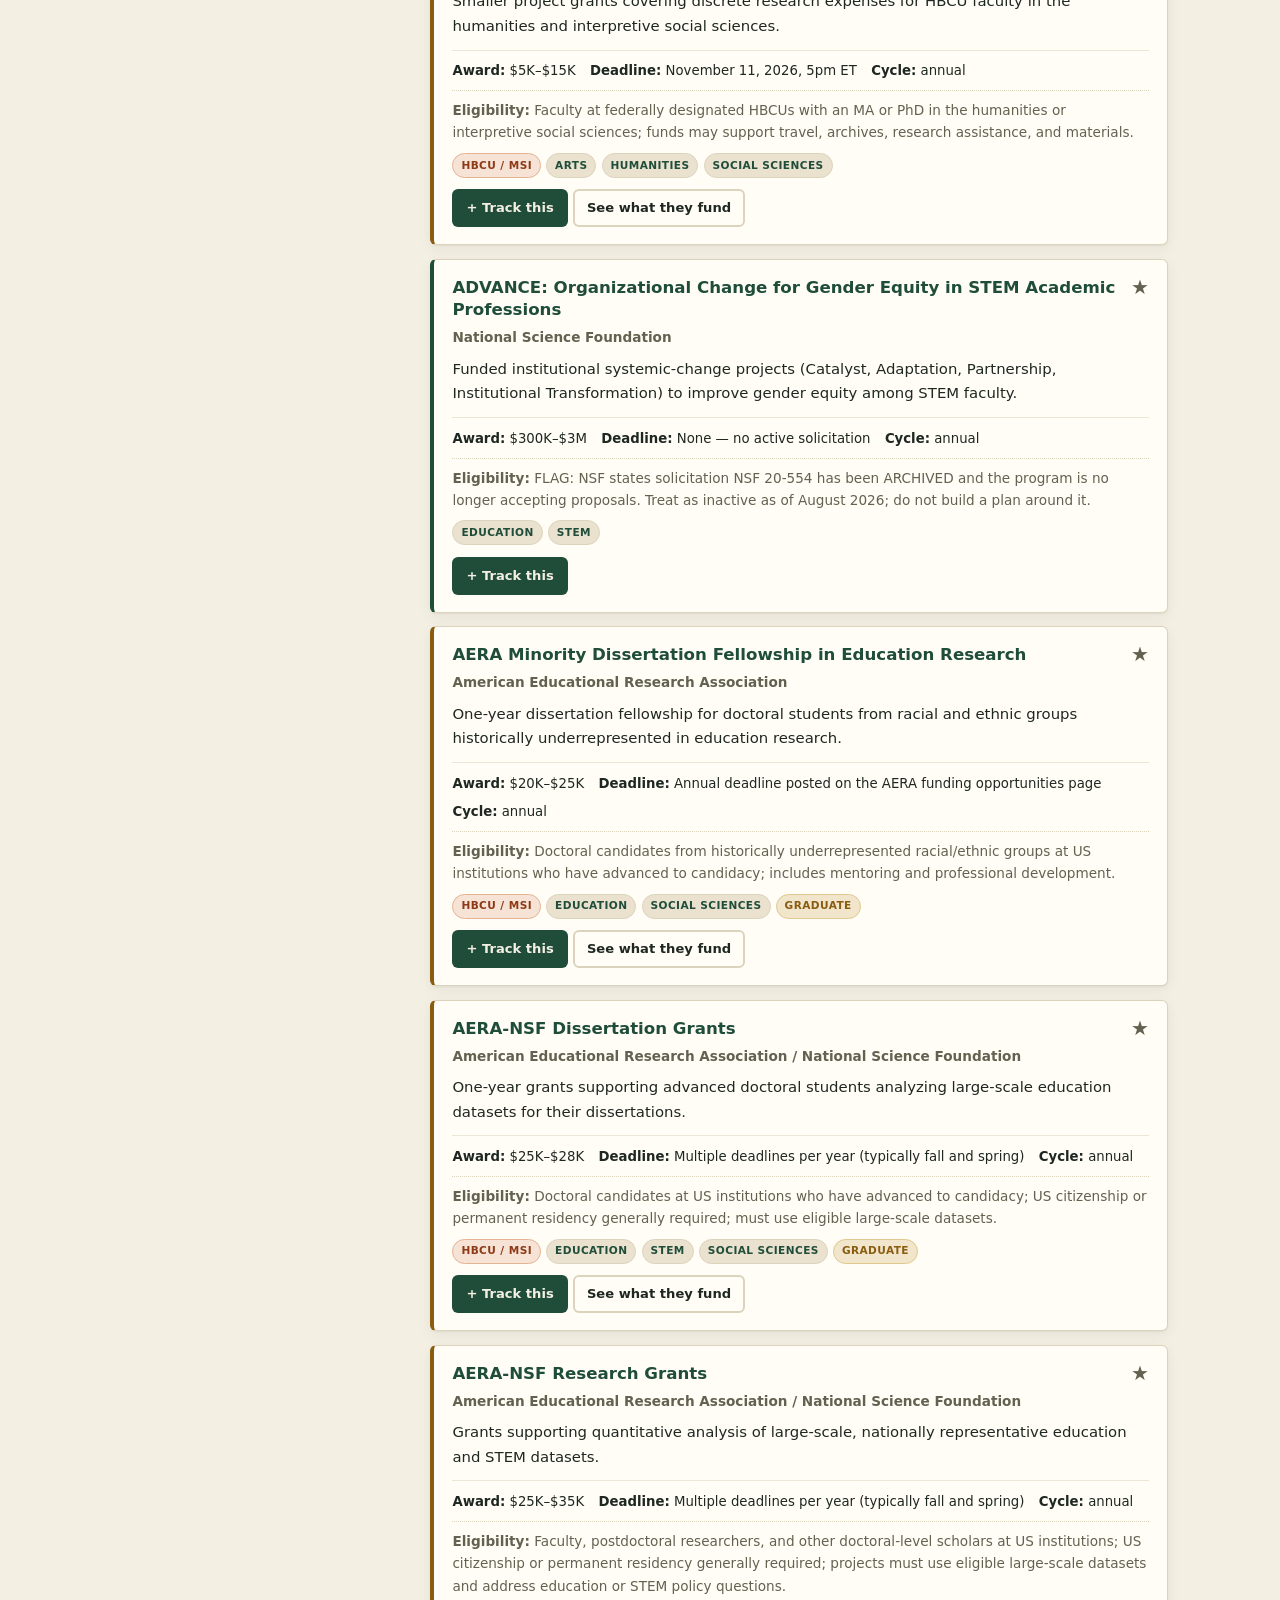
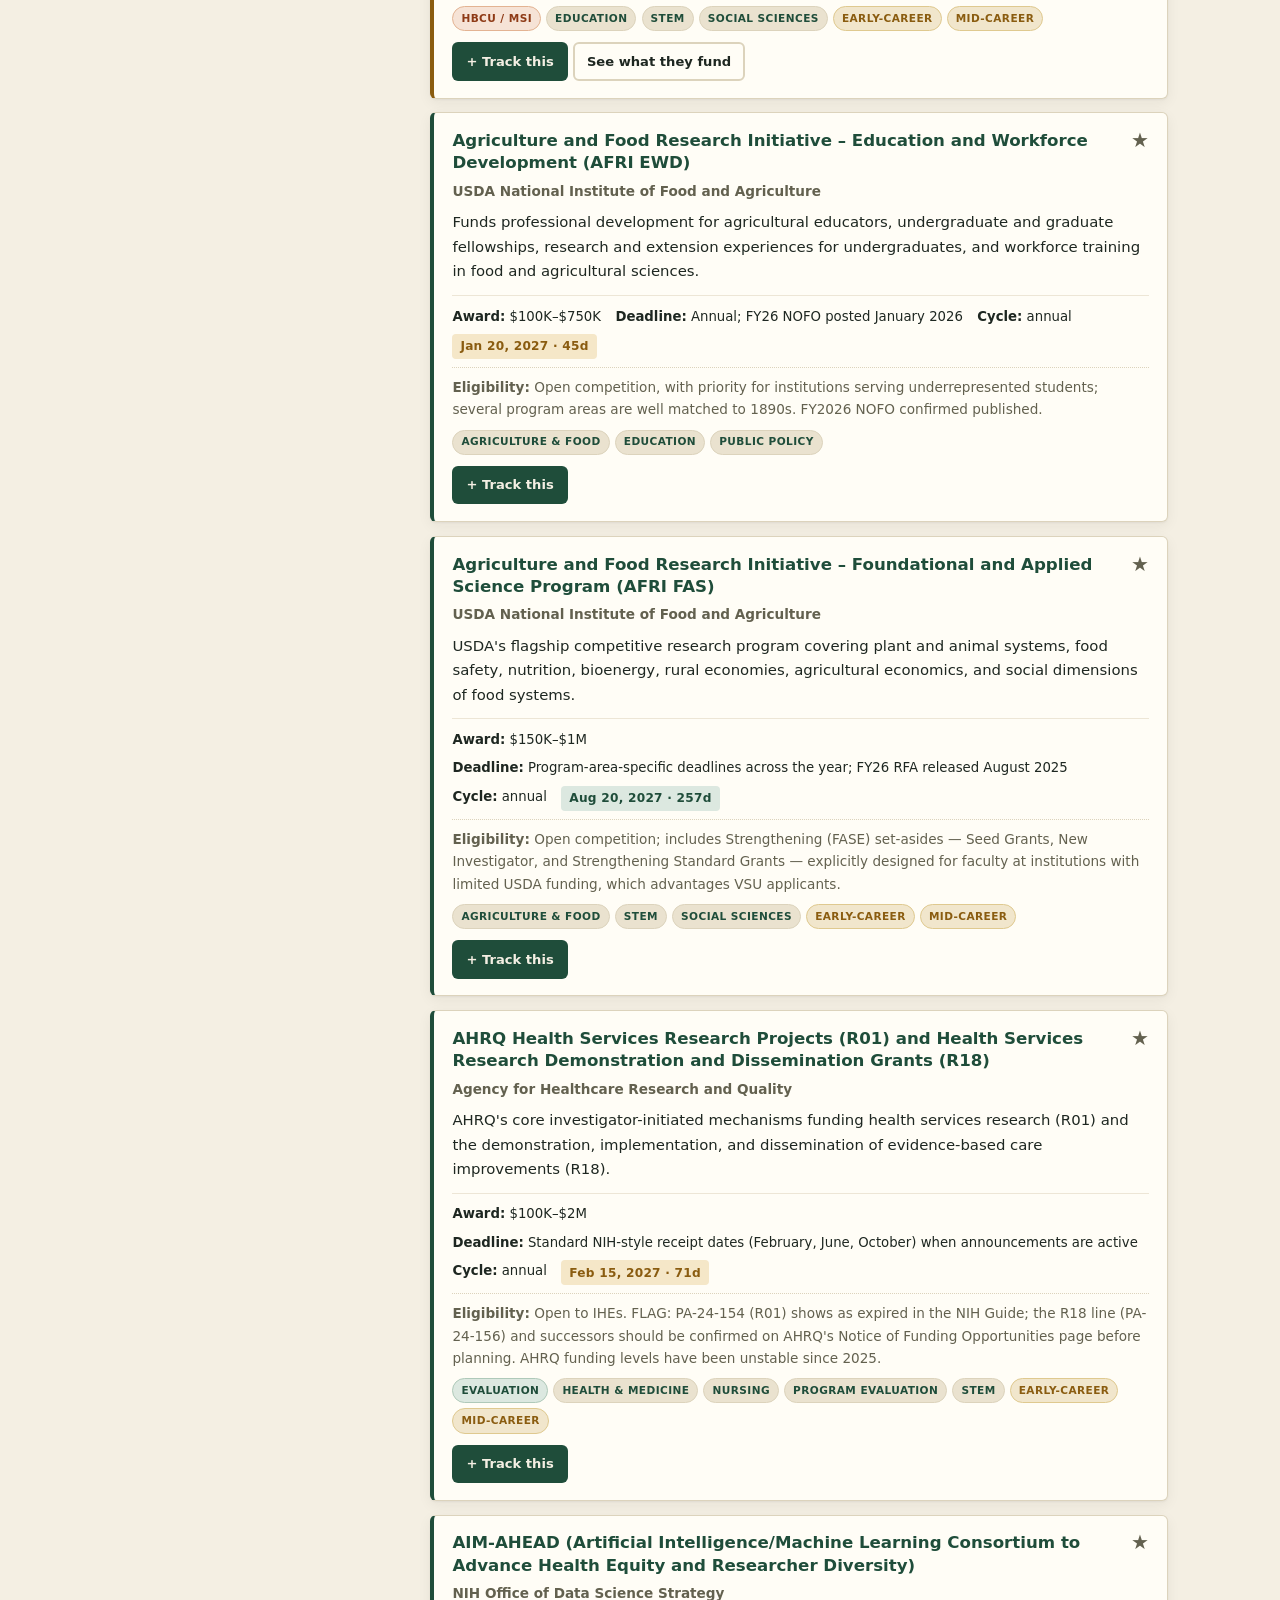
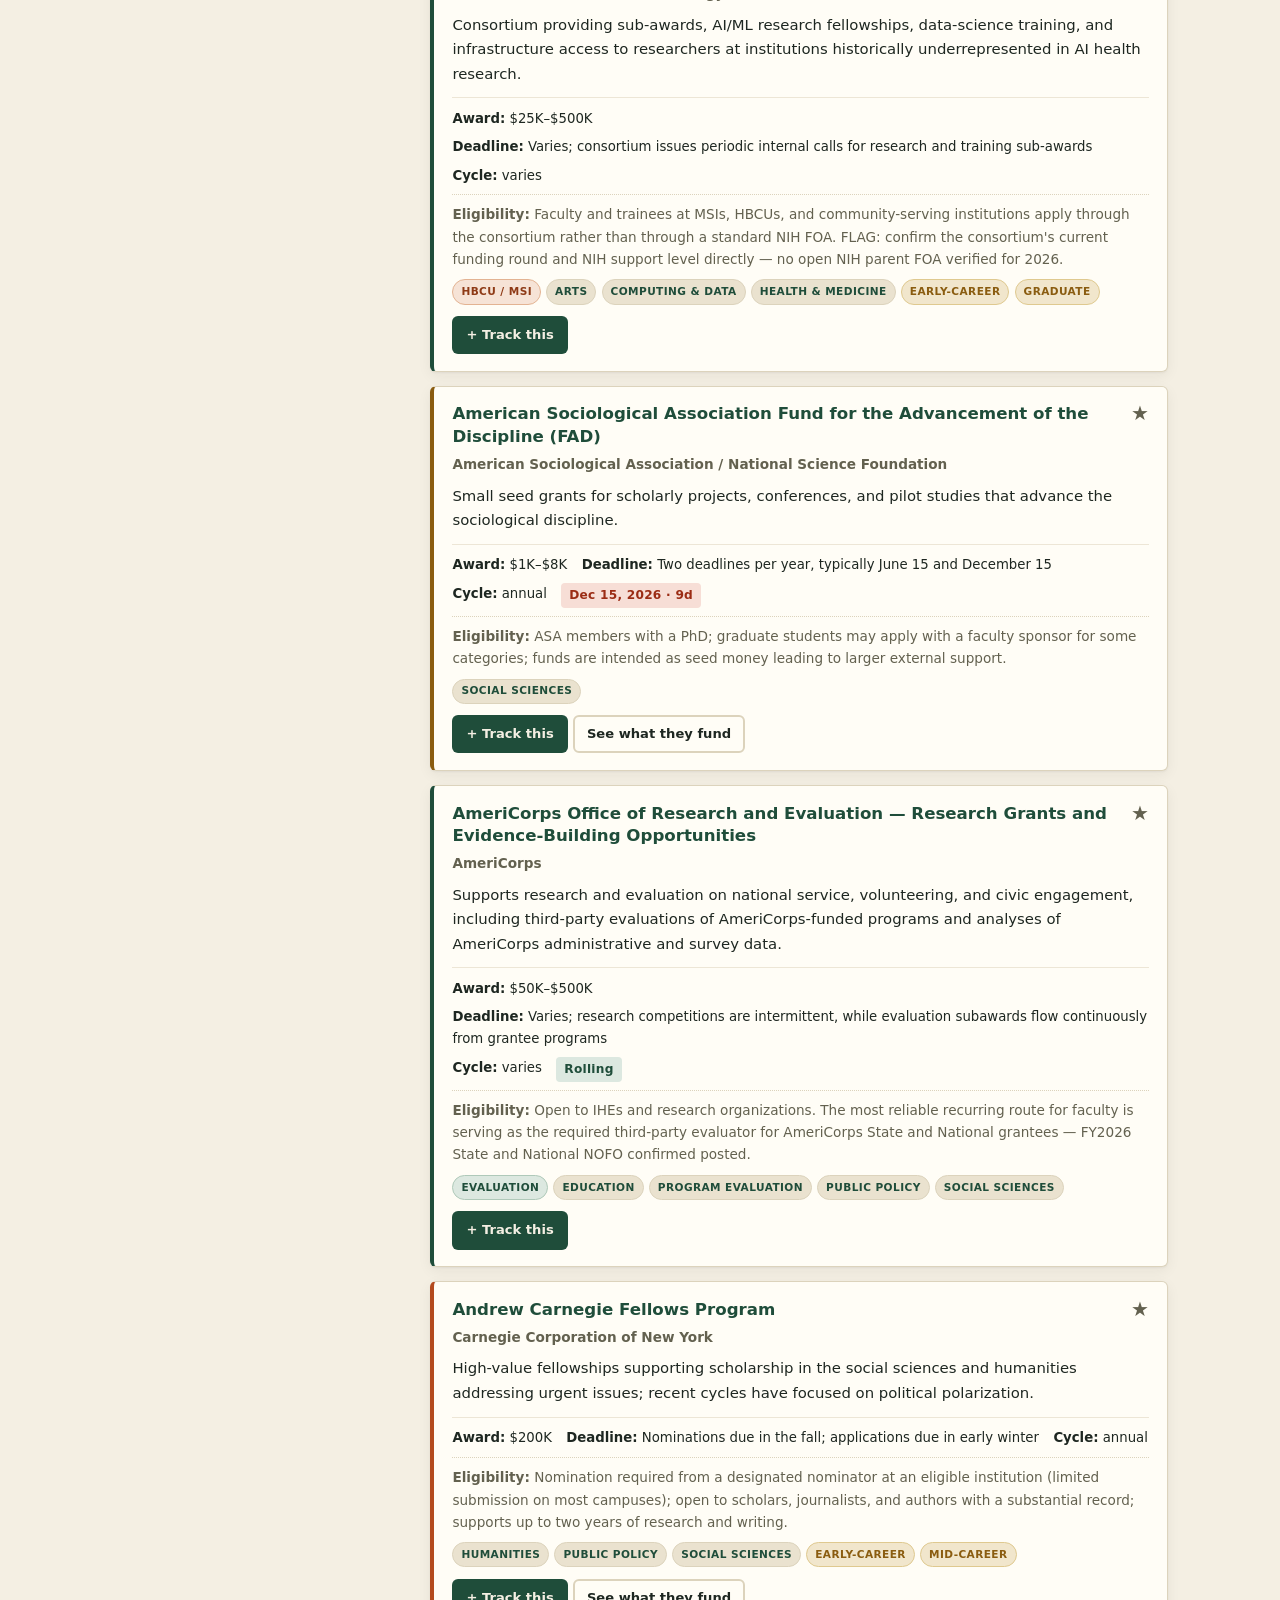
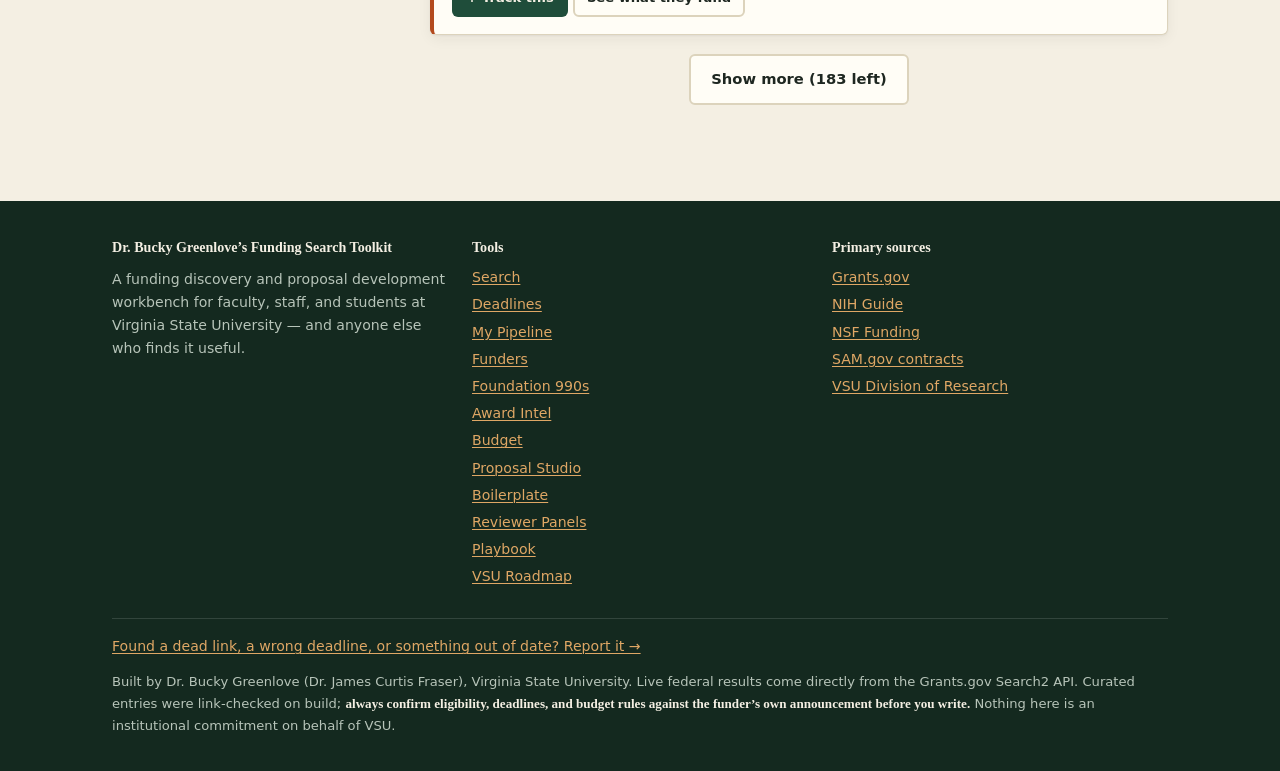
==== commit 1b7c1c87: "Pipeline deadlines to calendar" ====
--- a/index.html
+++ b/index.html
@@ -171,7 +171,7 @@
 
 <footer class="site"><div class="wrap footslot"></div></footer>
 
-<script src="assets/app.js?v=3949eac0"></script>
+<script src="assets/app.js?v=b8b2bd7e"></script>
 <script>
 (function(){
 'use strict';
